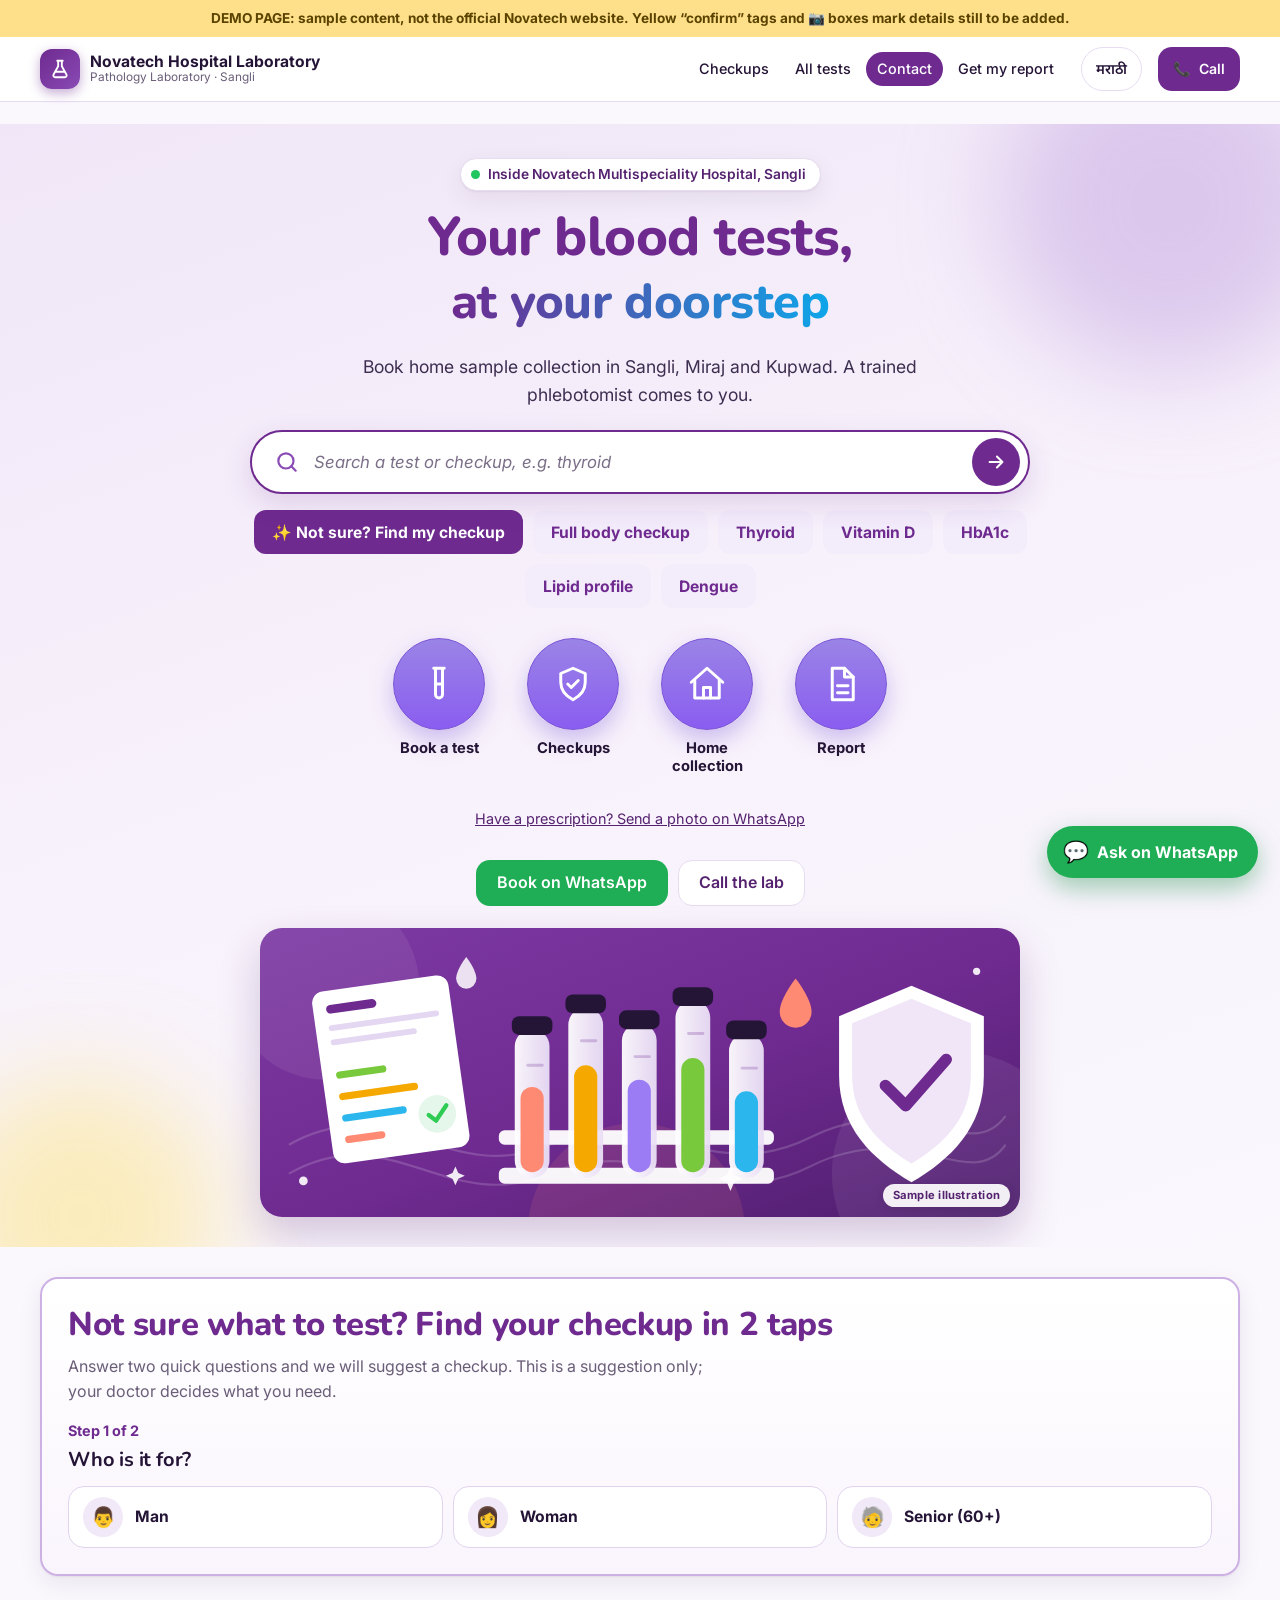
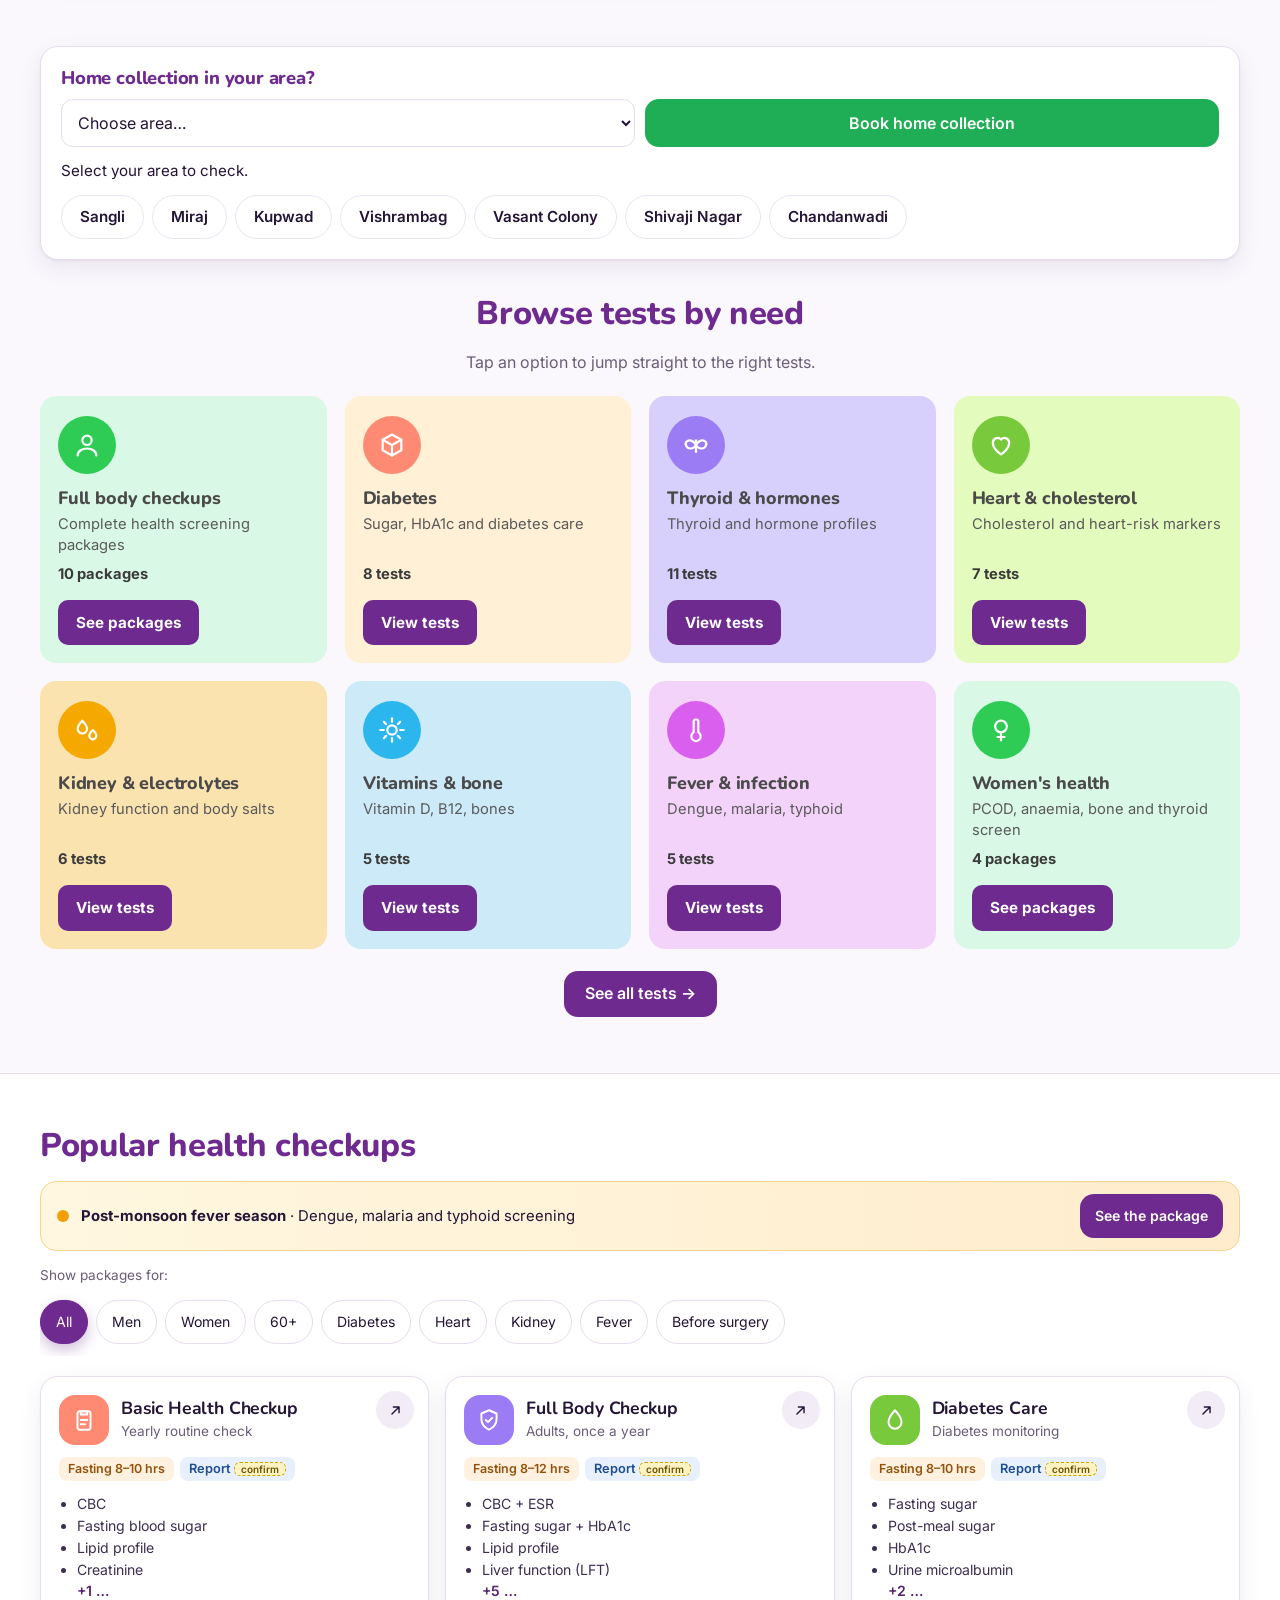
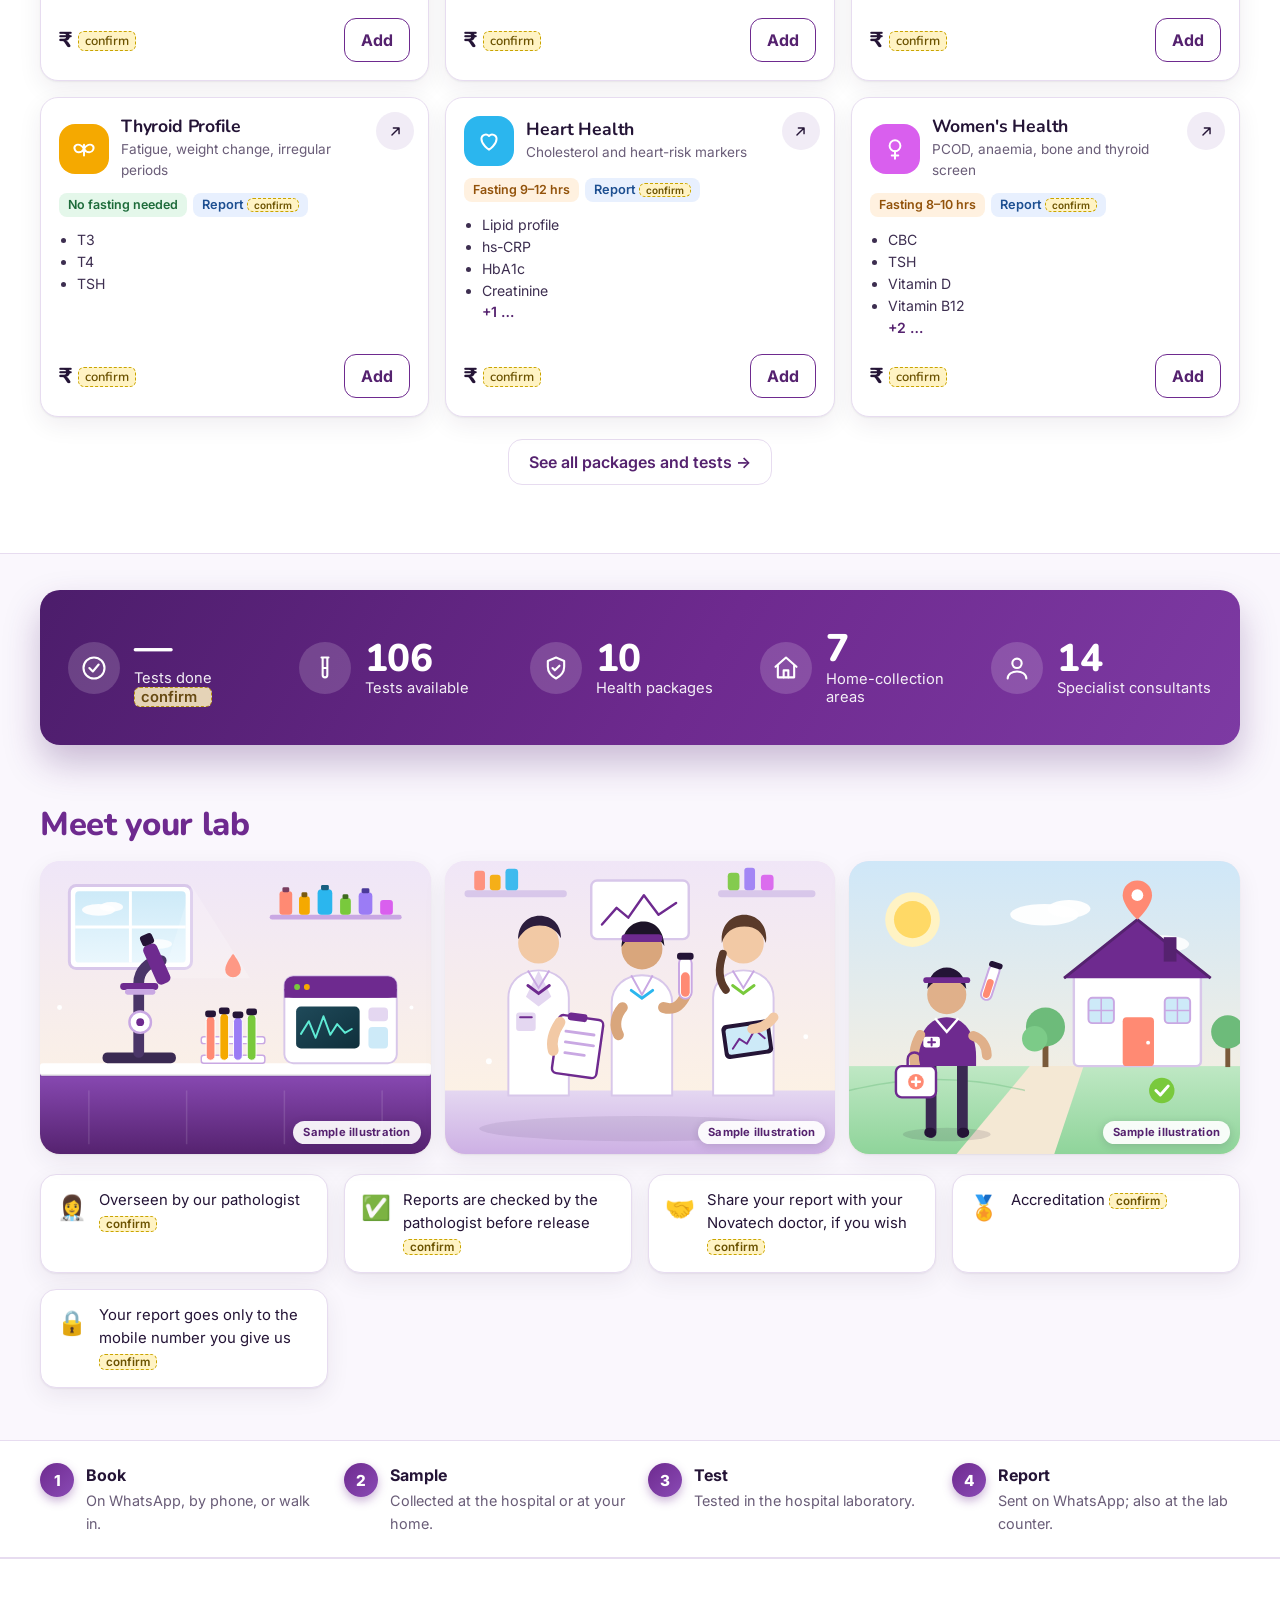
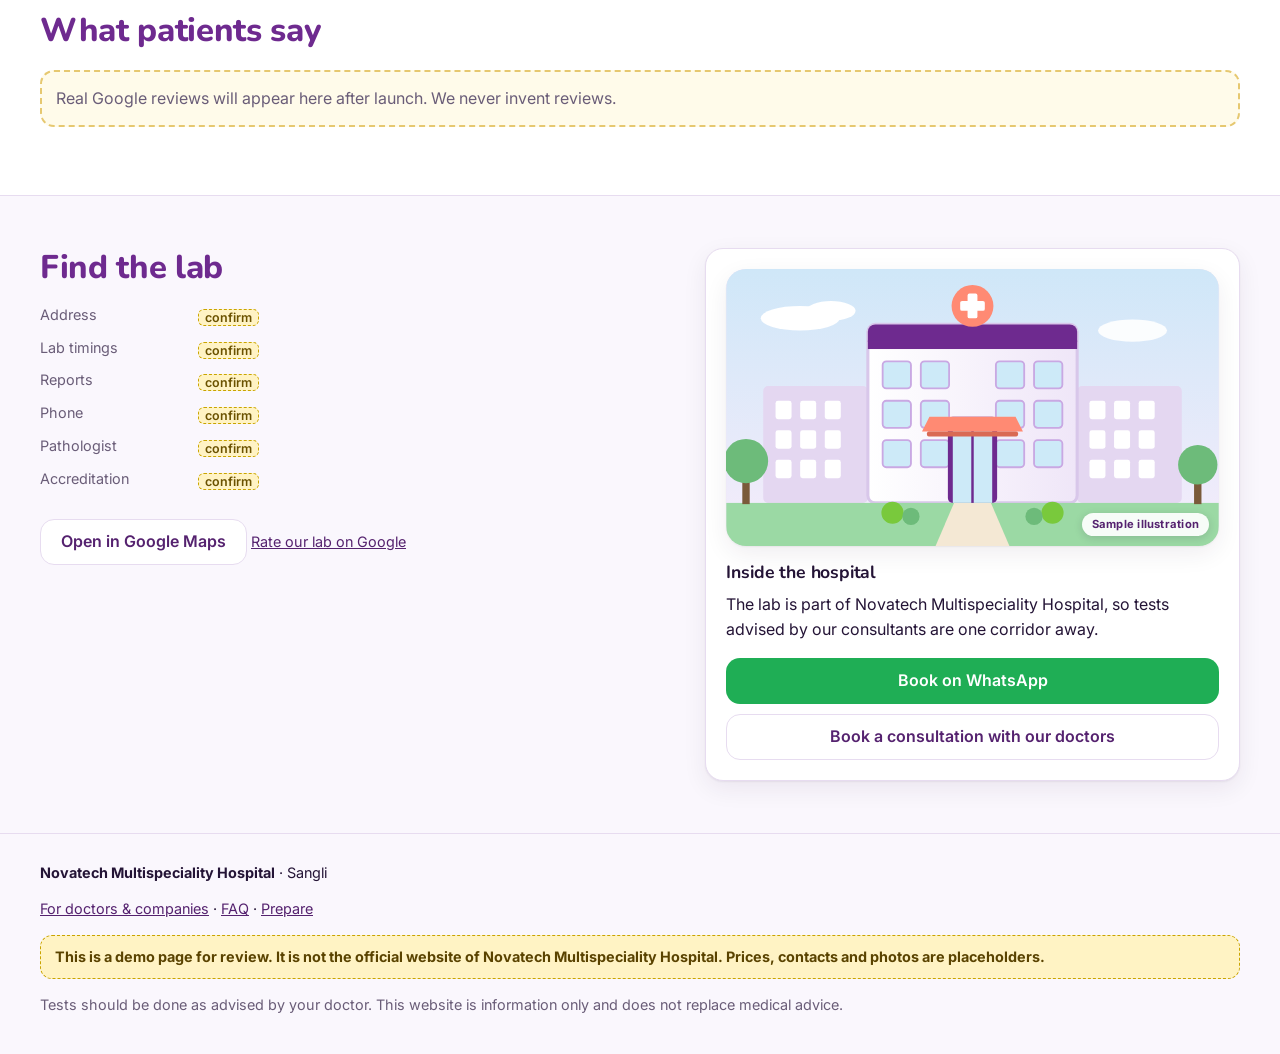
==== index.html @ 22c9292b "Sample illustrations in all five photo spots (v20261026231912) Original SVG illustrations (hero, lab" ====
<!doctype html>
<html lang="en">
<head>
<meta charset="utf-8">
<meta name="viewport" content="width=device-width, initial-scale=1">
<title>DEMO · Pathology Lab in Sangli | Novatech Multispeciality Hospital</title>
<meta name="description" content="DEMO page, not the official site. Blood tests, health checkup packages and home sample collection in Sangli, Miraj and Kupwad. Pathology laboratory inside Novatech Multispeciality Hospital. Reports on WhatsApp.">
<meta name="robots" content="noindex, nofollow"><!-- DEMO: replace with index, follow when the real site goes live -->
<meta name="theme-color" content="#6e2a8f">
<link rel="preconnect" href="https://fonts.googleapis.com">
<link rel="preconnect" href="https://fonts.gstatic.com" crossorigin>
<link href="https://fonts.googleapis.com/css2?family=Inter:wght@400;500;600;700&family=Nunito:wght@700;800;900&family=Noto+Sans+Devanagari:wght@400;500;600;700&display=swap" rel="stylesheet">
<link rel="stylesheet" href="styles.css?v=20261026231912">
<script>document.documentElement.classList.add("js");</script>

<!-- Local-business data for Google. DISABLED in the demo: at launch fill the [confirm] values and change type="application/json" back to type="application/ld+json". -->
<script type="application/json" id="ld-json-disabled">
{
  "@context": "https://schema.org",
  "@type": "MedicalBusiness",
  "name": "Novatech Hospital Laboratory",
  "description": "Pathology laboratory inside Novatech Multispeciality Hospital, Sangli.",
  "areaServed": ["Sangli", "Miraj", "Kupwad"],
  "address": { "@type": "PostalAddress", "streetAddress": "[confirm]", "addressLocality": "Sangli", "addressRegion": "Maharashtra", "addressCountry": "IN" },
  "telephone": "[confirm]",
  "parentOrganization": { "@type": "Hospital", "name": "Novatech Multispeciality Hospital" }
}
</script>
</head>
<body data-page="home">
<div class="progress" id="progress" aria-hidden="true"></div>
<div class="draft-banner" id="draftBanner" hidden><span data-i18n="demoBanner"></span></div>

<header class="topbar">
  <div class="wrap topbar-in">
    <a class="brand" href="index.html" aria-label="Novatech Hospital Laboratory">
      <span class="brand-mark" aria-hidden="true">
        <svg viewBox="0 0 24 24" width="22" height="22" fill="none" stroke="currentColor" stroke-width="2" stroke-linecap="round" stroke-linejoin="round"><path d="M9 3h6M10 3v6l-5 9a2 2 0 0 0 1.8 3h10.4A2 2 0 0 0 19 18l-5-9V3"/><path d="M7.5 15h9"/></svg>
      </span>
      <span class="brand-text"><strong data-lab="labName"></strong><small data-i18n="brandSub"></small></span>
    </a>
    <nav class="nav" aria-label="Main" id="nav">
      <a href="#featured" data-i18n="navCheckups"></a>
      <a href="tests.html#tests" data-i18n="navAllTests"></a>
      <a href="#contact" data-i18n="navContact"></a>
      <a href="#" data-wa="report" data-i18n="getReport"></a>
    </nav>
    <button class="lang" id="langBtn" type="button" aria-label="Switch language">मराठी</button>
    <a class="btn btn-primary sm hcall" data-call href="#">📞 <span data-i18n="callShort"></span></a>
  </div>
</header>

<main id="top">

  <!-- HERO: headline, pill search with live suggestions, quick-pick chips, four round buttons -->
  <section class="hero lean center">
    <span class="blob b1" aria-hidden="true"></span><span class="blob b2" aria-hidden="true"></span>
    <div class="floaters" aria-hidden="true">
      <span style="--x:6%;--d:0s;--s:1.6rem">🩸</span><span style="--x:22%;--d:2.2s;--s:1.3rem">🧪</span><span style="--x:41%;--d:4.4s;--s:1.7rem">🔬</span>
      <span style="--x:63%;--d:1.1s;--s:1.4rem">💉</span><span style="--x:82%;--d:3.3s;--s:1.6rem">🧬</span><span style="--x:93%;--d:5.5s;--s:1.2rem">🩺</span>
    </div>
    <div class="wrap hero-c">
      <p class="eyebrow"><span class="live"></span><span data-i18n="eyebrow"></span></p>
      <h1><span data-i18n="heroPre"></span> <span class="rot" id="rot"></span></h1>
      <p class="lead" id="lead"></p>

      <form class="pillsearch" id="homeSearchForm" role="search" autocomplete="off">
        <svg class="ps-ico" viewBox="0 0 24 24" aria-hidden="true"><circle cx="11" cy="11" r="7"/><path d="M20 20l-4-4"/></svg>
        <input id="homeSearch" type="search" role="combobox" aria-expanded="false" aria-controls="suggest" aria-autocomplete="list" autocomplete="off" data-i18n-ph="searchHome" aria-label="Search tests and checkups">
        <button type="submit" class="ps-go" aria-label="Search"><svg viewBox="0 0 24 24" aria-hidden="true"><path d="M5 12h14M13 6l6 6-6 6"/></svg></button>
        <ul class="suggest" id="suggest" role="listbox" hidden></ul>
      </form>
      <div class="chipbar" id="chipbar"></div>

      <div class="rbtns">
        <a class="rbtn" href="tests.html#tests"><span class="rb-c"><svg viewBox="0 0 24 24" aria-hidden="true"><path d="M9 3h6M10 3v15a2 2 0 0 0 4 0V3M10 12h4"/></svg></span><b data-i18n="bookTest"></b></a>
        <a class="rbtn" href="#featured"><span class="rb-c"><svg viewBox="0 0 24 24" aria-hidden="true"><path d="M12 3l7 3v5c0 5-3.2 8-7 10-3.8-2-7-5-7-10V6z"/><path d="M9 12l2 2 4-4"/></svg></span><b data-i18n="navCheckups"></b></a>
        <a class="rbtn" href="#options"><span class="rb-c"><svg viewBox="0 0 24 24" aria-hidden="true"><path d="M3 11l9-8 9 8"/><path d="M5 10v10h14V10"/><path d="M10 20v-6h4v6"/></svg></span><b data-i18n="navHome"></b></a>
        <a class="rbtn" data-wa="report" href="#"><span class="rb-c"><svg viewBox="0 0 24 24" aria-hidden="true"><path d="M7 3h7l5 5v13H7z"/><path d="M14 3v5h5M10 13h6M10 17h6"/></svg></span><b data-i18n="qReport"></b></a>
      </div>

      <p class="rx-link"><a class="link-sm" data-wa="rx" href="#" data-i18n="uploadRx"></a></p>
      <div class="cta-row ctr-row">
        <a class="btn btn-wa" data-wa="hello" href="#"><span data-i18n="ctaWhatsapp"></span></a>
        <a class="btn btn-ghost" data-call href="#"><span data-i18n="ctaCall"></span></a>
      </div>
      <div class="photo banner" data-photo="hero"></div>
    </div>
  </section>

  <!-- GUIDED FINDER: two taps to a suggested checkup -->
  <section class="sec tight" id="finder">
    <div class="wrap">
      <div class="finder card">
        <h2 data-i18n="finderTitle"></h2>
        <p class="sub" data-i18n="finderSub"></p>
        <div id="finderBody" aria-live="polite"></div>
      </div>
    </div>
  </section>

  <!-- AREA CHECK + BROWSE BY NEED -->
  <section class="sec tight" id="options">
    <div class="wrap">
      <div class="areastrip card">
        <h2 data-i18n="areaShort"></h2>
        <div class="area-row">
          <label class="sr-only" for="areaSel" data-i18n="areaPick"></label>
          <select id="areaSel"></select>
          <a class="btn btn-wa" data-wa="area" href="#"><span data-i18n="areaBook"></span></a>
        </div>
        <p class="area-result" id="areaResult" aria-live="polite"></p>
        <ul class="chips" id="areaChips"></ul>
      </div>

      <h2 class="mt ctr" data-i18n="browseTitle"></h2>
      <p class="sub ctr" data-i18n="tilesSub"></p>
      <div class="rgrid" id="tiles"></div>
      <p class="center"><a class="btn btn-primary" href="tests.html#tests" data-i18n="allTestsBtn"></a></p>
    </div>
  </section>

  <!-- FEATURED CHECKUPS -->
  <section id="featured" class="sec alt">
    <div class="wrap">
      <h2 data-i18n="featTitle"></h2>
      <div id="season"></div>
      <p class="filter-label" data-i18n="whoFor"></p>
      <div class="tabs" id="pkgFilter" role="tablist"></div>
      <div class="grid pkgs" id="pkgGrid"></div>
      <p class="center"><a class="btn btn-ghost" href="tests.html#packages" data-i18n="seeAllPkgs"></a></p>
    </div>
  </section>

  <!-- NUMBERS BANNER (all values come from the site's own data) -->
  <section class="statsec" id="numbers" aria-label="Lab in numbers">
    <div class="wrap"><div class="statband" id="statBand"></div></div>
  </section>

  <!-- MEET YOUR LAB: real photos + proof -->
  <section class="sec" id="why">
    <div class="wrap">
      <h2 data-i18n="meetTitle"></h2>
      <div class="meet">
        <div class="photo" data-photo="lab"></div>
        <div class="photo" data-photo="team"></div>
        <div class="photo" data-photo="collection"></div>
      </div>
      <div class="grid trustgrid" id="trustGrid"></div>
    </div>
  </section>

  <!-- HOW IT WORKS (one compact row) -->
  <section class="band">
    <div class="wrap">
      <ol class="steps compact">
        <li><span class="n">1</span><div><strong data-i18n="s1t"></strong><p data-i18n="s1d"></p></div></li>
        <li><span class="n">2</span><div><strong data-i18n="s2t"></strong><p data-i18n="s2d"></p></div></li>
        <li><span class="n">3</span><div><strong data-i18n="s3t"></strong><p data-i18n="s3d"></p></div></li>
        <li><span class="n">4</span><div><strong data-i18n="s4t"></strong><p data-i18n="s4d"></p></div></li>
      </ol>
    </div>
  </section>

  <!-- REVIEWS (hidden until real Google reviews are added) -->
  <section class="sec alt" id="reviews" hidden>
    <div class="wrap">
      <h2 data-i18n="reviewsTitle"></h2>
      <div class="grid reviews" id="reviewGrid"></div>
    </div>
  </section>

  <!-- CONTACT -->
  <section id="contact" class="sec">
    <div class="wrap two">
      <div>
        <h2 data-i18n="contactTitle"></h2>
        <dl class="facts">
          <dt data-i18n="cAddr"></dt><dd data-lab="address"></dd>
          <dt data-i18n="cLab"></dt><dd data-lab="hoursLab"></dd>
          <dt data-i18n="cReport"></dt><dd data-lab="hoursReport"></dd>
          <dt data-i18n="cPhone"></dt><dd data-lab="phone"></dd>
          <dt data-i18n="cPath"></dt><dd data-lab="pathologist"></dd>
          <dt data-i18n="cAccr"></dt><dd data-lab="accreditation"></dd>
        </dl>
        <a class="btn btn-ghost" id="mapBtn" href="#" target="_blank" rel="noopener"><span data-i18n="cMap"></span></a>
        <a class="link-sm" id="reviewLink" href="#" target="_blank" rel="noopener" hidden data-i18n="reviewLink"></a>
      </div>
      <div class="card">
        <div class="photo wide" data-photo="building"></div>
        <h3 class="mt-s" data-i18n="inHospital"></h3>
        <p data-i18n="inHospitalD"></p>
        <a class="btn btn-wa btn-block" data-wa="hello" href="#"><span data-i18n="ctaWhatsapp"></span></a>
        <a class="btn btn-ghost btn-block" data-wa="opd" href="#"><span data-i18n="bookOpd"></span></a>
      </div>
    </div>
  </section>
</main>

<footer class="foot">
  <div class="wrap">
    <p><strong data-lab="hospital"></strong> · <span data-lab="city"></span></p>
    <p><a href="tests.html#doctors" data-i18n="snDoctors"></a> · <a href="tests.html#faq" data-i18n="snFaq"></a> · <a href="tests.html#prepare" data-i18n="snPrepare"></a></p>
    <p class="demo-note" data-i18n="demoNote"></p>
    <p class="muted" data-i18n="disclaimer"></p>
  </div>
</footer>

<dialog id="detail" aria-labelledby="dlgTitle">
  <div class="dlg-card"><button type="button" class="dlg-x" id="dlgClose" aria-label="Close">×</button><div id="dlgBody"></div></div>
</dialog>
<a class="fab" data-wa="hello" href="#"><span aria-hidden="true">💬</span><b data-i18n="fabChat"></b></a>
<div class="toast" id="toast" role="status" aria-live="polite"></div>

<div class="bar" id="bar">
  <p class="fast-hint" id="fastHint" hidden></p>
  <div class="bar-sel" id="barSel" hidden>
    <button type="button" class="viewlist" data-open="list"><b id="selCount">0</b> <span data-i18n="selected"></span> · <u data-i18n="viewList"></u></button>
    <button type="button" id="selClear" class="link-sm" data-i18n="clear"></button>
    <a class="btn btn-wa" data-wa="cart" href="#"><span data-i18n="sendWa"></span></a>
  </div>
  <div class="bar-quick" id="barQuick">
    <a class="btn btn-wa" data-wa="hello" href="#"><span data-i18n="ctaWhatsapp"></span></a>
    <a class="btn btn-primary" data-call href="#"><span data-i18n="ctaCall"></span></a>
  </div>
</div>

<script src="data.js?v=20261026231912"></script>
<script src="i18n-extra.js?v=20261026231912"></script>
<script src="i18n-lean.js?v=20261026231912"></script>
<script src="app.js?v=20261026231912"></script>
</body>
</html>
---- styles.css ----
:root {
  --bg: #faf7fd;
  --surface: #ffffff;
  --ink: #241436;
  --muted: #6a5d78;
  --line: #e7dcf0;
  --brand: #6e2a8f;
  --brand-dark: #55226f;
  --brand-tint: #f0e6f7;
  --accent: #f59e0b;
  --wa: #1fae55;
  --wa-dark: #178c44;
  --warn-bg: #fff3c4;
  --warn-ink: #6b5200;
  --radius: 18px;
  --shadow: 0 1px 2px rgba(36, 20, 54, .06), 0 8px 24px rgba(36, 20, 54, .07);
  --shadow-up: 0 2px 4px rgba(36, 20, 54, .08), 0 18px 36px rgba(13, 148, 136, .18);
}
* { box-sizing: border-box; }
html { scroll-behavior: smooth; scroll-padding-top: 76px; }
html.lock { overflow: hidden; }
body {
  margin: 0; background: var(--bg); color: var(--ink);
  font: 16px/1.55 Inter, "Noto Sans Devanagari", system-ui, sans-serif;
  padding-bottom: 76px;
}
h1, h2, h3 { font-family: Nunito, Inter, "Noto Sans Devanagari", system-ui, sans-serif; line-height: 1.2; margin: 0 0 .5em; letter-spacing: -.01em; }
h1 { font-size: clamp(2rem, 5.4vw, 3.3rem); font-weight: 800; }
h2 { font-size: clamp(1.45rem, 3.4vw, 2.05rem); font-weight: 800; }
h3 { font-size: 1.1rem; font-weight: 700; }
h4 { margin: 18px 0 6px; font-size: .95rem; }
p { margin: 0 0 1em; }
a { color: var(--brand-dark); }
.wrap { width: min(1120px, 100% - 32px); margin-inline: auto; }
.narrow { width: min(760px, 100% - 32px); }
.sr-only { position: absolute; width: 1px; height: 1px; overflow: hidden; clip: rect(0 0 0 0); white-space: nowrap; }
.muted { color: var(--muted); }
.sm { font-size: .85rem; }
code { background: rgba(0,0,0,.07); padding: 1px 5px; border-radius: 4px; }

/* scroll progress */
.progress { position: fixed; inset: 0 0 auto 0; height: 3px; z-index: 60; background: linear-gradient(90deg, var(--brand), var(--accent)); transform: scaleX(0); transform-origin: left; }

/* draft markers */
.draft-banner { background: var(--warn-bg); color: var(--warn-ink); text-align: center; font-size: .85rem; padding: 6px 12px; }
.tbd { background: var(--warn-bg); color: var(--warn-ink); border: 1px dashed #c9a400; border-radius: 6px; padding: 0 6px; font-size: .78em; font-weight: 600; white-space: nowrap; }

/* header */
.topbar { position: sticky; top: 0; z-index: 20; background: rgba(255,255,255,.92); backdrop-filter: blur(10px); border-bottom: 1px solid var(--line); }
.topbar-in { display: flex; align-items: center; gap: 16px; min-height: 64px; }
.brand { display: flex; align-items: center; gap: 10px; text-decoration: none; color: var(--ink); min-width: 0; }
.brand-mark { display: grid; place-items: center; width: 40px; height: 40px; border-radius: 12px; background: linear-gradient(135deg, var(--brand), #8a4bb5); color: #fff; flex: none; box-shadow: 0 4px 12px rgba(110,42,143,.4); }
.brand-text { display: flex; flex-direction: column; line-height: 1.15; min-width: 0; }
.brand-text strong { font-size: .98rem; white-space: nowrap; overflow: hidden; text-overflow: ellipsis; }
.brand-text small { color: var(--muted); font-size: .74rem; }
.nav { display: none; margin-left: auto; gap: 4px; }
.nav a { text-decoration: none; color: var(--ink); font-size: .9rem; font-weight: 500; padding: 6px 11px; border-radius: 999px; transition: background .2s, color .2s; }
.nav a:hover { background: var(--brand-tint); }
.nav a[aria-current] { background: var(--brand); color: #fff; }
.lang { margin-left: auto; border: 1px solid var(--line); background: var(--surface); color: var(--ink); border-radius: 999px; padding: 6px 14px; font: inherit; font-size: .88rem; font-weight: 600; cursor: pointer; transition: transform .15s; }
.lang:hover { transform: scale(1.05); }
@media (min-width: 960px) { .nav { display: flex; } .lang { margin-left: 0; } }

/* buttons */
.btn { display: inline-flex; align-items: center; justify-content: center; gap: 8px; min-height: 46px; padding: 0 20px; border-radius: 14px; border: 1px solid transparent; font: inherit; font-weight: 600; text-decoration: none; cursor: pointer; transition: transform .15s, box-shadow .2s, background .2s; }
.btn:hover { transform: translateY(-2px); box-shadow: 0 8px 18px rgba(36,20,54,.15); }
.btn:active { transform: translateY(0) scale(.98); }
.btn.sm { min-height: 36px; padding: 0 14px; font-size: .88rem; }
.btn-wa { background: var(--wa); color: #fff; }
.btn-wa:hover { background: var(--wa-dark); }
.btn-primary { background: var(--brand); color: #fff; }
.btn-primary:hover { background: var(--brand-dark); }
.btn-ghost { background: var(--surface); color: var(--brand-dark); border-color: var(--line); }
.btn-ghost:hover { border-color: var(--brand); }
.btn-block { display: flex; width: 100%; margin-top: 10px; }
.btn:focus-visible, .lang:focus-visible, select:focus-visible, input:focus-visible, .tile:focus-visible, .tab:focus-visible, .chip:focus-visible, .nm:focus-visible, .pkg:focus-visible, .add:focus-visible { outline: 3px solid #c7a9e2; outline-offset: 2px; }
.link-sm { display: inline-block; margin-top: 12px; font-size: .9rem; background: none; border: 0; padding: 0; cursor: pointer; text-decoration: underline; color: var(--brand-dark); font-family: inherit; }

/* hero */
.hero { position: relative; overflow: hidden; background: linear-gradient(160deg, #f0e6f7 0%, #f7f1fb 45%, var(--bg) 100%); padding: 38px 0 34px; }
.blob { position: absolute; border-radius: 50%; filter: blur(50px); opacity: .55; pointer-events: none; }
.blob.b1 { width: 340px; height: 340px; background: #c7a9e2; top: -90px; right: -60px; animation: drift 14s ease-in-out infinite alternate; }
.blob.b2 { width: 280px; height: 280px; background: #fde68a; bottom: -110px; left: -60px; animation: drift 17s ease-in-out infinite alternate-reverse; }
@keyframes drift { to { transform: translate(40px, 30px) scale(1.15); } }
.floaters span { position: absolute; bottom: -40px; left: var(--x); font-size: var(--s); opacity: 0; animation: floatUp 11s linear infinite; animation-delay: var(--d); pointer-events: none; }
@keyframes floatUp { 0% { transform: translateY(0) rotate(0); opacity: 0; } 12% { opacity: .55; } 80% { opacity: .4; } 100% { transform: translateY(-460px) rotate(25deg); opacity: 0; } }
.hero-in { position: relative; display: grid; gap: 28px; }
@media (min-width: 900px) { .hero-in { grid-template-columns: 1.25fr 1fr; align-items: center; } .hero { padding: 66px 0 54px; } }
.eyebrow { display: inline-flex; align-items: center; gap: 8px; background: #fff; border: 1px solid var(--line); border-radius: 999px; padding: 5px 14px 5px 10px; color: var(--brand-dark); font-weight: 600; font-size: .86rem; margin-bottom: 14px; box-shadow: var(--shadow); }
.live { width: 9px; height: 9px; border-radius: 50%; background: #22c55e; box-shadow: 0 0 0 0 rgba(34,197,94,.6); animation: ping 1.8s infinite; }
@keyframes ping { 70% { box-shadow: 0 0 0 9px rgba(34,197,94,0); } 100% { box-shadow: 0 0 0 0 rgba(34,197,94,0); } }
.rot { display: inline-block; color: var(--brand); background: linear-gradient(90deg, var(--brand), #0ea5e9); -webkit-background-clip: text; background-clip: text; -webkit-text-fill-color: transparent; transition: opacity .28s, transform .28s; }
.rot.out { opacity: 0; transform: translateY(10px); }
.lead { font-size: 1.1rem; color: #3d2e50; max-width: 52ch; }
.cta-row { display: flex; flex-wrap: wrap; gap: 10px; margin: 18px 0; }
.trust { list-style: none; padding: 0; margin: 14px 0 0; display: flex; flex-wrap: wrap; gap: 8px 18px; font-size: .9rem; color: var(--muted); }
.trust li::before { content: "✓ "; color: var(--brand); font-weight: 700; }
.stats { display: flex; flex-wrap: wrap; gap: 12px; margin-top: 22px; }
.stat { background: #fff; border: 1px solid var(--line); border-radius: 16px; padding: 10px 16px; min-width: 120px; box-shadow: var(--shadow); }
.stat b { display: block; font: 800 1.7rem/1.1 Nunito, Inter, sans-serif; color: var(--brand-dark); }
.stat span { font-size: .8rem; color: var(--muted); }

.card { background: var(--surface); border: 1px solid var(--line); border-radius: var(--radius); padding: 20px; box-shadow: var(--shadow); }
.areacheck { border: 2px solid #cdb0e4; }
.areacheck h2 { font-size: 1.2rem; }
select, .search, input[type=number] { width: 100%; min-height: 46px; padding: 0 12px; border-radius: 12px; border: 1px solid var(--line); background: #fff; font: inherit; color: var(--ink); }
.area-result { margin: 12px 0 4px; font-size: .95rem; min-height: 1.5em; }
.area-result.ok { color: var(--brand-dark); font-weight: 600; }

/* clickable option tiles */
.tilesec { padding-top: 34px; }
.tiles { display: grid; gap: 12px; grid-template-columns: repeat(2, 1fr); margin-top: 18px; }
@media (min-width: 560px) { .tiles { grid-template-columns: repeat(3, 1fr); } }
@media (min-width: 900px) { .tiles { grid-template-columns: repeat(4, 1fr); gap: 16px; } }
.tile { --h: calc(var(--i) * 23); display: flex; align-items: center; gap: 12px; text-align: left; text-decoration: none; color: var(--ink); background: #fff; border: 1px solid var(--line); border-radius: 18px; padding: 14px; font: inherit; font-weight: 600; cursor: pointer; box-shadow: var(--shadow); transition: transform .2s, box-shadow .2s, border-color .2s; animation: rise .5s both; animation-delay: calc(var(--i) * 35ms); }
.tile:hover { transform: translateY(-5px); box-shadow: var(--shadow-up); border-color: var(--brand); }
.tile:active { transform: scale(.97); }
.tile-ico { flex: none; display: grid; place-items: center; width: 48px; height: 48px; border-radius: 15px; font-size: 1.55rem; background: hsl(var(--h) 80% 92%); transition: transform .3s; }
.tile:hover .tile-ico { transform: rotate(-8deg) scale(1.15); }
.tile-lb { font-size: .95rem; line-height: 1.25; }
@keyframes rise { from { opacity: 0; transform: translateY(14px); } to { opacity: 1; transform: none; } }

/* steps */
.band { background: var(--surface); border-block: 1px solid var(--line); }
.steps { list-style: none; margin: 0; padding: 26px 0 8px; display: grid; gap: 16px; grid-template-columns: repeat(auto-fit, minmax(210px, 1fr)); counter-reset: s; }
.steps li { display: flex; gap: 12px; align-items: flex-start; }
.steps .n { flex: none; display: grid; place-items: center; width: 34px; height: 34px; border-radius: 50%; background: linear-gradient(135deg, var(--brand), #8a4bb5); color: #fff; font-weight: 800; font-size: .95rem; box-shadow: 0 4px 10px rgba(110,42,143,.35); }
.steps p { margin: 2px 0 0; font-size: .9rem; color: var(--muted); }
.after { display: flex; flex-wrap: wrap; gap: 10px; padding: 8px 0 24px; }

/* sections */
.sec { padding: 52px 0; }
.sec.alt { background: var(--surface); border-block: 1px solid var(--line); }
.sub { color: var(--muted); max-width: 64ch; }
.grid { display: grid; gap: 16px; margin-top: 20px; }
.trustgrid { grid-template-columns: repeat(auto-fit, minmax(240px, 1fr)); }
.tcard { display: flex; gap: 12px; align-items: flex-start; background: #fff; border: 1px solid var(--line); border-radius: 16px; padding: 14px 16px; box-shadow: var(--shadow); }
.tcard p { margin: 0; font-size: .93rem; }
.tc-ico { font-size: 1.5rem; flex: none; }

/* reveal on scroll */
.js .rv { opacity: 0; transform: translateY(18px); transition: opacity .6s ease, transform .6s ease; transition-delay: calc(var(--i, 0) * 70ms); }
.js .rv.in { opacity: 1; transform: none; }

/* season ribbon */
.season { display: flex; align-items: center; gap: 12px; flex-wrap: wrap; background: linear-gradient(90deg, #fff7e0, #ffeccc); border: 1px solid #f6d58a; border-radius: 16px; padding: 12px 16px; margin: 14px 0 6px; }
.season > div { flex: 1; min-width: 200px; font-size: .93rem; }
.pulse { width: 12px; height: 12px; border-radius: 50%; background: var(--accent); animation: ping2 1.6s infinite; }
@keyframes ping2 { 0% { box-shadow: 0 0 0 0 rgba(245,158,11,.6); } 70%, 100% { box-shadow: 0 0 0 12px rgba(245,158,11,0); } }

/* tabs / filter chips */
.filter-label { margin: 14px 0 0; font-size: .85rem; color: var(--muted); }
.tabs { display: flex; gap: 8px; overflow-x: auto; padding: 6px 0 12px; margin: 8px 0 4px; scrollbar-width: thin; }
.tab { flex: none; border: 1px solid var(--line); background: #fff; color: var(--ink); border-radius: 999px; padding: 8px 15px; font: inherit; font-size: .88rem; cursor: pointer; transition: transform .15s, background .2s, border-color .2s; }
.tab:hover { border-color: var(--brand); transform: translateY(-1px); }
.tab[aria-selected="true"] { background: var(--brand); border-color: var(--brand); color: #fff; box-shadow: 0 6px 14px rgba(110,42,143,.3); }
.t-ico { margin-right: 2px; }
.cnt { opacity: .7; font-size: .78em; }

/* package cards */
.pkgs { grid-template-columns: repeat(auto-fill, minmax(270px, 1fr)); }
.pkg { position: relative; display: flex; flex-direction: column; gap: 10px; cursor: pointer; transition: transform .22s, box-shadow .22s, border-color .22s; animation: rise .5s both; animation-delay: calc(var(--i) * 45ms); }
.pkg:hover { transform: translateY(-6px); box-shadow: var(--shadow-up); border-color: var(--brand); }
.pkg-head { display: flex; gap: 12px; align-items: center; }
.pkg-head h3 { margin: 0; }
.pkg .for { color: var(--muted); font-size: .85rem; margin: 2px 0 0; }
.pkg-ico { flex: none; display: grid; place-items: center; width: 50px; height: 50px; border-radius: 16px; font-size: 1.6rem; background: linear-gradient(135deg, #f0e6f7, #fdf3d3); }
.pkg-ico.big { width: 58px; height: 58px; font-size: 1.9rem; }
.chips-row { display: flex; flex-wrap: wrap; gap: 6px; }
.fast { display: inline-block; background: #fff1e0; color: #92520a; border-radius: 8px; padding: 2px 9px; font-size: .78rem; font-weight: 600; }
.fast.no { background: #e4f7ea; color: #1d6b3a; }
.fast.tat { background: #e8f0fe; color: #1d4f91; }
.fast.sm { font-size: .68rem; padding: 0 6px; margin-left: 4px; }
.inc { margin: 0; padding-left: 18px; font-size: .88rem; color: #3d2e50; }
.inc .more { list-style: none; margin-left: -18px; color: var(--brand-dark); font-weight: 600; }
.pkg .foot-row { margin-top: auto; display: flex; align-items: center; justify-content: space-between; gap: 10px; }
.pkg .view { font-size: .82rem; font-weight: 600; color: var(--brand-dark); opacity: 0; transform: translateX(-6px); transition: .2s; }
.pkg:hover .view, .pkg:focus-visible .view { opacity: 1; transform: none; }
.price { font-size: 1.35rem; font-weight: 800; font-family: Nunito, Inter, sans-serif; }
.tat { font-size: .8rem; color: var(--muted); }
.add { min-height: 40px; padding: 0 16px; border-radius: 12px; border: 1.5px solid var(--brand); background: #fff; color: var(--brand-dark); font: inherit; font-weight: 700; cursor: pointer; transition: transform .15s, background .2s, color .2s; }
.add:hover { background: var(--brand-tint); }
.add:active { transform: scale(.94); }
.add[aria-pressed="true"] { background: var(--brand); color: #fff; animation: bump .35s; }
@keyframes bump { 40% { transform: scale(1.18); } }

/* tests list */
.tests { list-style: none; margin: 14px 0 0; padding: 0; display: grid; gap: 8px; grid-template-columns: repeat(auto-fill, minmax(290px, 1fr)); }
.tests li { display: flex; align-items: center; gap: 10px; background: #fff; border: 1px solid var(--line); border-radius: 14px; padding: 8px 10px 8px 14px; animation: rise .4s both; animation-delay: calc(var(--i) * 25ms); transition: border-color .2s, box-shadow .2s; }
.tests li:hover { border-color: var(--brand); box-shadow: var(--shadow); }
.nm { flex: 1; min-width: 0; text-align: left; background: none; border: 0; padding: 4px 0; font: inherit; font-size: .93rem; font-weight: 500; color: var(--ink); cursor: pointer; }
.nm:hover { color: var(--brand-dark); text-decoration: underline; }
.tests .pr { font-weight: 700; font-size: .85rem; color: var(--muted); white-space: nowrap; }
.note { margin-top: 18px; font-size: .88rem; }

/* prepare cards */
.prep { grid-template-columns: repeat(auto-fill, minmax(260px, 1fr)); }
.prep .card { transition: transform .2s, box-shadow .2s; }
.prep .card:hover { transform: translateY(-4px); box-shadow: var(--shadow-up); }
.prep .ico { display: grid; place-items: center; width: 46px; height: 46px; border-radius: 14px; font-size: 1.5rem; background: var(--brand-tint); margin-bottom: 10px; }
.prep p { margin: 0; font-size: .92rem; color: #3d2e50; }

/* health checks */
.risk { grid-template-columns: repeat(auto-fit, minmax(300px, 1fr)); align-items: start; }
.risk h3 { display: flex; align-items: center; gap: 8px; }
.ico-sm { font-size: 1.3rem; }
.two-f { display: grid; gap: 10px; grid-template-columns: 1fr 1fr; margin-bottom: 12px; }
label { display: block; font-size: .85rem; font-weight: 600; color: var(--muted); }
label input, label select { margin-top: 4px; font-weight: 400; }
label.full { margin-bottom: 12px; }
.result { margin-top: 14px; }
.big-num { font: 800 2.6rem/1 Nunito, Inter, sans-serif; margin-bottom: 4px; }
.big-num small { font-size: 1rem; color: var(--muted); font-weight: 600; }
.big-num.green { color: #15803d; } .big-num.amber { color: #b45309; } .big-num.red { color: #b91c1c; } .big-num.blue { color: #1d4ed8; }
.gauge { position: relative; height: 12px; border-radius: 999px; margin: 12px 0 14px; }
.gauge i { position: absolute; top: -5px; width: 4px; height: 22px; background: var(--ink); border-radius: 3px; transform: translateX(-50%); animation: slide .8s cubic-bezier(.2,.9,.3,1.2) both; }
@keyframes slide { from { left: 2%; } }
.warn { color: #b45309; font-weight: 600; }

.two { display: grid; gap: 24px; }
@media (min-width: 860px) { .two { grid-template-columns: 1.2fr 1fr; align-items: start; } }
.chips { list-style: none; padding: 0; margin: 14px 0; display: flex; flex-wrap: wrap; gap: 8px; }
.chips li { border: 1px solid var(--line); background: var(--bg); border-radius: 999px; padding: 5px 14px; font-size: .9rem; }
.ticks { list-style: none; padding: 0; margin: 10px 0 14px; }
.ticks li { padding-left: 26px; position: relative; margin-bottom: 8px; }
.ticks li::before { content: "✓"; position: absolute; left: 0; top: 1px; width: 18px; height: 18px; border-radius: 50%; background: var(--brand-tint); color: var(--brand-dark); font-size: .75rem; font-weight: 800; display: grid; place-items: center; }

details { border-bottom: 1px solid var(--line); padding: 14px 0; }
summary { cursor: pointer; font-weight: 600; }
details[open] summary { color: var(--brand-dark); }
details p { margin: 10px 0 0; color: #3d2e50; }

.facts { display: grid; grid-template-columns: 9rem 1fr; gap: 8px 14px; margin: 0 0 16px; }
.facts dt { color: var(--muted); font-size: .9rem; }
.facts dd { margin: 0; }
.foot { padding: 28px 0 24px; border-top: 1px solid var(--line); font-size: .9rem; }

/* detail dialog */
dialog { border: 0; padding: 0; background: transparent; width: min(560px, calc(100% - 24px)); max-height: calc(100% - 24px); margin: auto; color: var(--ink); }
dialog::backdrop { background: rgba(36, 20, 54, .55); backdrop-filter: blur(3px); }
dialog[open] { animation: pop .28s cubic-bezier(.2,.9,.3,1.2); }
@keyframes pop { from { opacity: 0; transform: translateY(24px) scale(.96); } to { opacity: 1; transform: none; } }
.dlg-card { position: relative; background: #fff; border-radius: 22px; padding: 22px; max-height: calc(100vh - 40px); overflow: auto; box-shadow: 0 30px 70px rgba(0,0,0,.35); }
.dlg-x { position: absolute; top: 12px; right: 12px; width: 36px; height: 36px; border-radius: 50%; border: 1px solid var(--line); background: #fff; font-size: 1.4rem; line-height: 1; cursor: pointer; }
.dlg-x:hover { background: var(--brand-tint); }
.d-head { display: flex; gap: 14px; align-items: center; margin-bottom: 12px; padding-right: 36px; }
.d-head h3 { margin: 0; font-size: 1.25rem; }
.d-head .for { margin: 2px 0 0; color: var(--muted); font-size: .9rem; }
.d-list { margin: 0; padding-left: 20px; columns: 2; column-gap: 24px; font-size: .92rem; }
.d-list li { margin-bottom: 4px; break-inside: avoid; }
.d-foot { display: flex; flex-wrap: wrap; align-items: center; gap: 10px; margin-top: 18px; padding-top: 16px; border-top: 1px solid var(--line); }
.d-foot .price { margin-right: auto; }
.pills { display: flex; flex-wrap: wrap; gap: 6px; }
.chip { border: 1px solid #dac4ec; background: var(--brand-tint); color: var(--brand-dark); border-radius: 999px; padding: 5px 12px; font: inherit; font-size: .82rem; cursor: pointer; transition: transform .15s; }
.chip:hover { transform: translateY(-2px); border-color: var(--brand); }

/* toast */
.toast { position: fixed; left: 50%; bottom: 96px; transform: translate(-50%, 20px); background: var(--ink); color: #fff; padding: 9px 18px; border-radius: 999px; font-size: .9rem; opacity: 0; pointer-events: none; transition: .25s; z-index: 50; max-width: calc(100% - 32px); text-align: center; }
.toast.show { opacity: 1; transform: translate(-50%, 0); }

/* sticky bar */
.bar { position: fixed; inset: auto 0 0 0; z-index: 30; background: rgba(255,255,255,.97); border-top: 1px solid var(--line); padding: 10px 16px calc(10px + env(safe-area-inset-bottom)); box-shadow: 0 -4px 18px rgba(36,20,54,.1); }
.bar.pop { animation: barpop .4s; }
@keyframes barpop { 40% { transform: translateY(-6px); } }
.bar-sel, .bar-quick { display: flex; gap: 10px; align-items: center; justify-content: center; width: min(1120px, 100%); margin-inline: auto; }
.bar-sel { justify-content: space-between; }
.bar-sel[hidden], .fast-hint[hidden] { display: none; }
.fast-hint { margin: 0 auto 6px; width: min(1120px, 100%); font-size: .82rem; color: #92520a; font-weight: 600; }
.bar-quick { align-items: stretch; }
.bar-quick .btn { flex: 1; max-width: 260px; padding: 0 10px; font-size: .95rem; text-align: center; line-height: 1.2; }
.bar.has-sel .bar-quick { display: none; }
@media (min-width: 900px) { .bar-quick { display: none; } .bar:not(.has-sel) { display: none; } body { padding-bottom: 0; } body:has(.bar.has-sel) { padding-bottom: 84px; } }

@media (max-width: 520px) { .d-list { columns: 1; } .two-f { grid-template-columns: 1fr; } }
@media (prefers-reduced-motion: reduce) {
  html { scroll-behavior: auto; }
  *, *::before, *::after { animation: none !important; transition: none !important; }
  .js .rv { opacity: 1; transform: none; }
}


/* ======================= LEAN HOME + TESTS PAGE ======================= */
.hcall { margin-left: 0; white-space: nowrap; }
.sec.tight { padding: 30px 0 40px; }
.mt { margin-top: 34px; }
.mt-s { margin-top: 16px; }
.center { text-align: center; margin-top: 22px; }

/* hero (lean) */
.hero.lean { padding: 30px 0 34px; }
.hero.lean h1 { margin-bottom: .35em; }
@media (min-width: 900px) { .hero.lean { padding: 56px 0 56px; } .hero.lean .hero-in { grid-template-columns: 1.1fr .9fr; } }
.searchbar { display: flex; gap: 8px; margin: 18px 0 14px; max-width: 520px; }
.searchbar input { flex: 1; min-width: 0; min-height: 50px; padding: 0 16px; border-radius: 14px; border: 1.5px solid #cdb0e4; background: #fff; font: inherit; box-shadow: var(--shadow); }
.searchbar .btn { min-height: 50px; }
.bigbtns { display: grid; grid-template-columns: 1fr 1fr; gap: 10px; max-width: 520px; }
.bigbtn { display: flex; align-items: center; gap: 10px; padding: 14px 16px; border-radius: 16px; background: var(--brand); color: #fff; text-decoration: none; box-shadow: 0 8px 20px rgba(110,42,143,.35); transition: transform .18s, box-shadow .2s; }
.bigbtn:nth-child(2) { background: #4c1d6b; }
.bigbtn:hover { transform: translateY(-3px); box-shadow: 0 12px 26px rgba(110,42,143,.45); }
.bigbtn span { font-size: 1.6rem; }
.bigbtn b { font-size: .98rem; line-height: 1.2; }
.quick { display: flex; justify-content: space-between; gap: 6px; max-width: 520px; margin-top: 14px; }
.quick a { flex: 1; display: flex; flex-direction: column; align-items: center; gap: 4px; padding: 10px 4px; border-radius: 14px; text-decoration: none; color: var(--ink); background: rgba(255,255,255,.75); border: 1px solid var(--line); transition: transform .18s, background .2s; }
.quick a:hover { transform: translateY(-3px); background: #fff; }
.quick span { font-size: 1.35rem; }
.quick small { font-size: .78rem; font-weight: 600; }

/* photos and placeholders */
.photo { position: relative; border-radius: 20px; overflow: hidden; background: linear-gradient(135deg, #f0e6f7, #fdf3d3); aspect-ratio: 4 / 3; box-shadow: var(--shadow); }
.photo.tall { aspect-ratio: 4 / 4.2; }
.photo.wide { aspect-ratio: 16 / 9; margin-bottom: 4px; }
.photo img { width: 100%; height: 100%; object-fit: cover; display: block; transition: transform .6s; }
.photo:hover img { transform: scale(1.04); }
.photo.nophoto { display: none; }
.ph { position: absolute; inset: 10px; display: flex; flex-direction: column; align-items: center; justify-content: center; gap: 4px; text-align: center; border: 2px dashed #c8a7de; border-radius: 14px; color: var(--brand-dark); padding: 10px; }
.ph span { font-size: 2rem; }
.ph small { color: var(--muted); font-size: .8rem; }
.hero-photo { position: relative; display: none; }
@media (min-width: 900px) { .hero-photo { display: block; } }
.photo-chip { position: absolute; left: 14px; bottom: 14px; display: inline-flex; align-items: center; gap: 8px; background: rgba(255,255,255,.95); border-radius: 999px; padding: 7px 14px; font-weight: 600; font-size: .85rem; box-shadow: var(--shadow); }
.meet { display: grid; gap: 14px; grid-template-columns: repeat(auto-fit, minmax(220px, 1fr)); margin-top: 16px; }
.meet .photo.nophoto { display: none; }

/* area strip */
.areastrip h2 { font-size: 1.15rem; margin-bottom: 10px; }
.area-row { display: flex; gap: 10px; flex-wrap: wrap; }
.area-row select { flex: 1; min-width: 200px; }
.areastrip .chips { margin: 12px 0 0; }

/* compact steps */
.steps.compact { padding: 22px 0; grid-template-columns: repeat(auto-fit, minmax(180px, 1fr)); }

/* reviews */
.reviews { grid-template-columns: repeat(auto-fit, minmax(260px, 1fr)); }
.review { margin: 0; }
.review blockquote { margin: 6px 0 10px; }
.review figcaption { font-weight: 600; color: var(--muted); font-size: .9rem; }
.stars { color: #f59e0b; letter-spacing: 2px; }
.ph-note { border: 2px dashed #e6c870; background: #fffbea; border-radius: 14px; padding: 14px; }

/* tests page */
.pagehead { background: linear-gradient(160deg, #f0e6f7, #f7f1fb 60%, var(--bg)); padding: 26px 0 8px; }
.pagehead h1 { font-size: clamp(1.7rem, 4vw, 2.5rem); }
.back { margin: 0 0 8px; }
.subnav { margin-top: 4px; }
.subnav .tab { text-decoration: none; display: inline-block; }
.two-cards { grid-template-columns: repeat(auto-fit, minmax(300px, 1fr)); }
@media (max-width: 520px) { .bigbtns { grid-template-columns: 1fr 1fr; } .hcall { display: none; } }


/* ================== DEVICE SUPPORT + CARD POLISH ================== */
:root { color-scheme: light; }
body { padding-bottom: var(--bar-h, 76px); -webkit-text-size-adjust: 100%; text-size-adjust: 100%; }
img, svg { max-width: 100%; }

/* longhand fallbacks for older browsers (no `inset` shorthand) */
.progress { top: 0; left: 0; right: 0; }
.bar { left: 0; right: 0; bottom: 0; }
.ph { top: 10px; right: 10px; bottom: 10px; left: 10px; }

/* package cards: tighter, aligned, no dead space */
.pkg { padding: 18px; gap: 12px; }
.pkg::after { content: "›"; position: absolute; top: 12px; right: 16px; font-size: 1.6rem; line-height: 1; color: var(--brand); opacity: .55; transition: transform .2s, opacity .2s; }
.pkg-head { padding-right: 18px; }
.pkg .view { display: none; }
.pkg .foot-row { padding-top: 4px; }
.pkg-ico svg { width: 26px; height: 26px; fill: none; stroke: var(--brand-dark); stroke-width: 1.8; stroke-linecap: round; stroke-linejoin: round; }
.pkg-ico.big svg { width: 30px; height: 30px; }
.pkg .price .tbd { font-size: .6em; vertical-align: middle; }
.inc .more { margin-left: 0; list-style: none; }
.inc .more::before { content: none; }
.inc li.more { color: var(--brand-dark); font-weight: 600; }

/* tablets: two-column hero with photo from 760px */
@media (min-width: 760px) {
  .hero.lean .hero-in { grid-template-columns: 1.1fr .9fr; align-items: center; }
  .hero-photo { display: block; }
  .photo.tall { aspect-ratio: 4 / 3.4; }
  .hero.lean { padding: 44px 0 44px; }
}
@media (min-width: 1280px) { .wrap { width: min(1200px, 100% - 64px); } }

/* touch-friendly sizes (>= 44px) */
.tab, .add, .nm, .chip, .lang, .btn.sm, .link-sm { min-height: 44px; }
.chip { display: inline-flex; align-items: center; }
.tab { display: inline-flex; align-items: center; }
.link-sm { display: inline-flex; align-items: center; }
.quick a { min-height: 66px; justify-content: center; }
.tile { min-height: 68px; }
select, input[type=number], input[type=search], .search { min-height: 48px; font-size: 16px; }   /* 16px stops iOS zooming into fields */
.dlg-x { width: 44px; height: 44px; }
summary { padding: 4px 0; min-height: 44px; display: flex; align-items: center; }

/* no "sticky hover" on touch screens */
@media (hover: none) {
  .btn:hover, .tile:hover, .pkg:hover, .tab:hover, .chip:hover, .bigbtn:hover, .quick a:hover, .lang:hover, .prep .card:hover { transform: none; box-shadow: var(--shadow); }
  .btn:hover { box-shadow: none; }
  .tile:hover .tile-ico, .photo:hover img { transform: none; }
}

/* short / landscape phones and dialogs */
.dlg-card { max-height: calc(100vh - 32px); max-height: calc(100dvh - 32px); }
@media (max-height: 520px) { .hero.lean { padding: 20px 0; } .toast { bottom: 70px; } }
@media (max-width: 380px) {
  .wrap { width: calc(100% - 24px); }
  .tiles { gap: 8px; }
  .tile { padding: 10px; gap: 8px; }
  .tile-ico { width: 40px; height: 40px; font-size: 1.3rem; }
  .tile-lb { font-size: .86rem; }
  .bigbtn { padding: 12px; } .bigbtn b { font-size: .9rem; }
  .brand-text strong { font-size: .88rem; }
  .eyebrow { font-size: .8rem; }
}
@media (min-width: 900px) { body { padding-bottom: 0; } body.has-sel { padding-bottom: var(--bar-h, 84px); } }
@media print { .bar, .topbar, .progress, .toast, .draft-banner { display: none !important; } body { padding: 0; } }

/* ---- fix: grid children must be allowed to shrink (clipped content at 320px) ---- */
.hero-in { grid-template-columns: minmax(0, 1fr); }
.hero-in > *, .two > *, .grid > *, .tiles > *, .meet > * { min-width: 0; }
@media (min-width: 760px) { .hero.lean .hero-in { grid-template-columns: minmax(0, 1.1fr) minmax(0, .9fr); } }
@media (min-width: 900px) { .two { grid-template-columns: minmax(0, 1.2fr) minmax(0, 1fr); } }
.tiles { grid-template-columns: repeat(2, minmax(0, 1fr)); }
@media (min-width: 560px) { .tiles { grid-template-columns: repeat(3, minmax(0, 1fr)); } }
@media (min-width: 900px) { .tiles { grid-template-columns: repeat(4, minmax(0, 1fr)); } }
.searchbar input, .area-row select { min-width: 0; }
.eyebrow { max-width: 100%; }
.quick a { min-width: 0; }
.quick small { font-size: .74rem; text-align: center; }
.brand { min-height: 44px; }
.link-sm { min-width: 44px; justify-content: center; }
.bar-sel { gap: 8px; flex-wrap: nowrap; }
.bar-sel > span { white-space: nowrap; }
.bar-sel .btn { padding: 0 14px; font-size: .92rem; white-space: nowrap; }
@media (max-width: 360px) { .searchbar .btn { padding: 0 14px; } .bigbtn b { font-size: .86rem; } }
.area-row select { flex: 1 1 160px; min-width: 150px; }
.area-row .btn { flex: 1 1 160px; }
.pkgs { grid-template-columns: repeat(auto-fill, minmax(290px, 1fr)); }


/* ============ MarketSmith-style pastel cards + purple scheme ============ */
h2 { color: var(--brand); }
.pagehead h1, .hero h1 { color: var(--ink); }
.ctr { text-align: center; margin-inline: auto; }
.btn-primary, .bigbtn { background: var(--brand); }
.bigbtn:nth-child(2) { background: var(--brand-dark); }

.rgrid { display: grid; gap: 14px; margin-top: 22px; grid-template-columns: repeat(2, minmax(0, 1fr)); }
@media (min-width: 640px) { .rgrid { grid-template-columns: repeat(3, minmax(0, 1fr)); } }
@media (min-width: 960px) { .rgrid { grid-template-columns: repeat(4, minmax(0, 1fr)); gap: 18px; } }
.rcard { display: flex; flex-direction: column; text-decoration: none; color: #3b3b3b; background: var(--bg); border-radius: 16px; padding: 20px 18px 18px; min-height: 100%; transition: transform .2s, box-shadow .2s; }
.rcard h3 { margin: 14px 0 4px; font-size: 1.12rem; font-weight: 800; color: #4a4a4a; line-height: 1.2; }
.rcard p { margin: 0 0 8px; font-size: .92rem; color: #5a5a5a; line-height: 1.4; }
.rc-meta { margin-top: auto; padding-bottom: 14px; font-size: .92rem; color: #3b3b3b; }
.rc-btn { align-self: flex-start; background: var(--brand); color: #fff; border-radius: 10px; padding: 11px 18px; font-weight: 700; font-size: .95rem; min-height: 44px; display: inline-flex; align-items: center; transition: background .2s, transform .15s; }
.rcard:hover { transform: translateY(-5px); box-shadow: 0 14px 28px rgba(36,20,54,.14); }
.rcard:hover .rc-btn { background: var(--brand-dark); }
.rcard:active { transform: scale(.98); }
.rc-ico { flex: none; display: grid; place-items: center; width: 58px; height: 58px; border-radius: 50%; background: var(--ic); }
.rc-ico svg { width: 28px; height: 28px; fill: none; stroke: #fff; stroke-width: 1.9; stroke-linecap: round; stroke-linejoin: round; }
.rc-ico.sm { width: 42px; height: 42px; }
.rc-ico.sm svg { width: 22px; height: 22px; }
.rcard:focus-visible, .ctab:focus-visible { outline: 3px solid var(--brand); outline-offset: 3px; }

/* test-group tabs as colour cards */
.ctabs { display: grid; gap: 10px; margin: 18px 0 14px; grid-template-columns: repeat(2, minmax(0, 1fr)); }
@media (min-width: 640px) { .ctabs { grid-template-columns: repeat(3, minmax(0, 1fr)); } }
@media (min-width: 960px) { .ctabs { grid-template-columns: repeat(4, minmax(0, 1fr)); } }
.ctab { display: flex; align-items: center; gap: 12px; text-align: left; background: var(--bg); border: 2px solid transparent; border-radius: 16px; padding: 12px 14px; font: inherit; color: #3b3b3b; cursor: pointer; min-height: 68px; transition: transform .18s, box-shadow .2s, border-color .2s; }
.ctab b { display: block; font-size: .93rem; line-height: 1.2; color: #3f3f3f; }
.ctab small { color: #5a5a5a; font-size: .8rem; }
.ctab:hover { transform: translateY(-3px); box-shadow: 0 10px 20px rgba(36,20,54,.12); }
.ctab[aria-selected="true"] { border-color: var(--brand); box-shadow: 0 0 0 3px rgba(110,42,143,.18), 0 10px 20px rgba(36,20,54,.12); }
.ctab[aria-selected="true"] b { color: var(--brand-dark); }
@media (max-width: 639px) {
  /* phones: one swipeable row of cards so the list stays close */
  .ctabs { display: flex; overflow-x: auto; scroll-snap-type: x proximity; gap: 10px; padding: 4px 2px 12px; margin-inline: -16px; padding-inline: 16px; scrollbar-width: none; }
  .ctabs::-webkit-scrollbar { display: none; }
  .ctab { flex: 0 0 168px; scroll-snap-align: start; }
}
@media (hover: none) { .rcard:hover, .ctab:hover { transform: none; box-shadow: none; } .rcard:hover .rc-btn { background: var(--brand); } }

/* package icon circles use the same solid colours */
.pkg-ico { background: var(--ic, var(--brand)); }
.pkg-ico svg { stroke: #fff; }
.tests { margin-top: 20px; }

/* fix: swipe strip must bleed exactly to the page gutter (was 4px too wide at 320px) */
:root { --gut: 16px; }
@media (max-width: 380px) { :root { --gut: 12px; } }
@media (max-width: 639px) { .ctabs { margin-inline: calc(var(--gut) * -1); padding-inline: var(--gut); } }


/* ============ HERO: pill search + chips + round buttons ============ */
.hero.lean.center { padding: 34px 0 30px; }
.hero-c { position: relative; max-width: 880px; text-align: center; }
.hero.lean.center h1 { color: var(--brand); font-size: clamp(2rem, 6vw, 3.4rem); }
.hero-c .lead { margin-inline: auto; }
.hero-c .eyebrow { margin-inline: auto; }

.pillsearch { position: relative; display: flex; align-items: center; gap: 10px; margin: 22px auto 0; max-width: 780px; height: 64px; padding: 0 8px 0 22px; background: #fff; border: 2.5px solid var(--brand); border-radius: 999px; box-shadow: 0 10px 28px rgba(110, 42, 143, .16); transition: box-shadow .2s; }
.pillsearch:focus-within { box-shadow: 0 0 0 4px rgba(110, 42, 143, .2), 0 10px 28px rgba(110, 42, 143, .2); }
.ps-ico { flex: none; width: 26px; height: 26px; fill: none; stroke: #8a4bb5; stroke-width: 2; stroke-linecap: round; }
.pillsearch input { flex: 1; min-width: 0; height: 100%; border: 0; outline: 0; background: transparent; font: italic 400 1.05rem Inter, "Noto Sans Devanagari", sans-serif; color: var(--ink); padding: 0 4px; }
.pillsearch input:not(:placeholder-shown) { font-style: normal; }
.pillsearch input::placeholder { color: #7b6f88; }
.pillsearch input::-webkit-search-cancel-button { display: none; }
.ps-go { flex: none; width: 48px; height: 48px; border-radius: 50%; border: 0; cursor: pointer; background: var(--brand); display: grid; place-items: center; transition: transform .15s, background .2s; }
.ps-go:hover { background: var(--brand-dark); transform: scale(1.06); }
.ps-go svg { width: 22px; height: 22px; fill: none; stroke: #fff; stroke-width: 2.2; stroke-linecap: round; stroke-linejoin: round; }

.suggest { position: absolute; z-index: 40; top: calc(100% + 10px); left: 0; right: 0; margin: 0; padding: 6px; list-style: none; text-align: left; background: #fff; border: 1px solid var(--line); border-radius: 20px; box-shadow: 0 18px 40px rgba(36, 20, 54, .22); max-height: 340px; overflow: auto; }
.suggest[hidden] { display: none; }
.suggest li { display: flex; align-items: center; gap: 12px; padding: 10px 12px; border-radius: 14px; cursor: pointer; min-height: 48px; }
.suggest li[aria-selected="true"], .suggest li:hover { background: #f3ecfb; }
.suggest .sg-none { cursor: default; color: var(--muted); font-size: .92rem; }
.suggest .sg-none:hover { background: none; }
.sg-ic { flex: none; display: grid; place-items: center; width: 34px; height: 34px; border-radius: 50%; background: var(--brand); }
.sg-ic svg { width: 18px; height: 18px; fill: none; stroke: #fff; stroke-width: 2; stroke-linecap: round; stroke-linejoin: round; }
.sg-tx { flex: 1; min-width: 0; font-weight: 600; }
.suggest small { color: var(--brand-dark); background: #f3ecfb; border-radius: 8px; padding: 2px 8px; font-weight: 600; font-size: .72rem; }

.chipbar { display: flex; flex-wrap: wrap; justify-content: center; gap: 10px; margin: 16px auto 0; max-width: 860px; }
.schip { display: inline-flex; align-items: center; min-height: 44px; padding: 0 18px; border: 0; border-radius: 12px; background: #f3ecfb; color: var(--brand); font: 700 .98rem Inter, "Noto Sans Devanagari", sans-serif; text-decoration: none; cursor: pointer; transition: transform .15s, background .2s; }
.schip:hover { background: #e8dbf6; transform: translateY(-2px); }

.rbtns { display: flex; justify-content: center; flex-wrap: wrap; gap: 22px; margin: 30px auto 6px; }
.rbtn { display: flex; flex-direction: column; align-items: center; gap: 10px; width: 112px; text-decoration: none; color: var(--ink); font-size: .92rem; text-align: center; line-height: 1.2; }
.rb-c { display: grid; place-items: center; width: 92px; height: 92px; border-radius: 50%; background: linear-gradient(180deg, #9a84e6 0%, #8a5df0 100%); border: 1.5px solid #7c55d6; box-shadow: 0 10px 22px rgba(124, 85, 214, .35); transition: transform .2s, box-shadow .2s; }
.rb-c svg { width: 42px; height: 42px; fill: none; stroke: #fff; stroke-width: 1.7; stroke-linecap: round; stroke-linejoin: round; }
.rbtn:hover .rb-c { transform: translateY(-5px) scale(1.04); box-shadow: 0 16px 28px rgba(124, 85, 214, .45); }
.rbtn:active .rb-c { transform: scale(.96); }
.rbtn b { font-weight: 700; }
.rx-link { margin: 10px 0 0; }
.ctr-row { justify-content: center; margin-bottom: 6px; }
.photo.banner { max-width: 760px; margin: 22px auto 0; aspect-ratio: 21 / 8; }
@media (max-width: 560px) {
  .pillsearch { height: 56px; padding-left: 16px; }
  .ps-go { width: 42px; height: 42px; }
  .pillsearch input { font-size: 1rem; }
  .rbtns { gap: 10px; }
  .rbtn { width: 74px; font-size: .78rem; gap: 8px; }
  .rb-c { width: 64px; height: 64px; }
  .rb-c svg { width: 30px; height: 30px; }
  .schip { padding: 0 14px; font-size: .9rem; min-height: 44px; }
  .photo.banner { aspect-ratio: 16 / 9; }
}
@media (hover: none) { .schip:hover, .rbtn:hover .rb-c, .ps-go:hover { transform: none; } }
@media (max-width: 560px) { .ps-go { width: 44px; height: 44px; } }
@media (max-width: 360px) { .rbtns { gap: 6px; } .rbtn { width: 68px; font-size: .74rem; } .rb-c { width: 60px; height: 60px; } .pillsearch { padding-left: 12px; gap: 6px; } }

/* headline: always two stable lines, so rotating the phrase never changes the layout height */
.hero.lean.center h1 > span:first-child { display: block; }
.hero.lean.center h1 .rot { display: table; margin: .05em auto 0; white-space: nowrap; font-size: .9em; min-height: 1.25em; }
@media (max-width: 380px) { .hero.lean.center h1 .rot { font-size: .84em; } }

.lead { transition: opacity .28s; }
.lead.out { opacity: 0; }

.draft-banner { font-weight: 700; background: #ffe08a; color: #5a4300; padding: 8px 14px; }
.demo-note { font-weight: 700; color: #5a4300; background: #fff3c4; border: 1px dashed #c9a400; border-radius: 12px; padding: 10px 14px; }


/* ============ ROW LIST + NUMBERS BANNER (reference style) ============ */
.tests { display: flex; flex-direction: column; gap: 12px; margin-top: 20px; }
.tests .trow { display: grid; grid-template-columns: auto minmax(0, 1fr) auto auto auto; align-items: center; gap: 14px; padding: 14px 16px 14px 18px; background: #fff; border: 1.5px solid #ebe4f2; border-radius: 14px; cursor: pointer; box-shadow: none; transition: background .22s, border-color .22s, box-shadow .22s; }
.tr-main { text-align: left; background: none; border: 0; padding: 0; font: inherit; color: var(--ink); cursor: pointer; min-width: 0; min-height: 44px; }
.tr-name { display: block; font-size: 1.08rem; font-weight: 800; font-family: Nunito, Inter, sans-serif; line-height: 1.25; }
.tr-desc { display: block; margin-top: 2px; font-size: .88rem; color: var(--muted); line-height: 1.35; }
.tests .pr { font-weight: 800; font-size: .95rem; color: var(--ink); white-space: nowrap; }
.arrow { flex: none; display: grid; place-items: center; width: 48px; height: 48px; border-radius: 50%; background: #f1ecf6; transition: background .22s, box-shadow .22s, transform .22s; }
.arrow svg { width: 20px; height: 20px; fill: none; stroke: var(--ink); stroke-width: 2; stroke-linecap: round; stroke-linejoin: round; }
.tests .trow:focus-within { border-color: var(--brand); }
.tests .trow.is-sel, .pkg.sel { background: #e4d7f1; border-color: #cdb3e4; }
.tests .trow.is-sel .arrow, .pkg.sel::after { background: #fff; }
.tests .trow.is-sel .arrow { box-shadow: 0 4px 12px rgba(36, 20, 54, .12); }
.pkg.sel { box-shadow: 0 10px 24px rgba(110, 42, 143, .16); }
.pkg.sel::after { content: "✓"; font-size: 1rem; font-weight: 800; color: var(--brand); opacity: 1; display: grid; place-items: center; width: 30px; height: 30px; border-radius: 50%; top: 10px; right: 12px; box-shadow: 0 3px 8px rgba(36, 20, 54, .15); }
@media (hover: hover) {
  .tests .trow:hover { background: #e4d7f1; border-color: #cdb3e4; }
  .tests .trow:hover .arrow { background: #fff; box-shadow: 0 4px 12px rgba(36, 20, 54, .12); transform: translate(2px, -2px); }
}
@media (max-width: 639px) {
  .tests .trow { grid-template-columns: auto minmax(0, 1fr) auto; gap: 8px 12px; padding: 14px; }
  .tests .trow .rc-ico { grid-row: 1; }
  .tests .trow .tr-main { grid-column: 2; grid-row: 1; }
  .tests .trow .arrow { grid-column: 3; grid-row: 1; width: 42px; height: 42px; }
  .tests .trow .pr { grid-column: 2; grid-row: 2; }
  .tests .trow .add { grid-column: 3; grid-row: 2; }
}

.statsec { padding: 36px 0 8px; }
.statband { display: grid; grid-template-columns: repeat(2, minmax(0, 1fr)); gap: 22px 12px; padding: 28px 22px; border-radius: 20px; color: #fff; background: linear-gradient(120deg, #4c1d6b 0%, #6e2a8f 55%, #7d3aa3 100%); box-shadow: 0 18px 36px rgba(76, 29, 107, .28); }
@media (min-width: 760px) { .statband { grid-template-columns: repeat(4, minmax(0, 1fr)); padding: 38px 36px; gap: 16px; } }
.sb-item { display: flex; align-items: center; gap: 14px; min-width: 0; }
.sb-ico { flex: none; display: grid; place-items: center; width: 62px; height: 62px; border-radius: 50%; background: rgba(255, 255, 255, .16); }
.sb-ico svg { width: 28px; height: 28px; fill: none; stroke: #fff; stroke-width: 1.8; stroke-linecap: round; stroke-linejoin: round; }
.sb-item b { display: block; font: 800 clamp(1.9rem, 5vw, 3.1rem)/1.05 Nunito, Inter, sans-serif; letter-spacing: -.01em; }
.sb-item span:not(.sb-ico) { display: block; font-size: .92rem; opacity: .92; line-height: 1.25; }
@media (max-width: 420px) { .sb-ico { width: 48px; height: 48px; } .sb-ico svg { width: 22px; height: 22px; } .sb-item { gap: 10px; } }


/* area chips are real selections: tinted like the reference rows when chosen */
.areastrip .chips li { border: 0; background: none; padding: 0; }
.achip { min-height: 44px; padding: 0 18px; border-radius: 999px; border: 1.5px solid #ebe4f2; background: #fff; color: var(--ink); font: 600 .95rem Inter, "Noto Sans Devanagari", sans-serif; cursor: pointer; transition: background .2s, border-color .2s, color .2s; }
.achip[aria-pressed="true"] { background: #e4d7f1; border-color: #cdb3e4; color: var(--brand-dark); font-weight: 800; }
.achip[aria-pressed="true"]::before { content: "✓ "; }
@media (hover: hover) { .achip:hover { background: #efe7f7; border-color: #cdb3e4; } }
.achip:focus-visible { outline: 3px solid var(--brand); outline-offset: 2px; }


/* numbers banner: 4 or 5 tiles */
.statband[data-n="5"] { grid-template-columns: repeat(2, minmax(0, 1fr)); }
.statband[data-n="5"] .sb-item:first-child { grid-column: 1 / -1; }
@media (min-width: 640px) { .statband[data-n="5"] { grid-template-columns: repeat(3, minmax(0, 1fr)); } .statband[data-n="5"] .sb-item:first-child { grid-column: auto; } }
@media (min-width: 1100px) { .statband[data-n="5"] { grid-template-columns: repeat(5, minmax(0, 1fr)); padding-inline: 28px; gap: 10px; } }
@media (min-width: 1100px) { .statband[data-n="5"] .sb-item b { font-size: clamp(1.9rem, 3vw, 2.6rem); } .statband[data-n="5"] .sb-ico { width: 52px; height: 52px; } }
.sb-item .tbd { font-size: .7em; vertical-align: middle; }
.sb-item span:not(.sb-ico) { overflow-wrap: anywhere; }
@media (max-width: 360px) {
  .sb-item { flex-direction: column; align-items: flex-start; gap: 8px; }
  .statband { padding: 22px 16px; gap: 20px 10px; }
}


/* ============ SMART SELECTION TINT (soft, in each item's own colour) ============ */
.pkg, .tests .trow { --tint: #efe6f7; --tint-b: #d6c1ea; --tint-h: #f6f0fa; }
@supports (background: color-mix(in srgb, red 10%, white)) {
  .pkg, .tests .trow { --tint: color-mix(in srgb, var(--ic) 15%, #fff); --tint-b: color-mix(in srgb, var(--ic) 40%, #fff); --tint-h: color-mix(in srgb, var(--ic) 8%, #fff); }
}
.pkg.sel, .tests .trow.is-sel { background: var(--tint); border-color: var(--tint-b); box-shadow: none; }
.pkg::after, .pkg.sel::after { content: none; display: none; }
.pkg .arrow.sm { position: absolute; top: 14px; right: 14px; }
.arrow.sm { width: 38px; height: 38px; }
.arrow.sm svg { width: 17px; height: 17px; }
.pkg.sel .arrow, .tests .trow.is-sel .arrow { background: #fff; box-shadow: 0 3px 10px rgba(36, 20, 54, .12); }
@media (hover: hover) {
  .pkg:hover { background: var(--tint-h); border-color: var(--tint-b); transform: translateY(-3px); }
  .pkg:hover .arrow { background: #fff; box-shadow: 0 3px 10px rgba(36, 20, 54, .12); transform: translate(2px, -2px); }
  .pkg.sel:hover { background: var(--tint); }
  .tests .trow:hover { background: var(--tint-h); border-color: var(--tint-b); }
  .tests .trow.is-sel:hover { background: var(--tint); }
}

/* group tabs: selected = a deeper shade of its own colour + white arrow badge (no heavy ring) */
.ctab { gap: 12px; }
.ctab .ct-tx { flex: 1; min-width: 0; }
.ctab .arrow { display: none; margin-left: auto; background: #fff; box-shadow: 0 3px 10px rgba(36, 20, 54, .12); }
.ctab[aria-selected="true"] { box-shadow: none; border-color: transparent; }
.ctab[aria-selected="true"] .arrow { display: grid; }
@supports (background: color-mix(in srgb, red 10%, white)) {
  .ctab[aria-selected="true"] { background: color-mix(in srgb, var(--ic) 28%, #fff); }
}
@supports not (background: color-mix(in srgb, red 10%, white)) {
  .ctab[aria-selected="true"] { border-color: var(--brand); }
}
@media (max-width: 639px) { .ctab { flex-basis: 196px; } }
.pkg-head { padding-right: 46px; }


/* ============ GUIDED FINDER, LIST DRAWER, CHAT BUTTON ============ */
.finder { padding: 26px; border: 2px solid #cdb0e4; background: linear-gradient(180deg, #fff, #faf5fd); }
.finder h2 { margin-bottom: .3em; }
.fstep { margin: 14px 0 6px; font-weight: 700; color: var(--brand); font-size: .9rem; }
.finder h3 { font-size: 1.25rem; margin: 0 0 14px; }
.link-sm.inl { margin: 0; min-height: 32px; }
.fopts { display: grid; gap: 10px; grid-template-columns: repeat(2, minmax(0, 1fr)); }
@media (min-width: 640px) { .fopts { grid-template-columns: repeat(auto-fit, minmax(170px, 1fr)); } }
.fopt { display: flex; align-items: center; gap: 12px; min-height: 60px; padding: 10px 14px; border: 1.5px solid #e1d3ee; border-radius: 16px; background: #fff; font: inherit; color: var(--ink); text-align: left; cursor: pointer; transition: background .2s, border-color .2s, transform .15s; animation: rise .35s both; }
.fopt b { font-size: .98rem; }
.fo-ico { display: grid; place-items: center; flex: none; width: 40px; height: 40px; border-radius: 50%; background: #f1e8f8; font-size: 1.25rem; }
.fopt:active { transform: scale(.97); }
@media (hover: hover) { .fopt:hover { background: #efe5f7; border-color: #cdb0e4; transform: translateY(-2px); } }
.fopt:focus-visible { outline: 3px solid var(--brand); outline-offset: 2px; }
.fgrid { display: grid; gap: 14px; grid-template-columns: repeat(auto-fit, minmax(280px, 1fr)); }
.fres { display: grid; grid-template-columns: auto minmax(0, 1fr); gap: 4px 14px; align-items: start; cursor: pointer; animation: rise .4s both; transition: background .2s, border-color .2s; }
.fres .fres-tx h3 { margin: 0; font-size: 1.08rem; }
.fres .for { margin: 2px 0 8px; color: var(--muted); font-size: .88rem; }
.fres-foot { grid-column: 1 / -1; display: flex; align-items: center; justify-content: space-between; gap: 10px; margin-top: 6px; }
@media (hover: hover) { .fres:hover { background: color-mix(in srgb, var(--ic) 8%, #fff); border-color: color-mix(in srgb, var(--ic) 40%, #fff); } }
.fmore { margin: 18px 0 0; }

.schip.accent { background: var(--brand); color: #fff; }
.schip.accent:hover { background: var(--brand-dark); }

.viewlist { background: none; border: 0; font: inherit; color: var(--ink); cursor: pointer; min-height: 44px; padding: 0 4px; text-align: left; }
.viewlist u { color: var(--brand-dark); font-weight: 700; }
.mylist { list-style: none; margin: 12px 0; padding: 0; display: grid; gap: 8px; }
.mylist li { display: flex; align-items: center; justify-content: space-between; gap: 10px; padding: 8px 8px 8px 14px; border: 1px solid var(--line); border-radius: 12px; background: #faf7fd; font-weight: 600; }
.rm { flex: none; width: 44px; height: 44px; border-radius: 50%; border: 0; background: #fff; font-size: 1.4rem; line-height: 1; cursor: pointer; color: #9b2c2c; box-shadow: 0 2px 6px rgba(36, 20, 54, .1); }
.rm:hover { background: #fdeaea; }
.fast-hint2 { margin: 4px 0 0; color: #92520a; font-weight: 600; font-size: .9rem; }

.fab { display: none; }
@media (min-width: 900px) {
  .fab { display: inline-flex; align-items: center; gap: 8px; position: fixed; right: 22px; bottom: 22px; z-index: 35; min-height: 52px; padding: 0 20px 0 16px; border-radius: 999px; background: var(--wa); color: #fff; text-decoration: none; font-weight: 700; box-shadow: 0 10px 26px rgba(23, 140, 68, .4); transition: transform .18s, box-shadow .2s, bottom .2s; }
  .fab:hover { transform: translateY(-3px); box-shadow: 0 14px 30px rgba(23, 140, 68, .5); }
  .fab span { font-size: 1.3rem; }
  body.has-sel .fab { bottom: calc(var(--bar-h, 84px) + 16px); }
}
@media print { .fab { display: none !important; } }


/* sample illustrations in the photo spots */
.photo { position: relative; }
.photo img { background: #f0e6f7; }
.sample-badge { position: absolute; right: 10px; bottom: 10px; padding: 3px 10px; border-radius: 999px; background: rgba(255, 255, 255, .92); color: var(--brand-dark); font-size: .7rem; font-weight: 700; letter-spacing: .02em; box-shadow: 0 2px 8px rgba(36, 20, 54, .15); pointer-events: none; }
.photo.banner { box-shadow: 0 18px 40px rgba(76, 29, 107, .22); border-radius: 22px; }
.meet .photo { border-radius: 20px; }
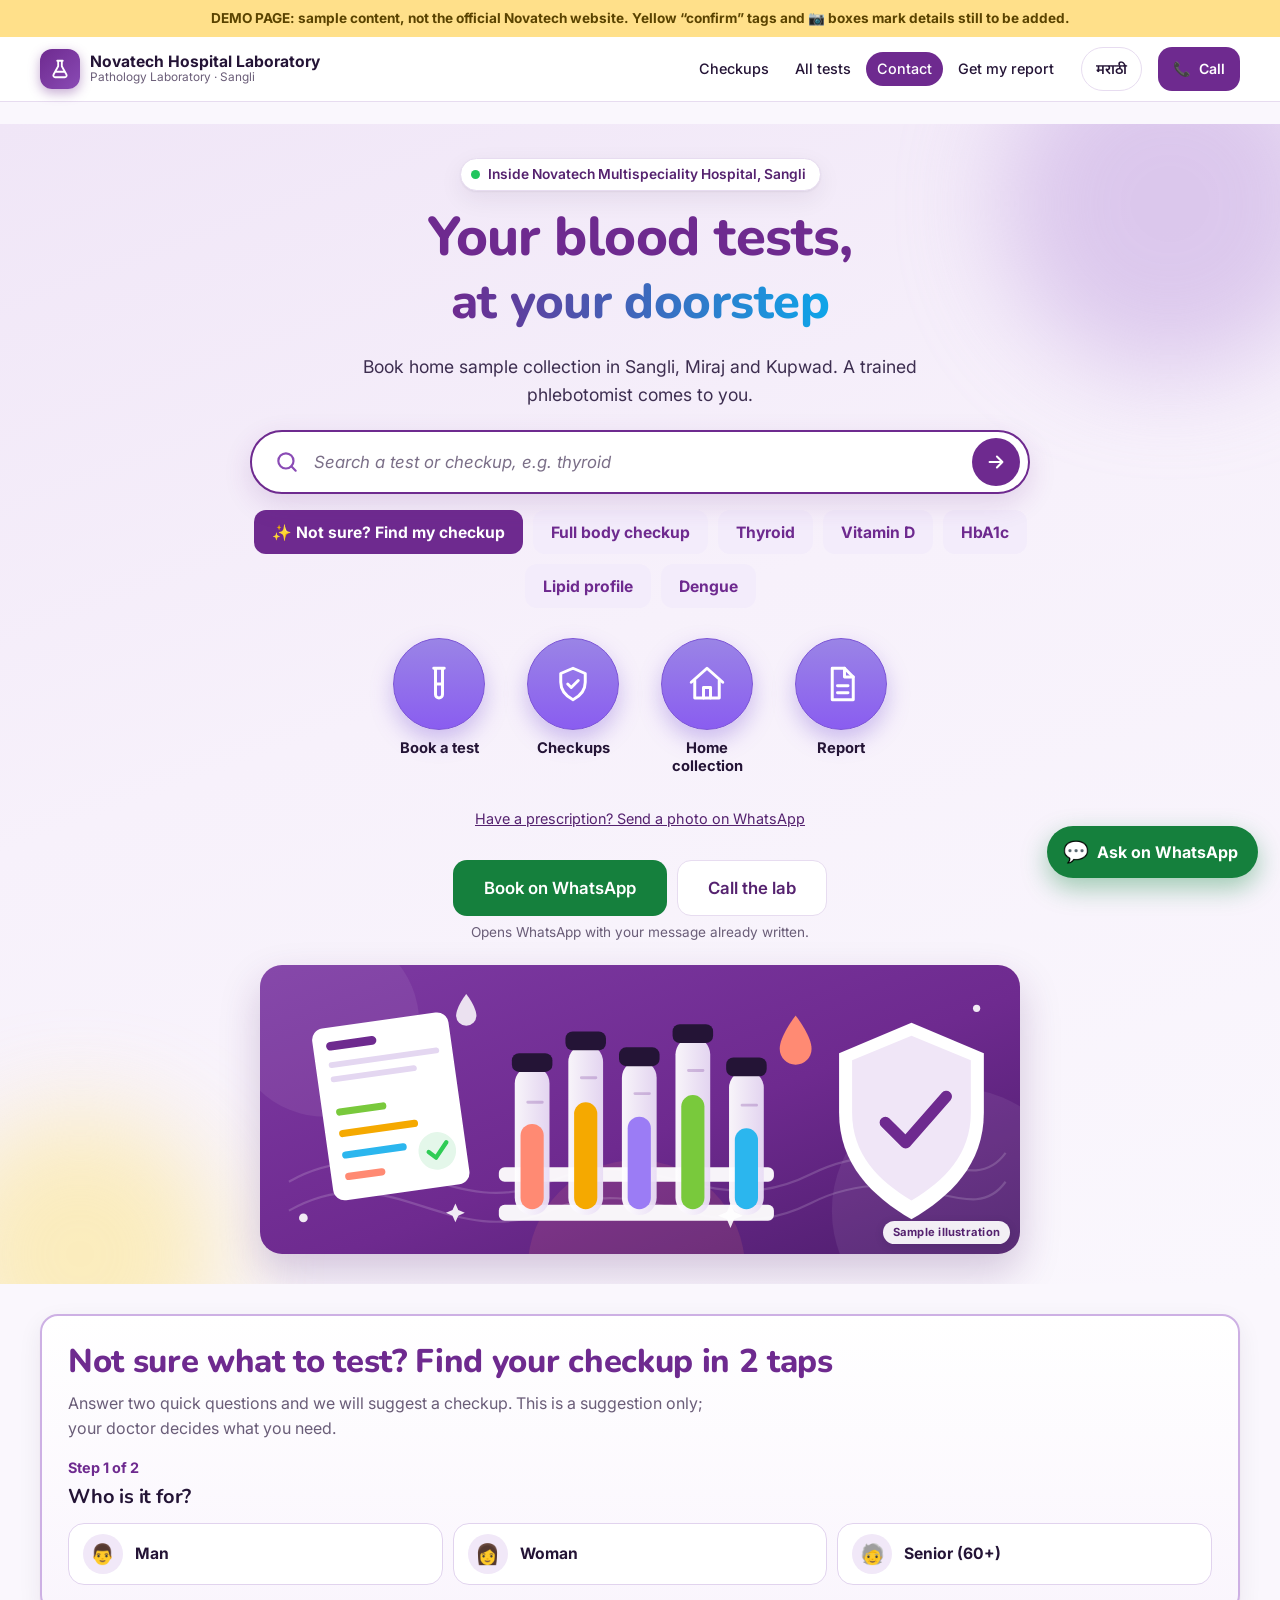
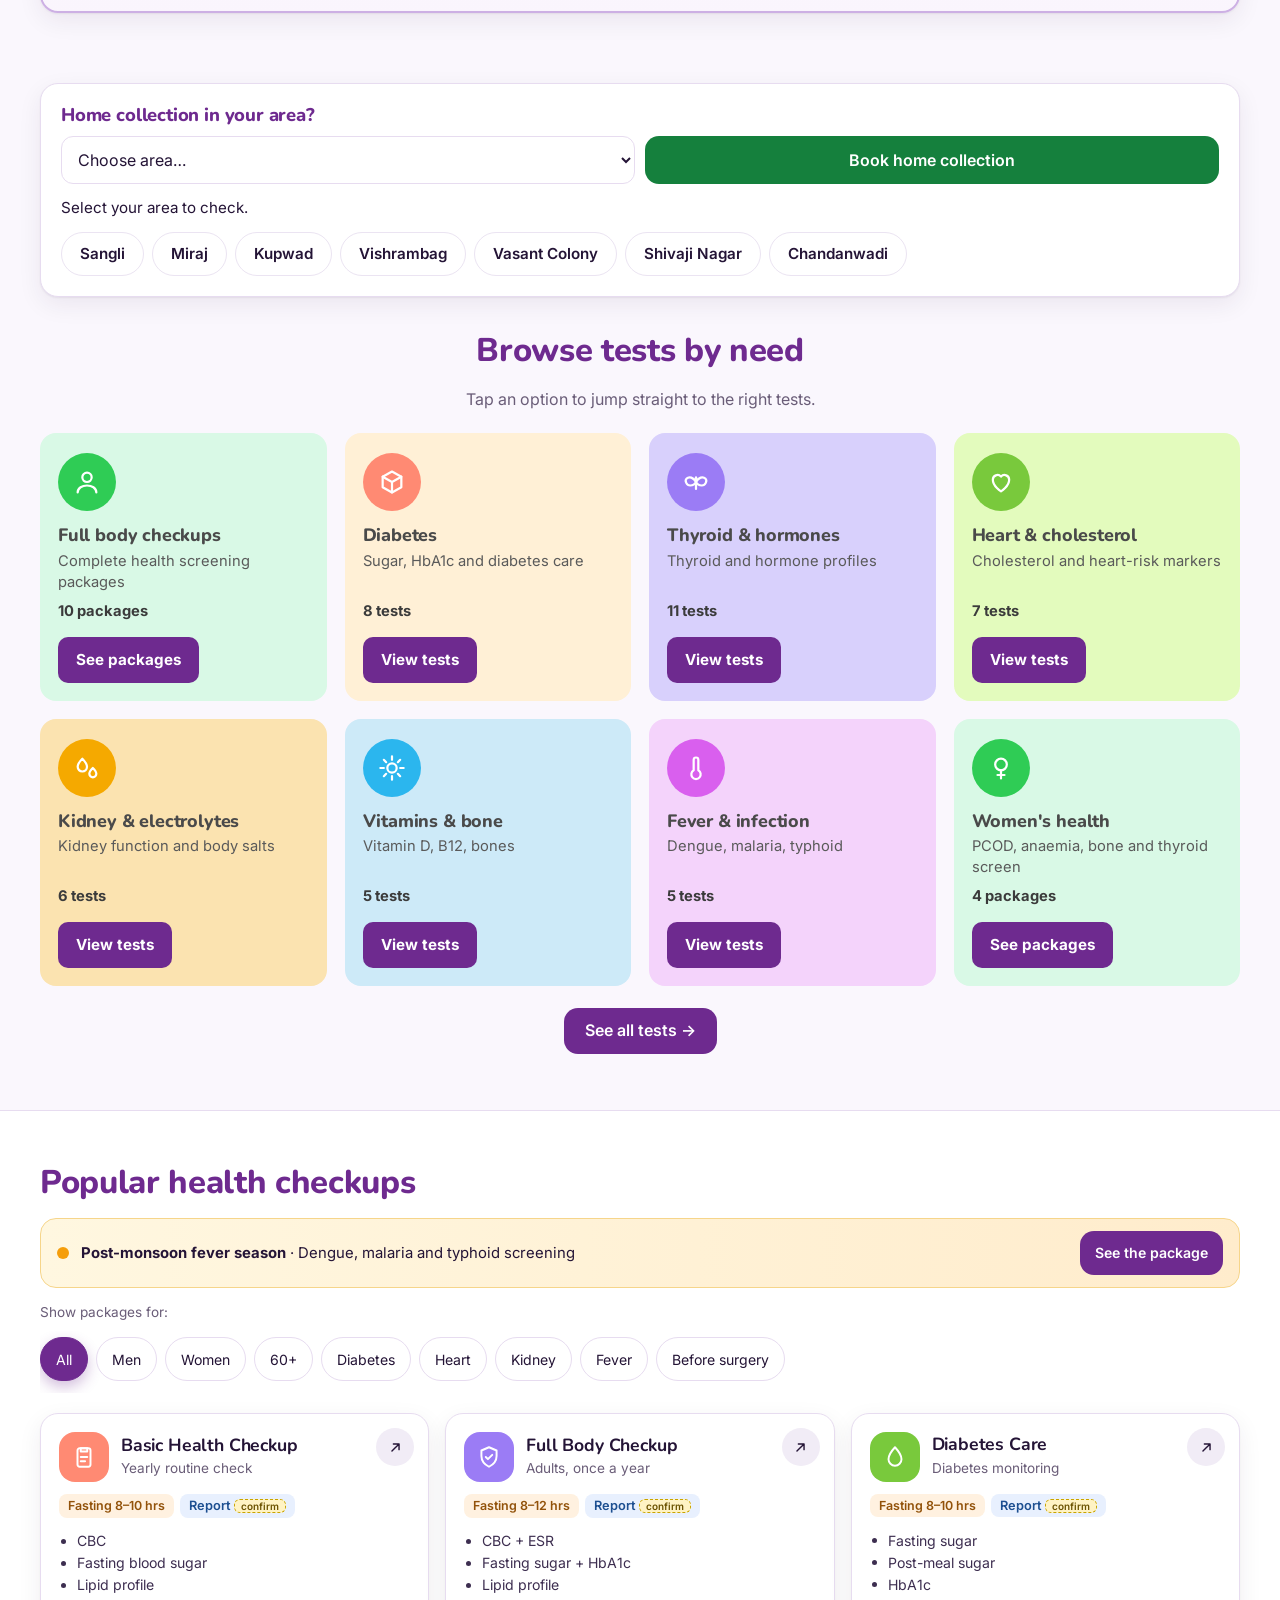
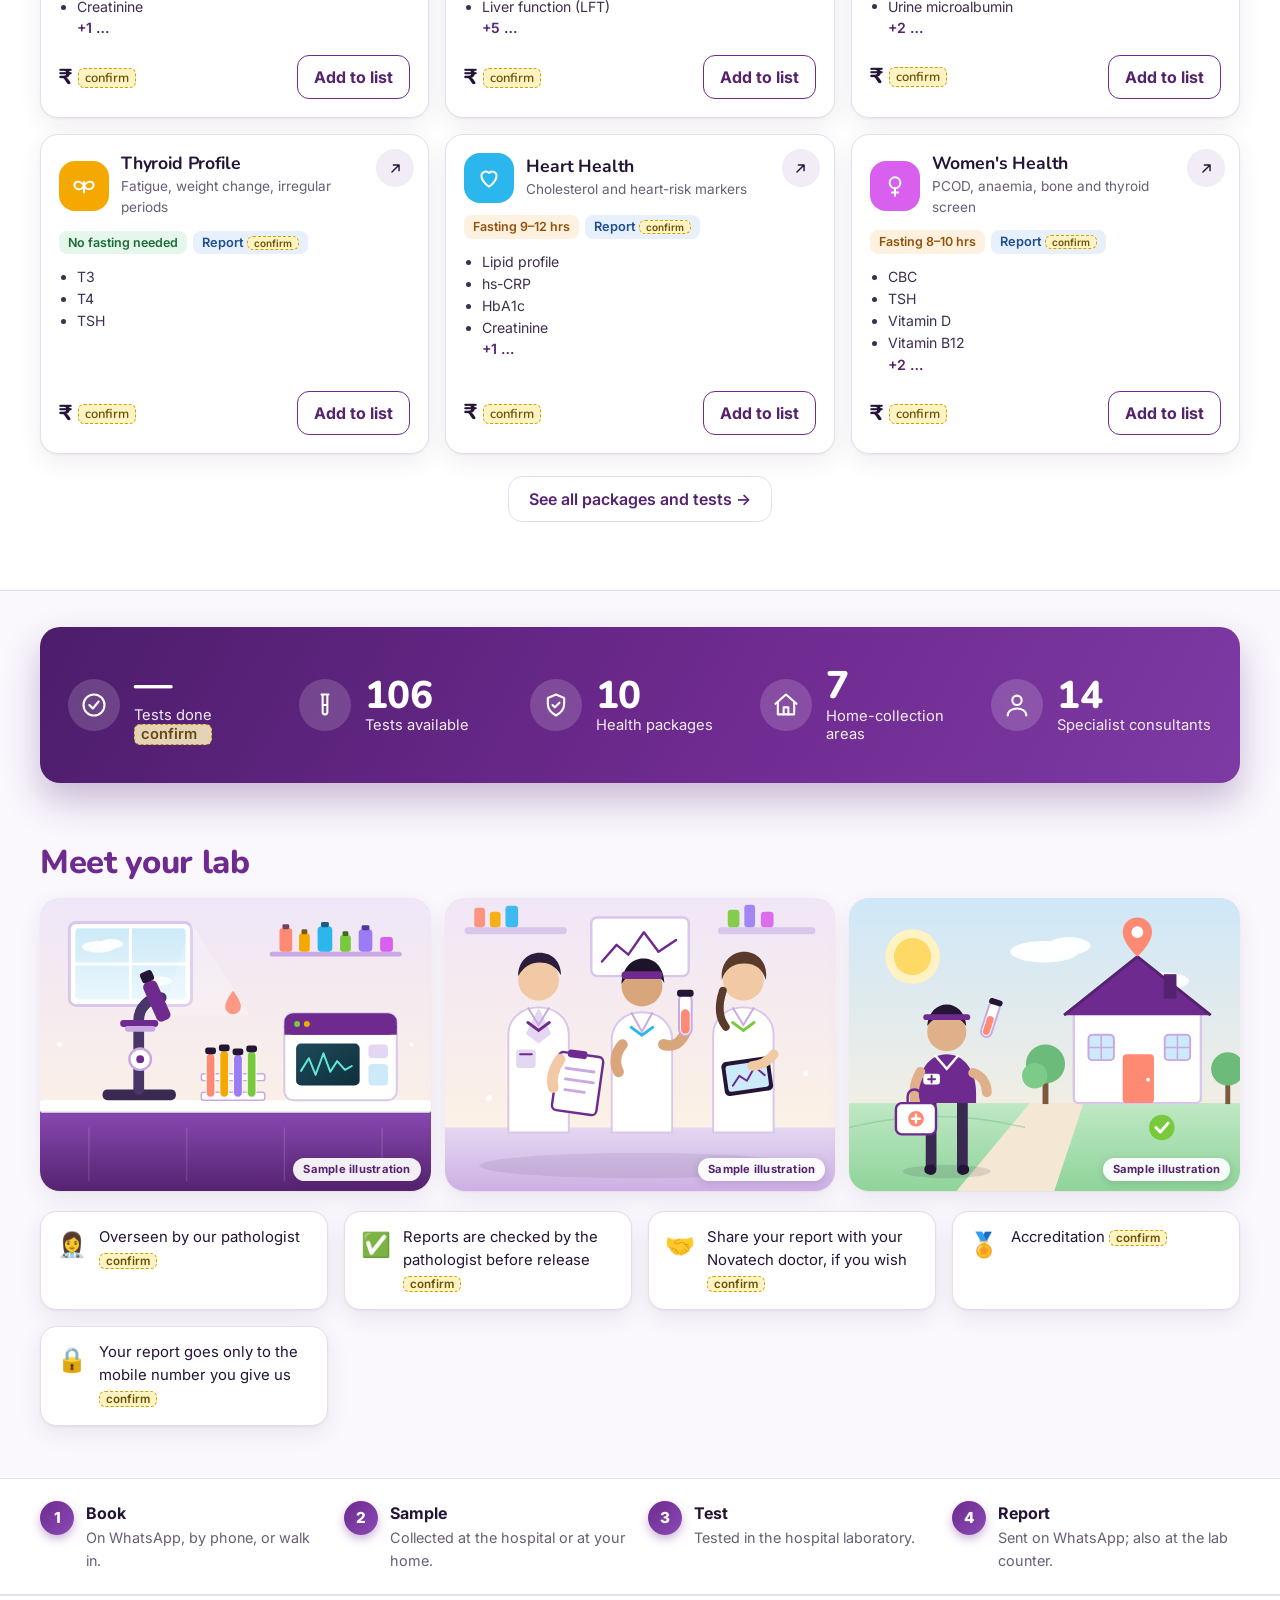
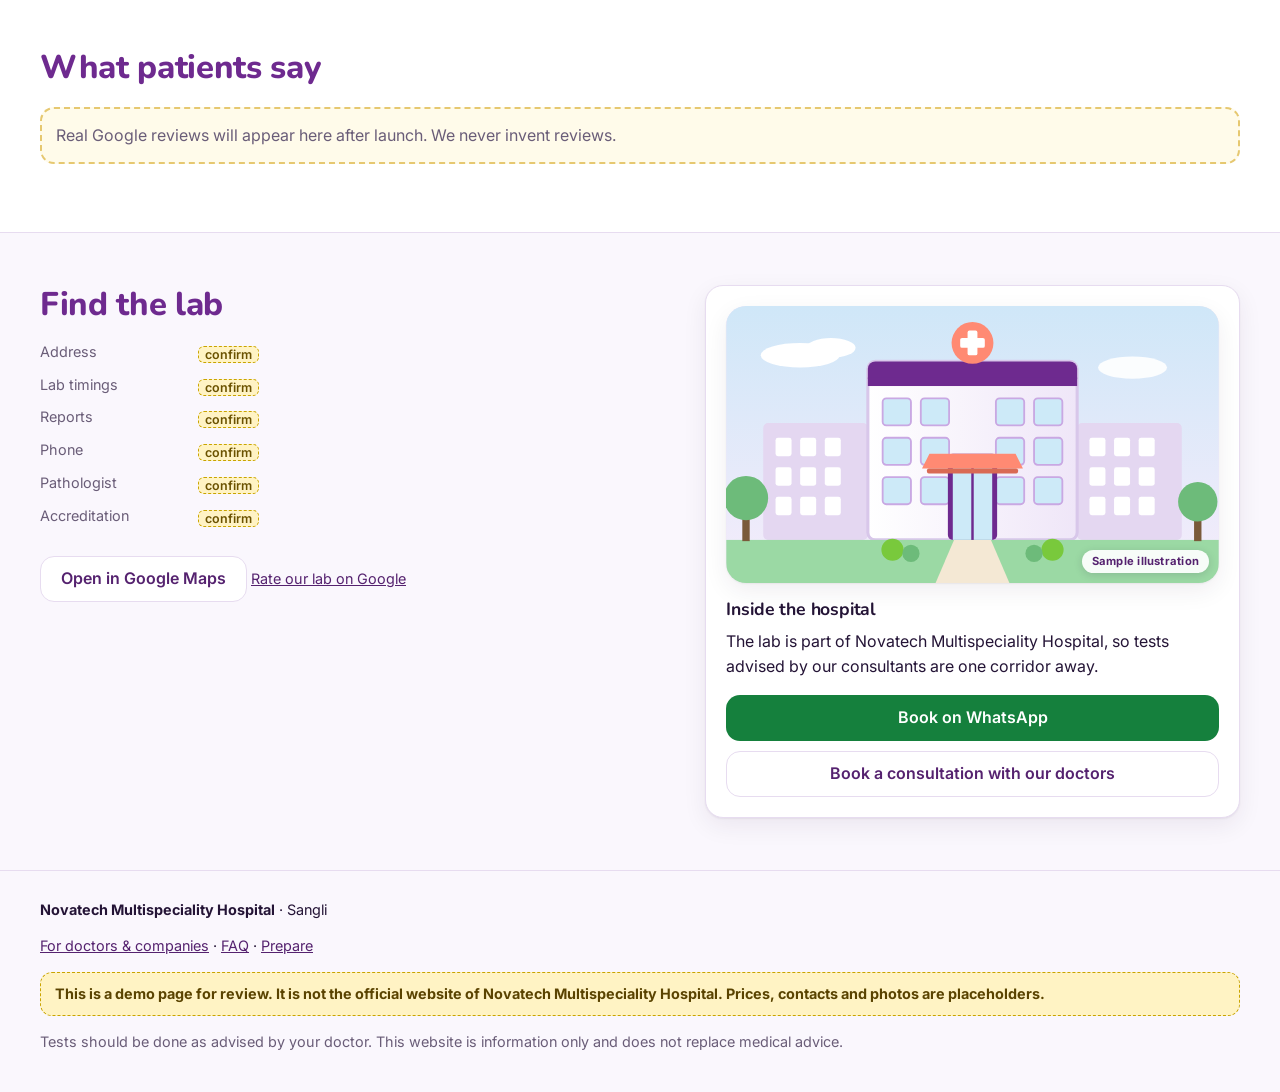
==== commit e2f27212: "CTA audit fixes: WhatsApp contrast 2.9->5.0, larger primary button + tap hint, outcome labels (v2026" ====
--- a/index.html
+++ b/index.html
@@ -10,7 +10,7 @@
 <link rel="preconnect" href="https://fonts.googleapis.com">
 <link rel="preconnect" href="https://fonts.gstatic.com" crossorigin>
 <link href="https://fonts.googleapis.com/css2?family=Inter:wght@400;500;600;700&family=Nunito:wght@700;800;900&family=Noto+Sans+Devanagari:wght@400;500;600;700&display=swap" rel="stylesheet">
-<link rel="stylesheet" href="styles.css?v=20261026231912">
+<link rel="stylesheet" href="styles.css?v=20261026232341">
 <script>document.documentElement.classList.add("js");</script>
 
 <!-- Local-business data for Google. DISABLED in the demo: at launch fill the [confirm] values and change type="application/json" back to type="application/ld+json". -->
@@ -81,9 +81,10 @@
 
       <p class="rx-link"><a class="link-sm" data-wa="rx" href="#" data-i18n="uploadRx"></a></p>
       <div class="cta-row ctr-row">
-        <a class="btn btn-wa" data-wa="hello" href="#"><span data-i18n="ctaWhatsapp"></span></a>
-        <a class="btn btn-ghost" data-call href="#"><span data-i18n="ctaCall"></span></a>
-      </div>
+        <a class="btn btn-wa btn-lg" data-wa="hello" href="#"><span data-i18n="ctaWhatsapp"></span></a>
+        <a class="btn btn-ghost btn-lg" data-call href="#"><span data-i18n="ctaCall"></span></a>
+      </div>
+      <p class="cta-hint" data-i18n="waHint"></p>
       <div class="photo banner" data-photo="hero"></div>
     </div>
   </section>
@@ -225,9 +226,9 @@
   </div>
 </div>
 
-<script src="data.js?v=20261026231912"></script>
-<script src="i18n-extra.js?v=20261026231912"></script>
-<script src="i18n-lean.js?v=20261026231912"></script>
-<script src="app.js?v=20261026231912"></script>
+<script src="data.js?v=20261026232341"></script>
+<script src="i18n-extra.js?v=20261026232341"></script>
+<script src="i18n-lean.js?v=20261026232341"></script>
+<script src="app.js?v=20261026232341"></script>
 </body>
 </html>
--- a/styles.css
+++ b/styles.css
@@ -8,8 +8,8 @@
   --brand-dark: #55226f;
   --brand-tint: #f0e6f7;
   --accent: #f59e0b;
-  --wa: #1fae55;
-  --wa-dark: #178c44;
+  --wa: #15803d;
+  --wa-dark: #0f6b31;
   --warn-bg: #fff3c4;
   --warn-ink: #6b5200;
   --radius: 18px;
@@ -706,3 +706,8 @@
 .sample-badge { position: absolute; right: 10px; bottom: 10px; padding: 3px 10px; border-radius: 999px; background: rgba(255, 255, 255, .92); color: var(--brand-dark); font-size: .7rem; font-weight: 700; letter-spacing: .02em; box-shadow: 0 2px 8px rgba(36, 20, 54, .15); pointer-events: none; }
 .photo.banner { box-shadow: 0 18px 40px rgba(76, 29, 107, .22); border-radius: 22px; }
 .meet .photo { border-radius: 20px; }
+
+
+/* primary call to action: bigger, with a short note on what happens when it is tapped */
+.btn-lg { min-height: 56px; padding: 0 30px; font-size: 1.05rem; }
+.cta-hint { margin: 2px 0 0; font-size: .85rem; color: var(--muted); }
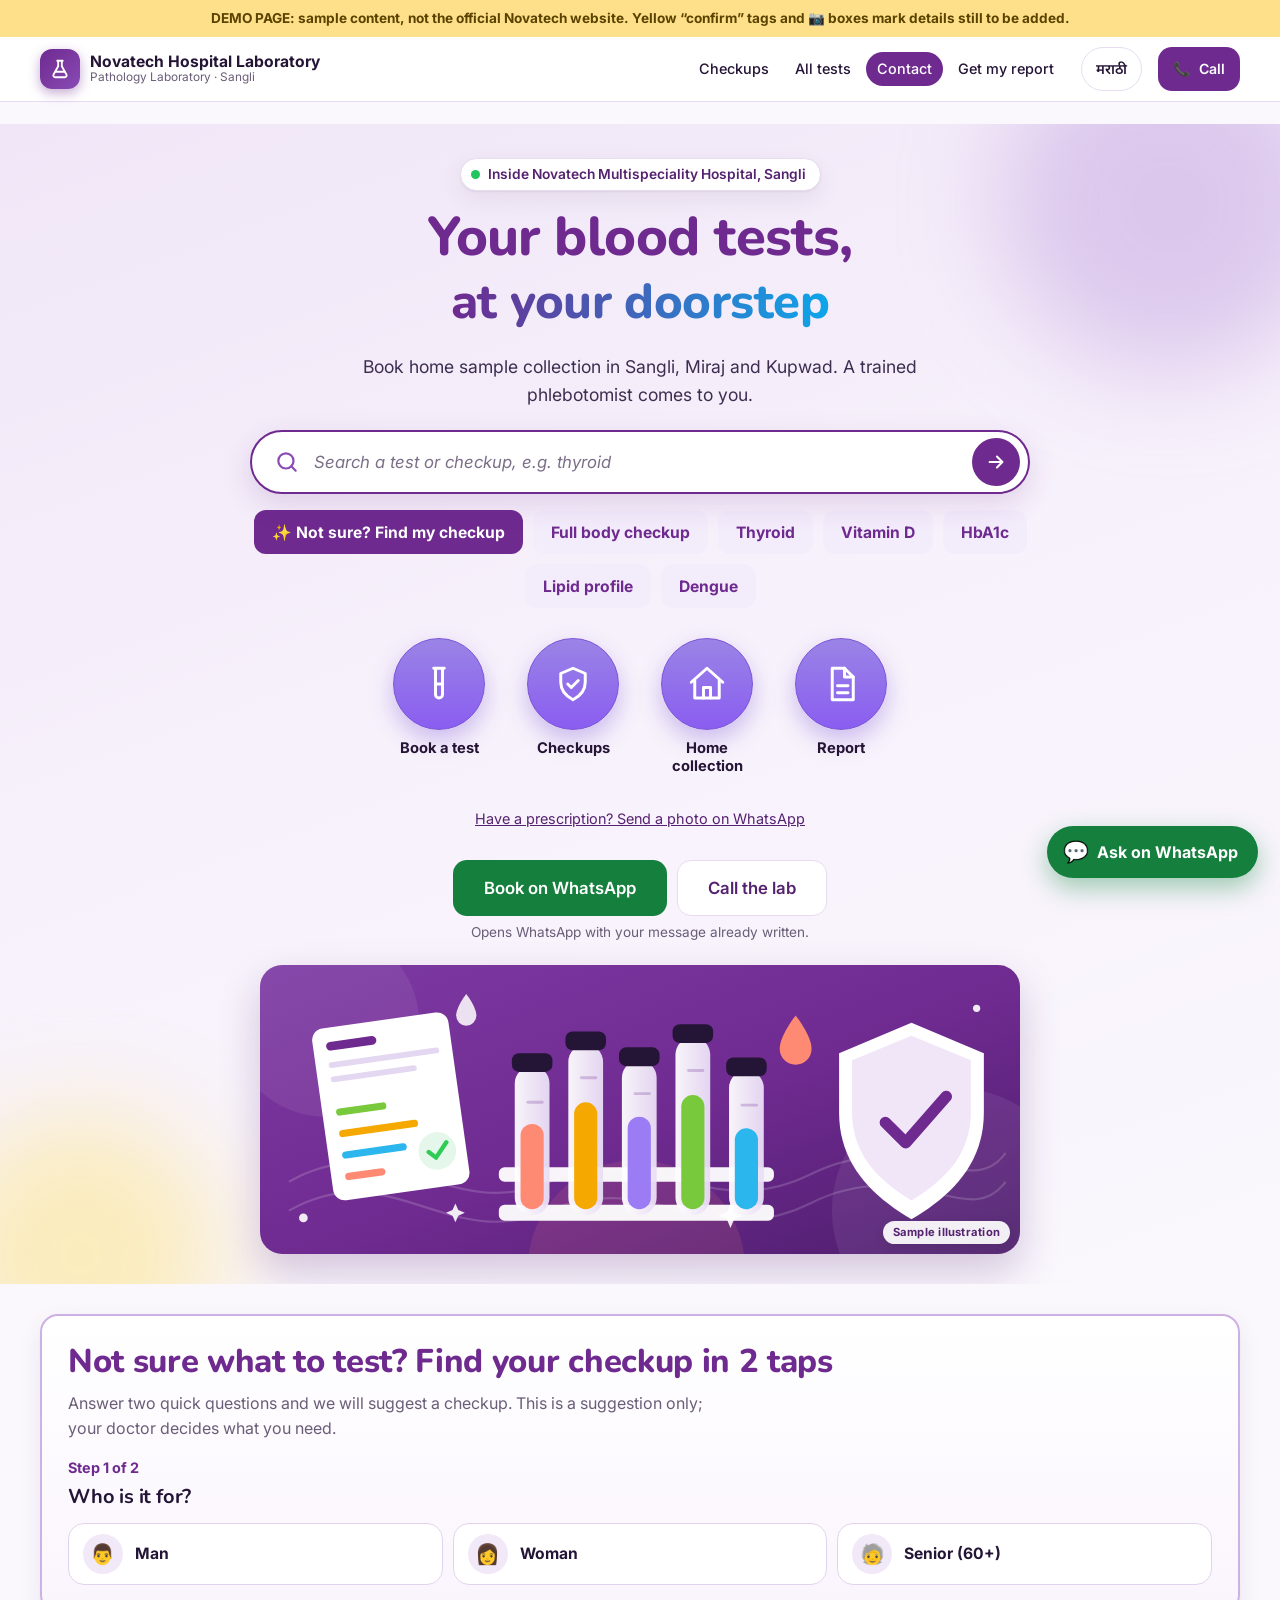
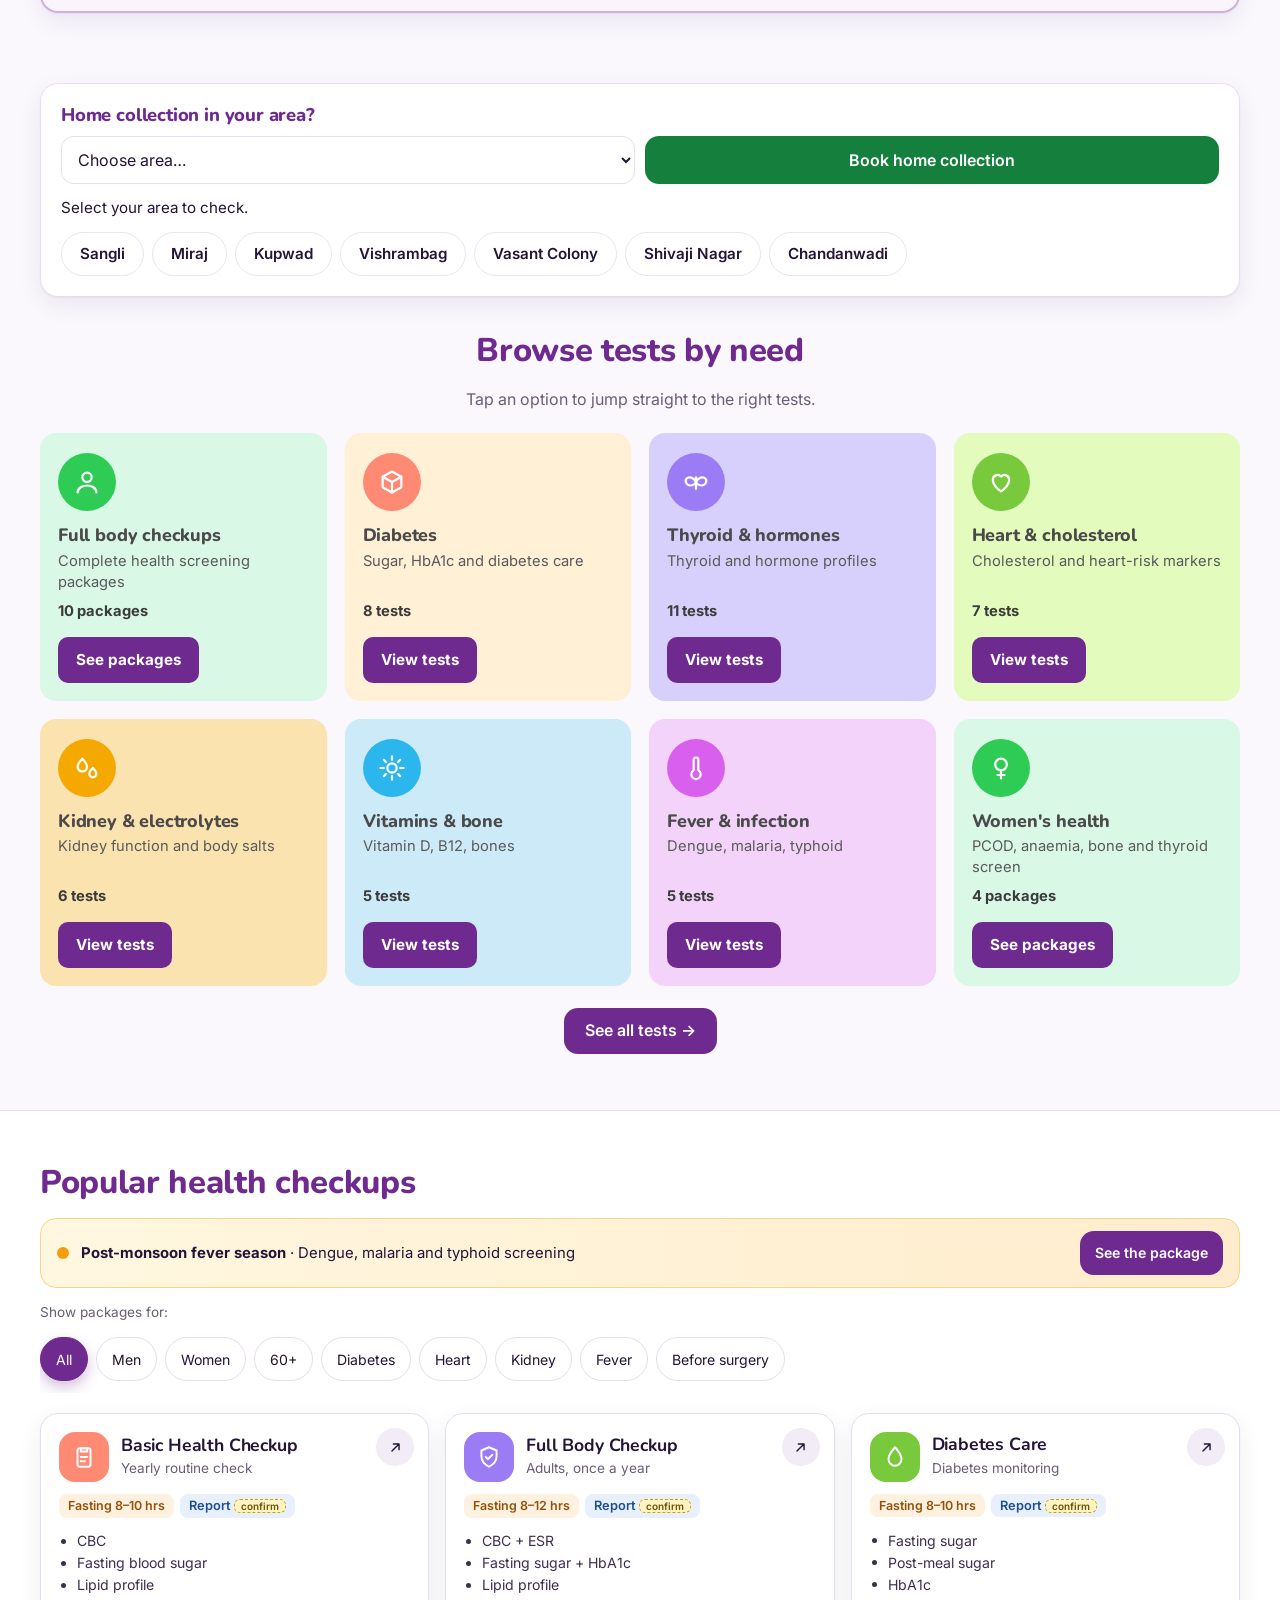
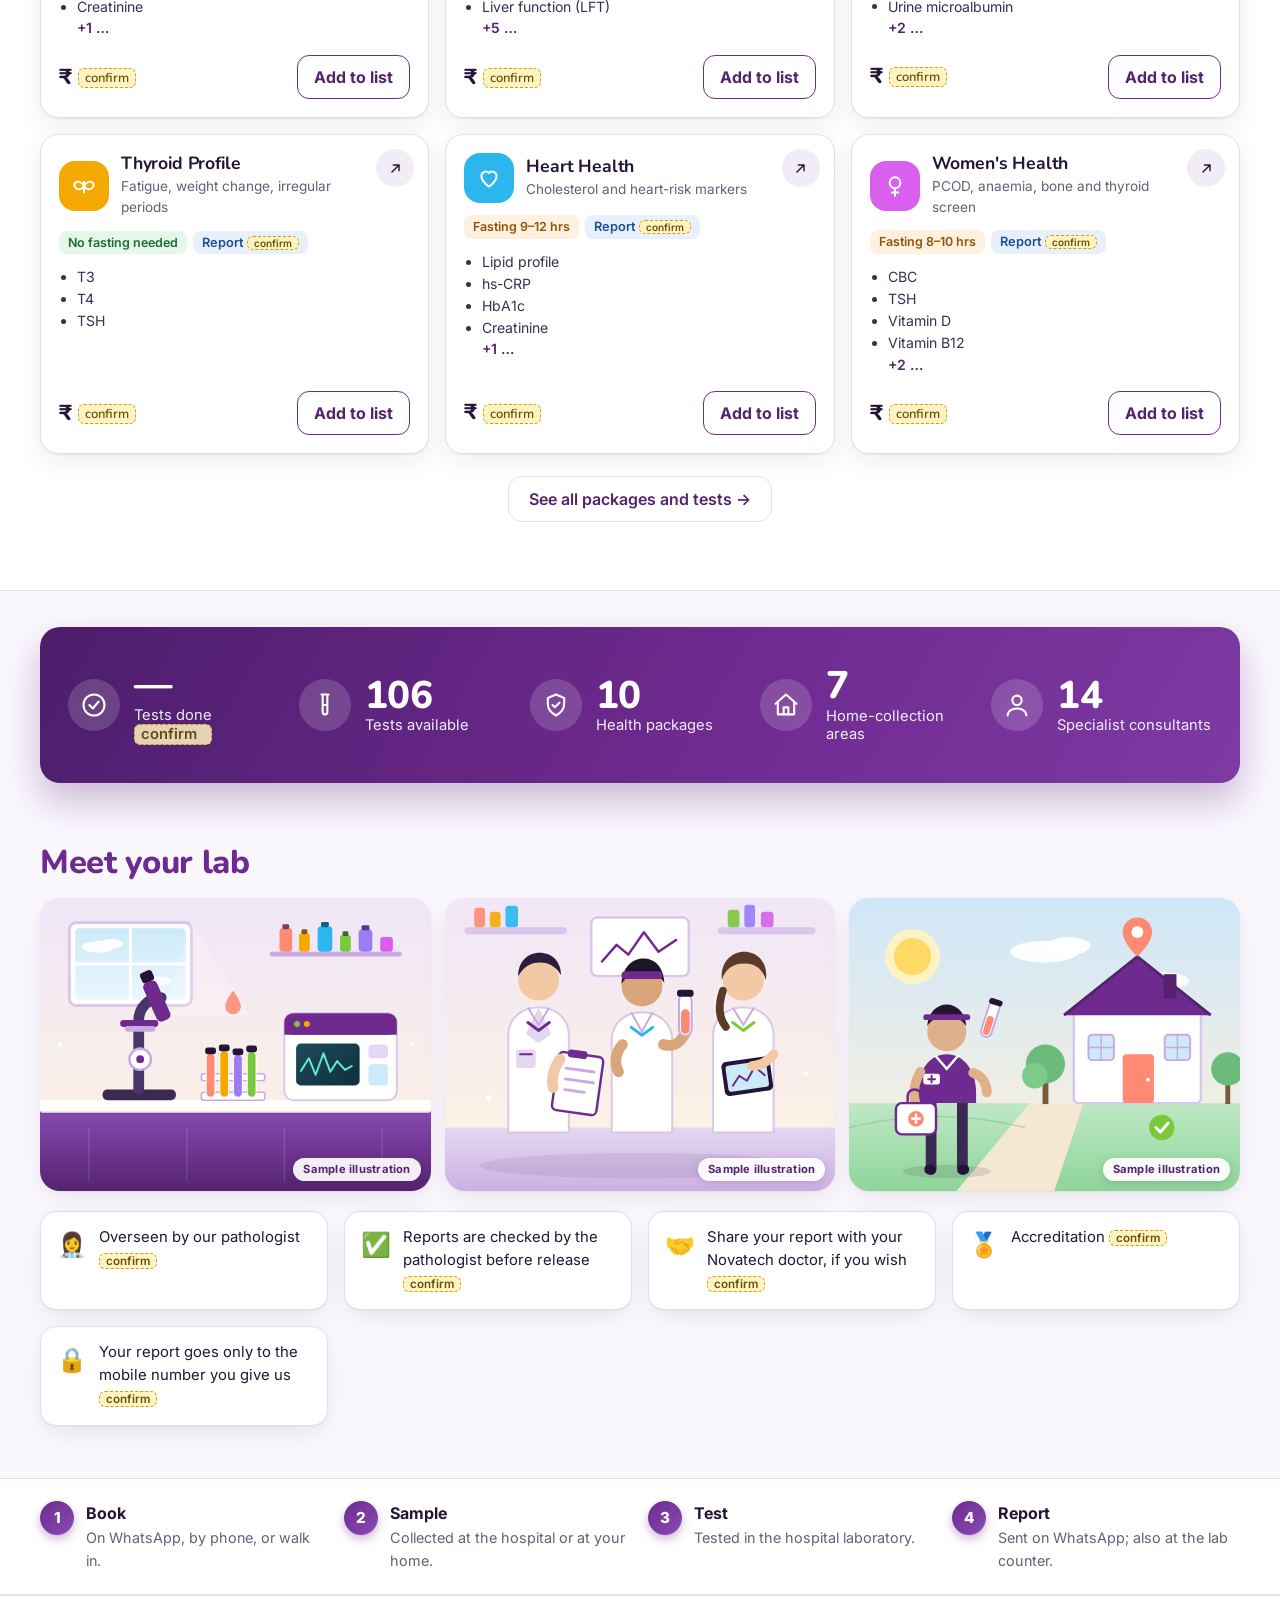
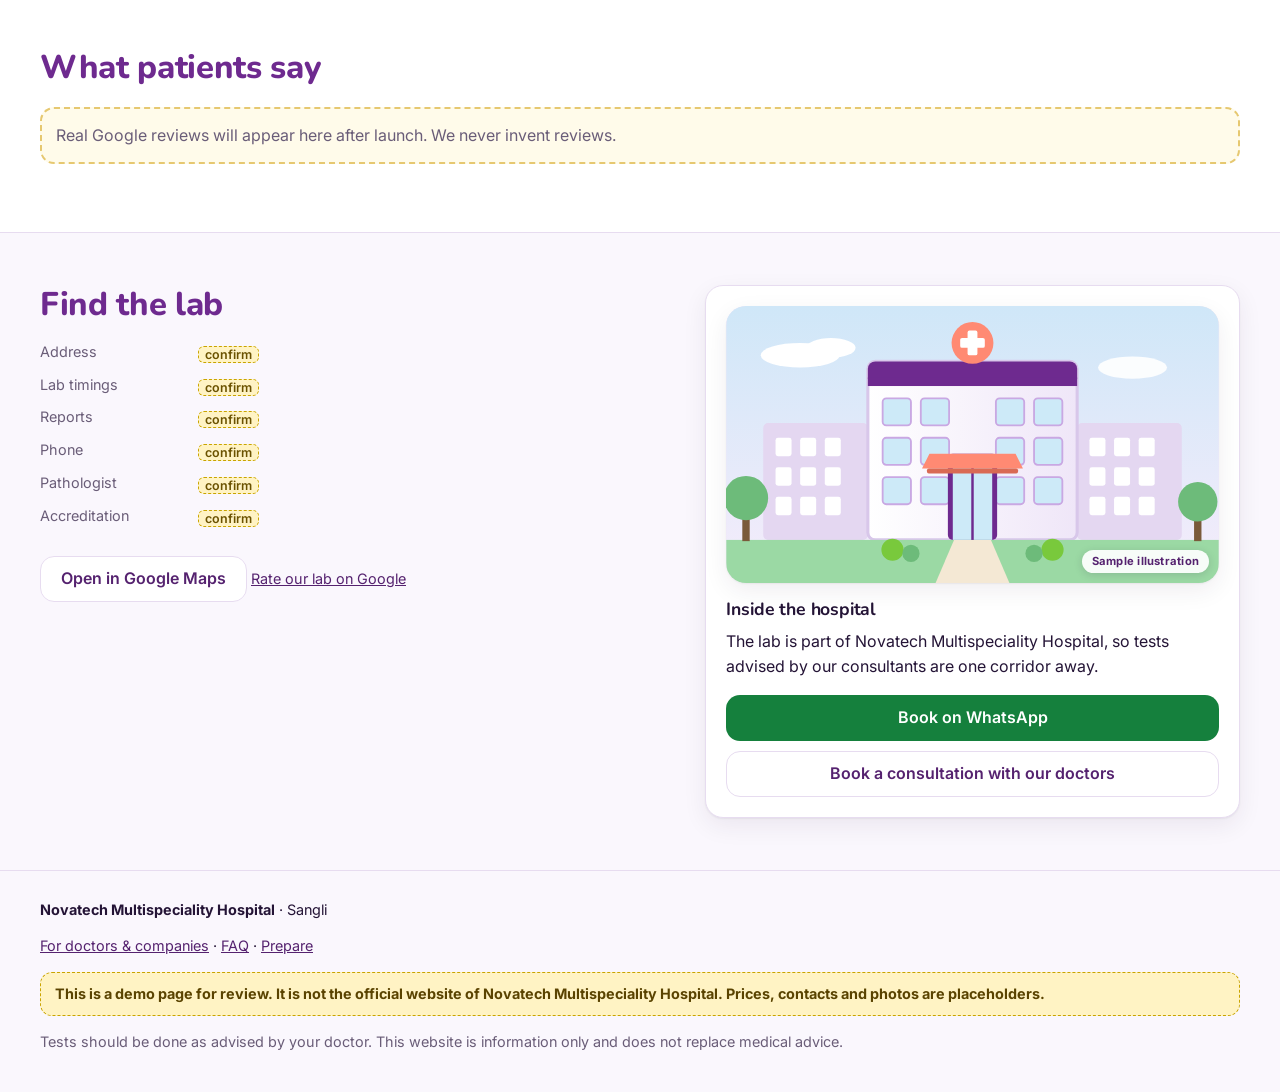
==== commit ba81434f: "Performance: static banner/headline, deferred scripts, lighter fonts, no visible layout shift (v2026" ====
--- a/index.html
+++ b/index.html
@@ -9,9 +9,9 @@
 <meta name="theme-color" content="#6e2a8f">
 <link rel="preconnect" href="https://fonts.googleapis.com">
 <link rel="preconnect" href="https://fonts.gstatic.com" crossorigin>
-<link href="https://fonts.googleapis.com/css2?family=Inter:wght@400;500;600;700&family=Nunito:wght@700;800;900&family=Noto+Sans+Devanagari:wght@400;500;600;700&display=swap" rel="stylesheet">
-<link rel="stylesheet" href="styles.css?v=20261026232341">
-<script>document.documentElement.classList.add("js");</script>
+<link href="https://fonts.googleapis.com/css2?family=Inter:wght@400;600;700&family=Nunito:wght@800&family=Noto+Sans+Devanagari:wght@400;700&display=swap" rel="stylesheet">
+<link rel="stylesheet" href="styles.css?v=20261026233927">
+<script>document.documentElement.classList.add("js");setTimeout(function(){document.documentElement.classList.add("ready")},3500);</script>
 
 <!-- Local-business data for Google. DISABLED in the demo: at launch fill the [confirm] values and change type="application/json" back to type="application/ld+json". -->
 <script type="application/json" id="ld-json-disabled">
@@ -29,7 +29,7 @@
 </head>
 <body data-page="home">
 <div class="progress" id="progress" aria-hidden="true"></div>
-<div class="draft-banner" id="draftBanner" hidden><span data-i18n="demoBanner"></span></div>
+<div class="draft-banner" id="draftBanner"><span data-i18n="demoBanner">DEMO PAGE: sample content, not the official Novatech website. Yellow “confirm” tags and 📷 boxes mark details still to be added.</span></div>
 
 <header class="topbar">
   <div class="wrap topbar-in">
@@ -60,9 +60,9 @@
       <span style="--x:63%;--d:1.1s;--s:1.4rem">💉</span><span style="--x:82%;--d:3.3s;--s:1.6rem">🧬</span><span style="--x:93%;--d:5.5s;--s:1.2rem">🩺</span>
     </div>
     <div class="wrap hero-c">
-      <p class="eyebrow"><span class="live"></span><span data-i18n="eyebrow"></span></p>
-      <h1><span data-i18n="heroPre"></span> <span class="rot" id="rot"></span></h1>
-      <p class="lead" id="lead"></p>
+      <p class="eyebrow"><span class="live"></span><span data-i18n="eyebrow">Inside Novatech Multispeciality Hospital, Sangli</span></p>
+      <h1><span data-i18n="heroPre">Your blood tests,</span> <span class="rot" id="rot">under one roof</span></h1>
+      <p class="lead" id="lead">Walk in at the hospital and get tested right next to your doctor. Everything under one roof.</p>
 
       <form class="pillsearch" id="homeSearchForm" role="search" autocomplete="off">
         <svg class="ps-ico" viewBox="0 0 24 24" aria-hidden="true"><circle cx="11" cy="11" r="7"/><path d="M20 20l-4-4"/></svg>
@@ -226,9 +226,9 @@
   </div>
 </div>
 
-<script src="data.js?v=20261026232341"></script>
-<script src="i18n-extra.js?v=20261026232341"></script>
-<script src="i18n-lean.js?v=20261026232341"></script>
-<script src="app.js?v=20261026232341"></script>
+<script defer src="data.js?v=20261026233927"></script>
+<script defer src="i18n-extra.js?v=20261026233927"></script>
+<script defer src="i18n-lean.js?v=20261026233927"></script>
+<script defer src="app.js?v=20261026233927"></script>
 </body>
 </html>
--- a/styles.css
+++ b/styles.css
@@ -711,3 +711,10 @@
 /* primary call to action: bigger, with a short note on what happens when it is tapped */
 .btn-lg { min-height: 56px; padding: 0 30px; font-size: 1.05rem; }
 .cta-hint { margin: 2px 0 0; font-size: .85rem; color: var(--muted); }
+
+
+/* No layout shifts: page content stays invisible (but laid out) until the script has rendered it. Invisible things cannot visibly jump. */
+.js:not(.ready) main, .js:not(.ready) footer { visibility: hidden; }
+.ready main, .ready footer { visibility: visible; animation: fadein .25s both; }
+@keyframes fadein { from { opacity: 0; } to { opacity: 1; } }
+@media (prefers-reduced-motion: reduce) { .ready main, .ready footer { animation: none; } }
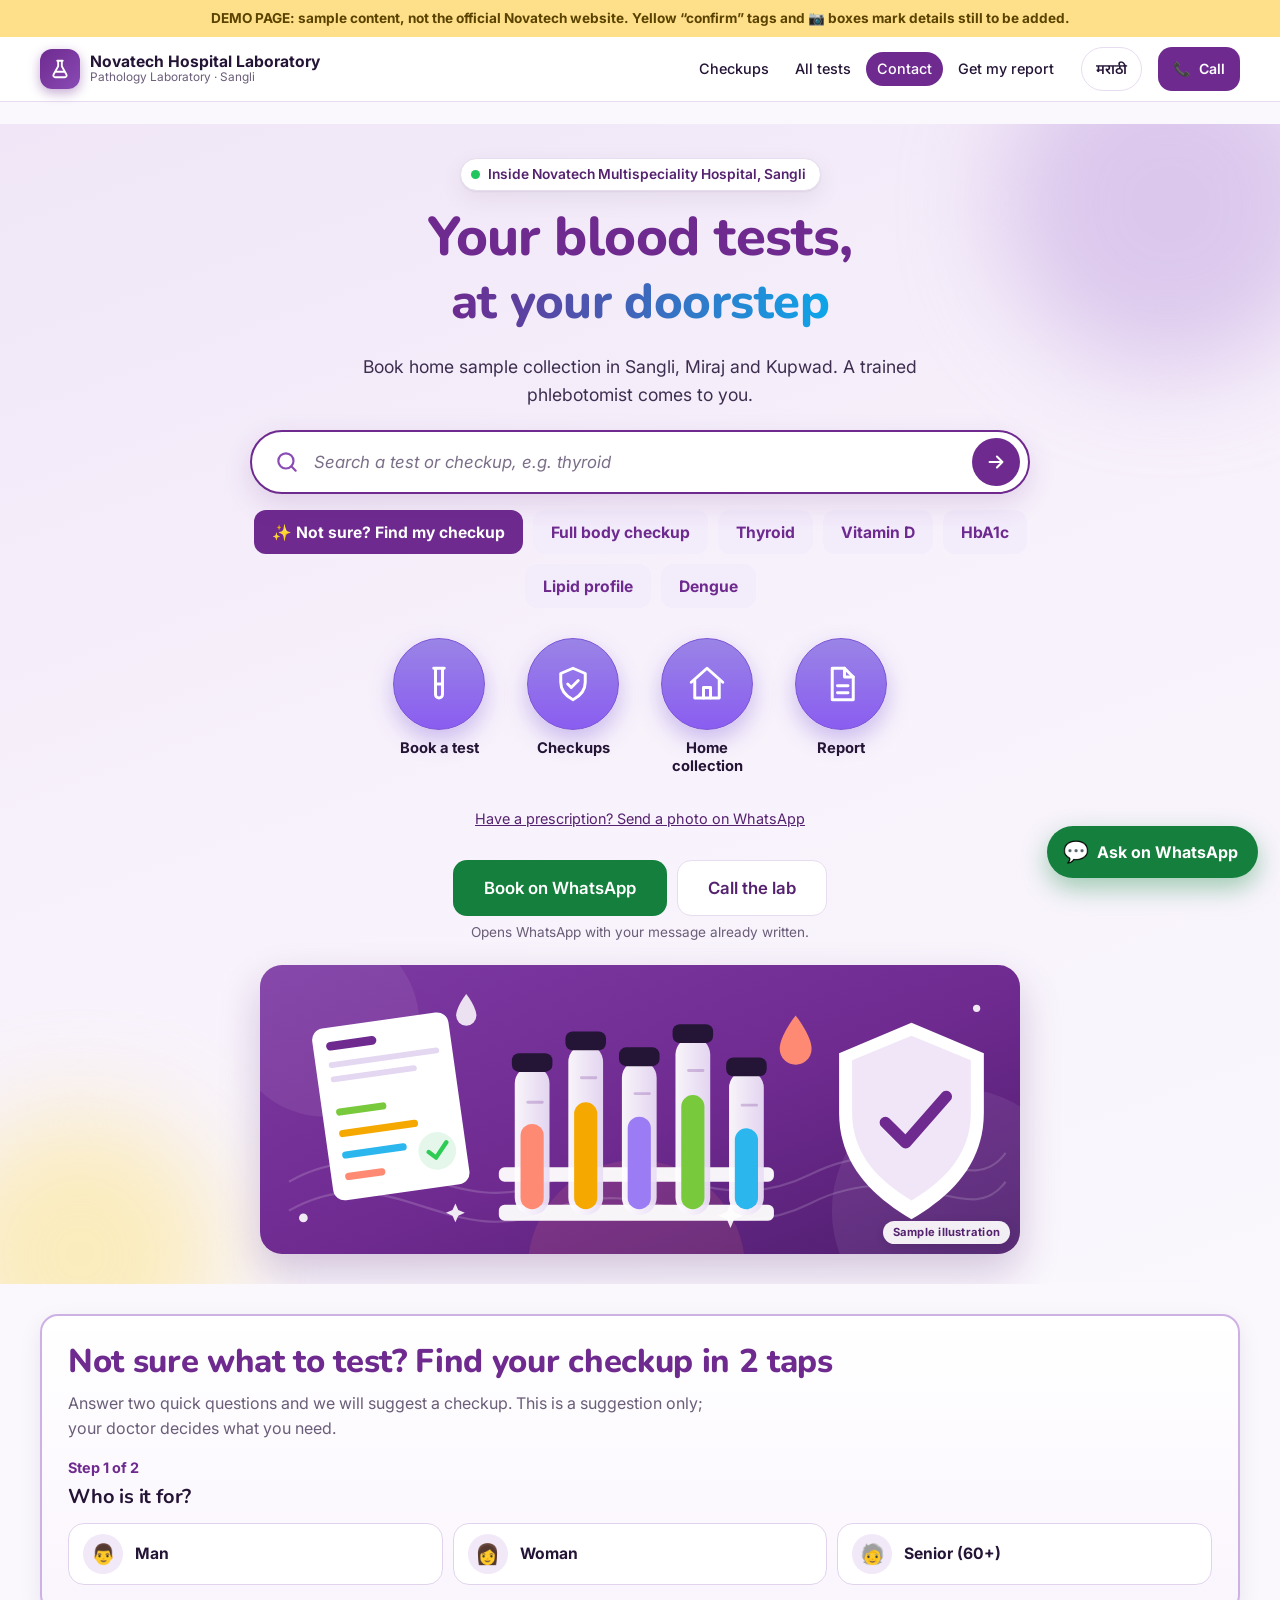
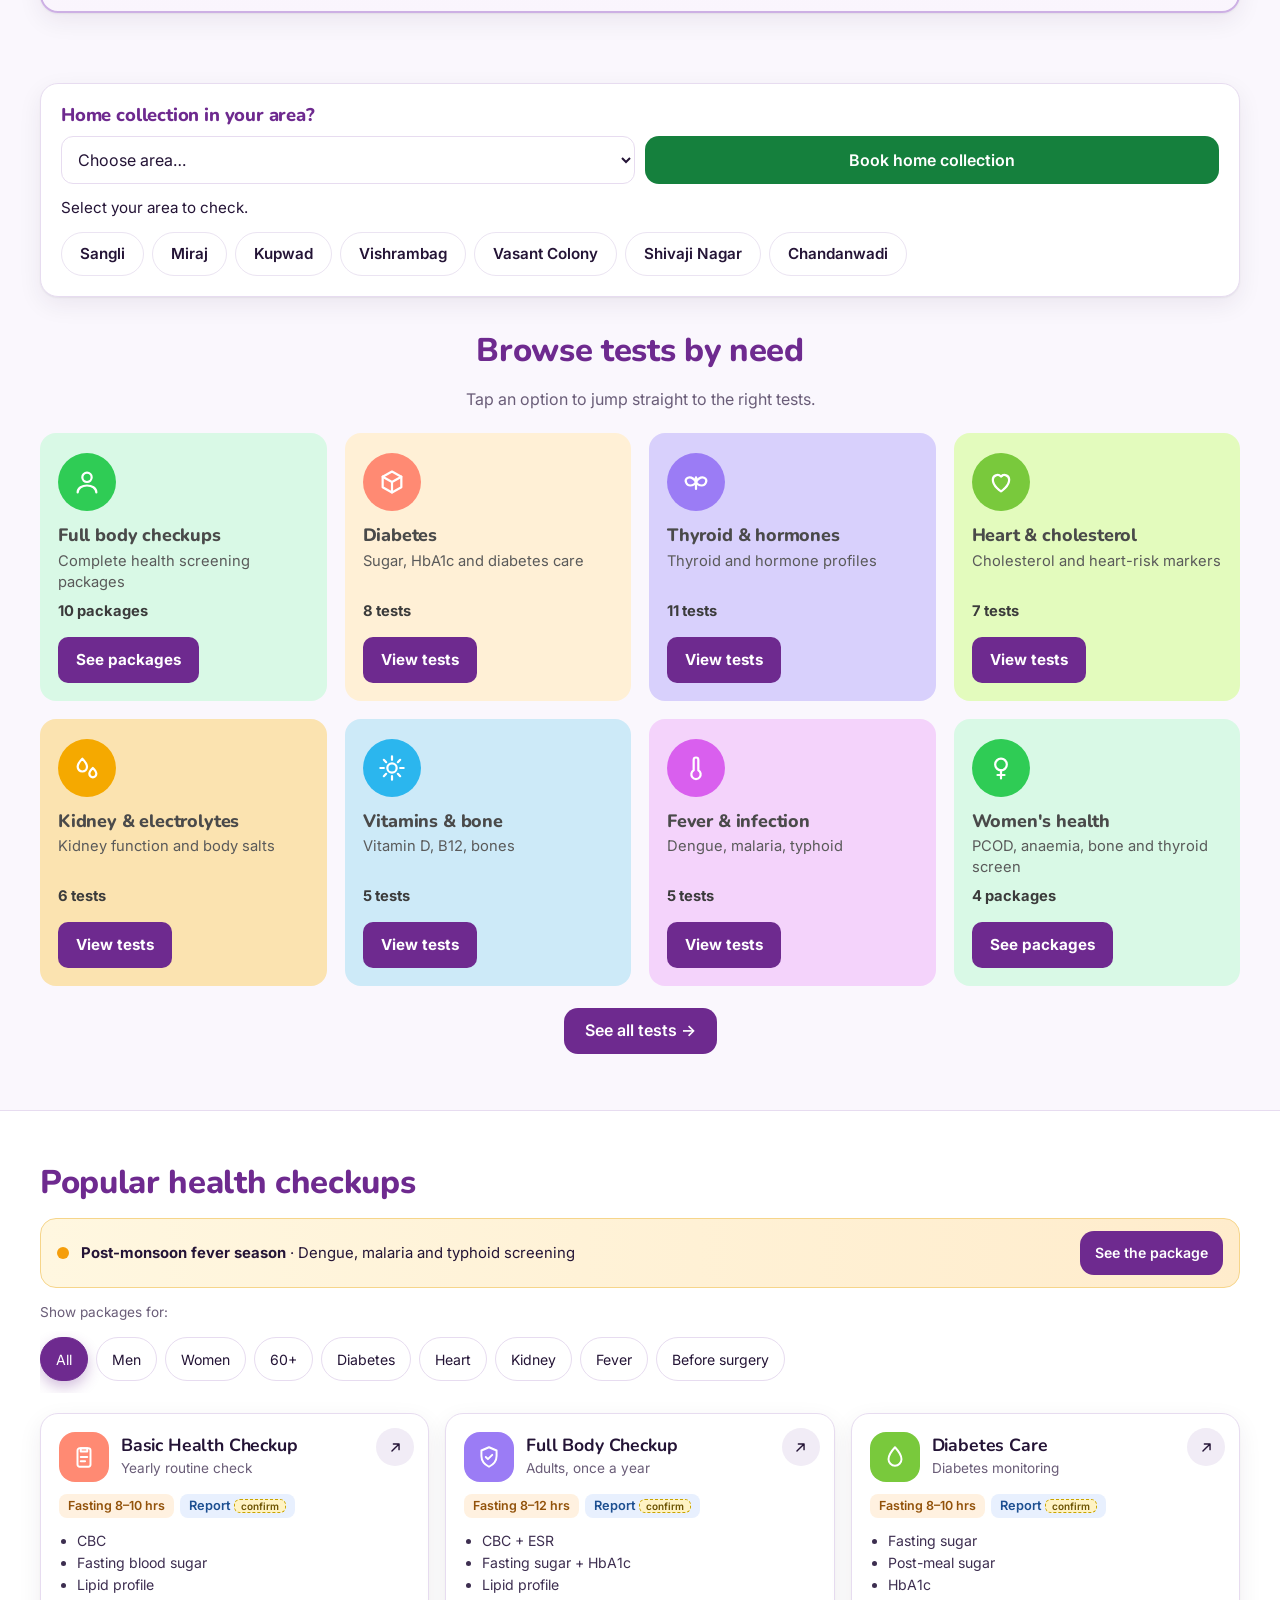
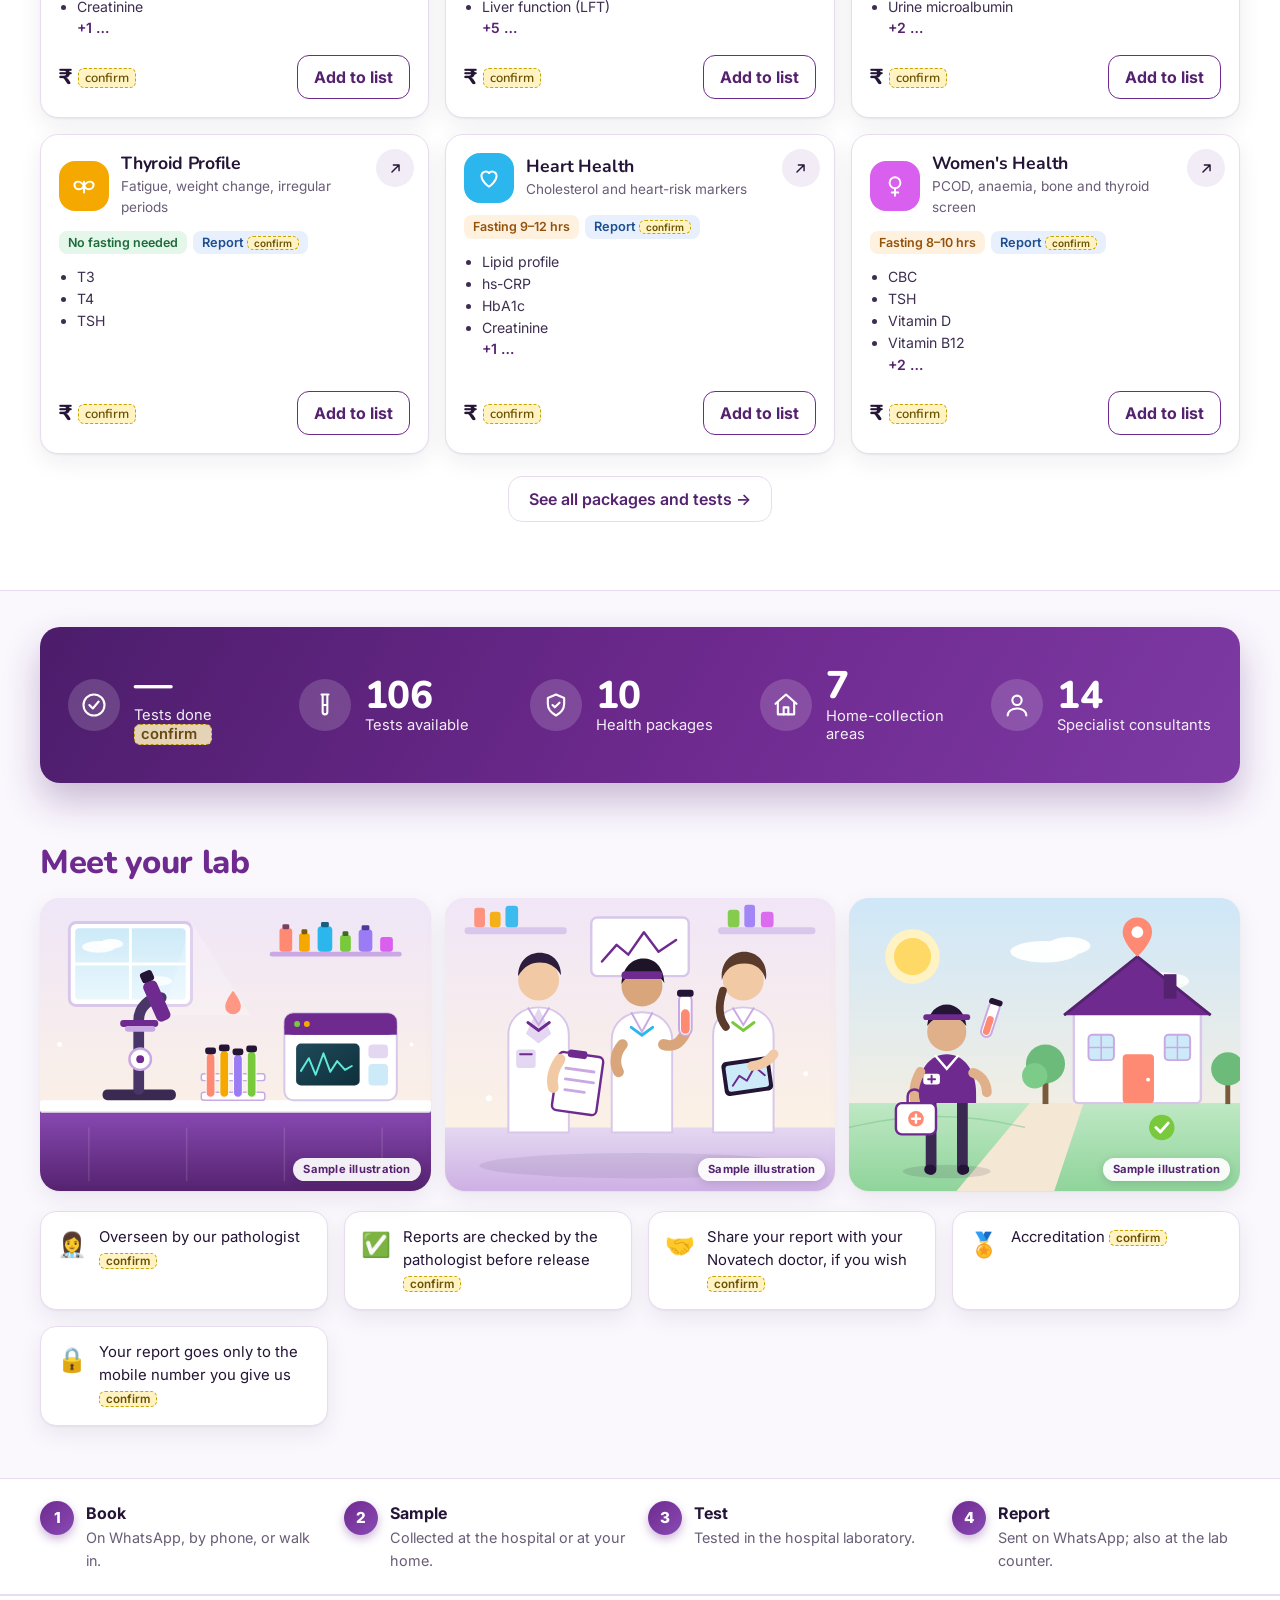
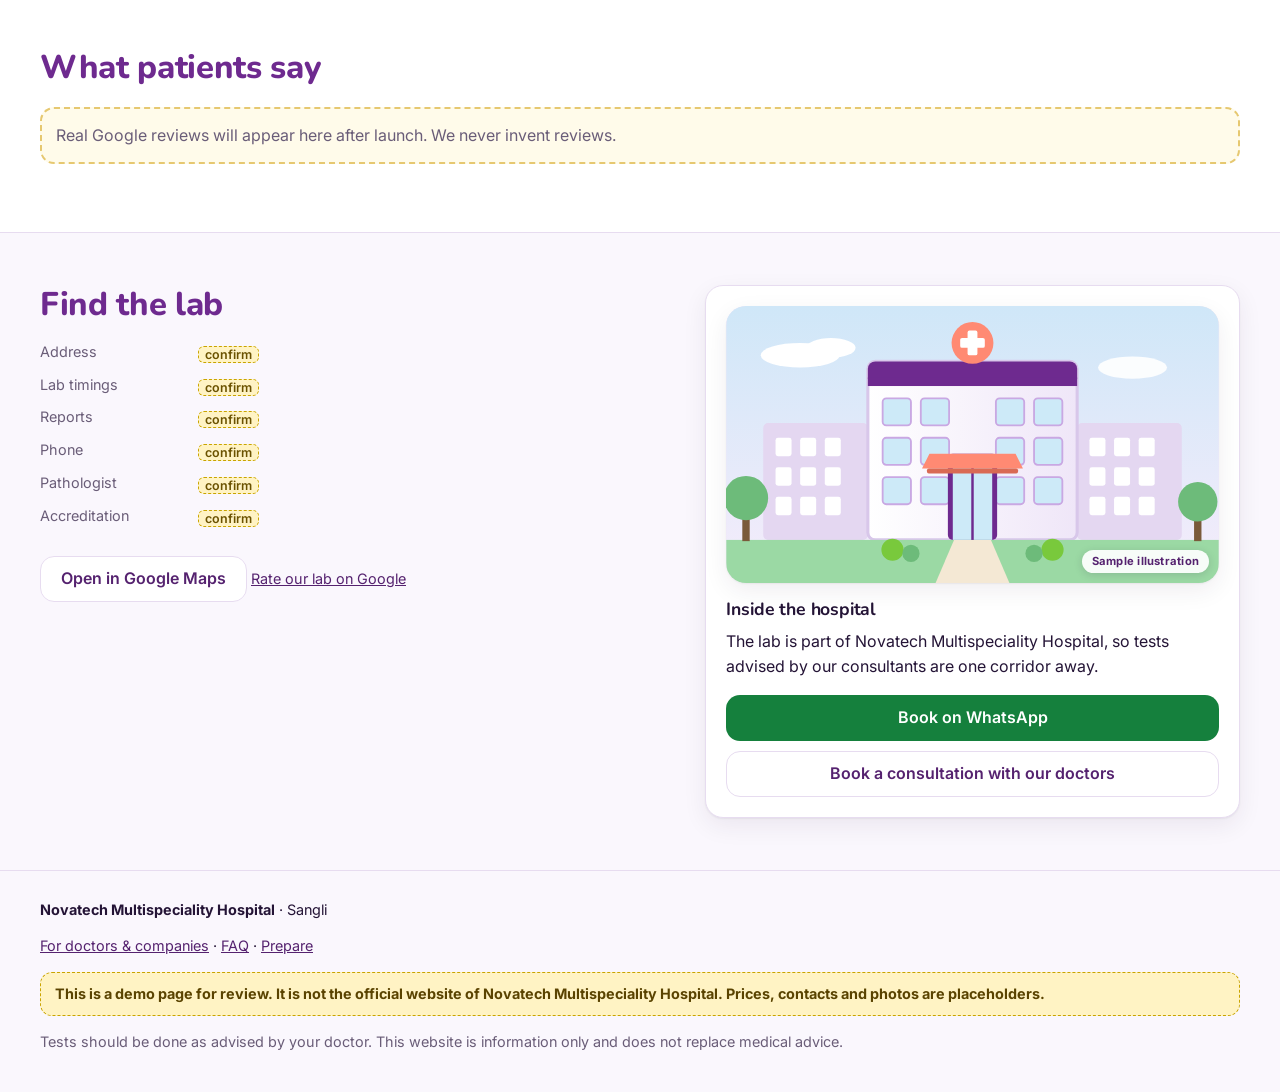
==== commit 20e49be9: "Load web fonts without blocking first paint (v20261026234045) Co-Authored-By: Claude Sonnet 5.5 <nor" ====
--- a/index.html
+++ b/index.html
@@ -9,8 +9,9 @@
 <meta name="theme-color" content="#6e2a8f">
 <link rel="preconnect" href="https://fonts.googleapis.com">
 <link rel="preconnect" href="https://fonts.gstatic.com" crossorigin>
-<link href="https://fonts.googleapis.com/css2?family=Inter:wght@400;600;700&family=Nunito:wght@800&family=Noto+Sans+Devanagari:wght@400;700&display=swap" rel="stylesheet">
-<link rel="stylesheet" href="styles.css?v=20261026233927">
+<link rel="preload" as="style" href="https://fonts.googleapis.com/css2?family=Inter:wght@400;600;700&family=Nunito:wght@800&family=Noto+Sans+Devanagari:wght@400;700&display=swap" onload="this.onload=null;this.rel='stylesheet'">
+<noscript><link rel="stylesheet" href="https://fonts.googleapis.com/css2?family=Inter:wght@400;600;700&family=Nunito:wght@800&family=Noto+Sans+Devanagari:wght@400;700&display=swap"></noscript>
+<link rel="stylesheet" href="styles.css?v=20261026234045">
 <script>document.documentElement.classList.add("js");setTimeout(function(){document.documentElement.classList.add("ready")},3500);</script>
 
 <!-- Local-business data for Google. DISABLED in the demo: at launch fill the [confirm] values and change type="application/json" back to type="application/ld+json". -->
@@ -226,9 +227,9 @@
   </div>
 </div>
 
-<script defer src="data.js?v=20261026233927"></script>
-<script defer src="i18n-extra.js?v=20261026233927"></script>
-<script defer src="i18n-lean.js?v=20261026233927"></script>
-<script defer src="app.js?v=20261026233927"></script>
+<script defer src="data.js?v=20261026234045"></script>
+<script defer src="i18n-extra.js?v=20261026234045"></script>
+<script defer src="i18n-lean.js?v=20261026234045"></script>
+<script defer src="app.js?v=20261026234045"></script>
 </body>
 </html>
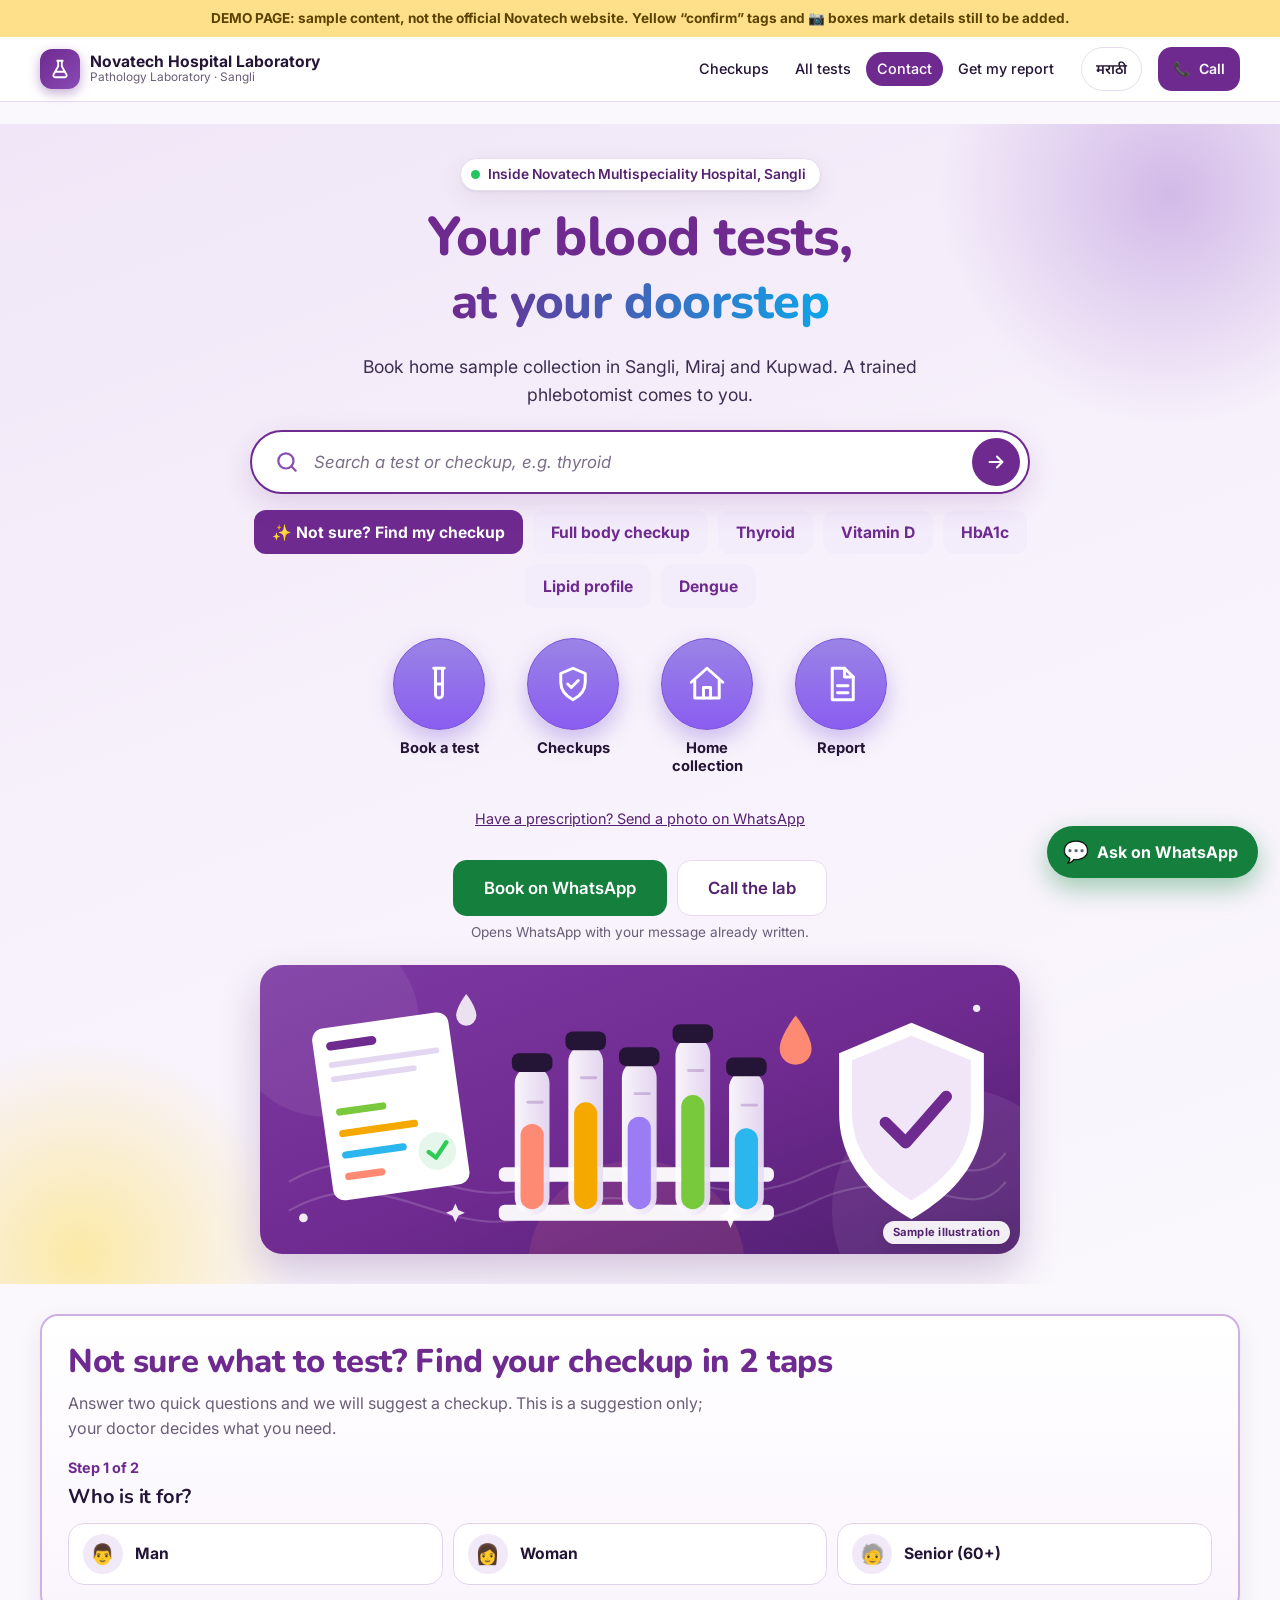
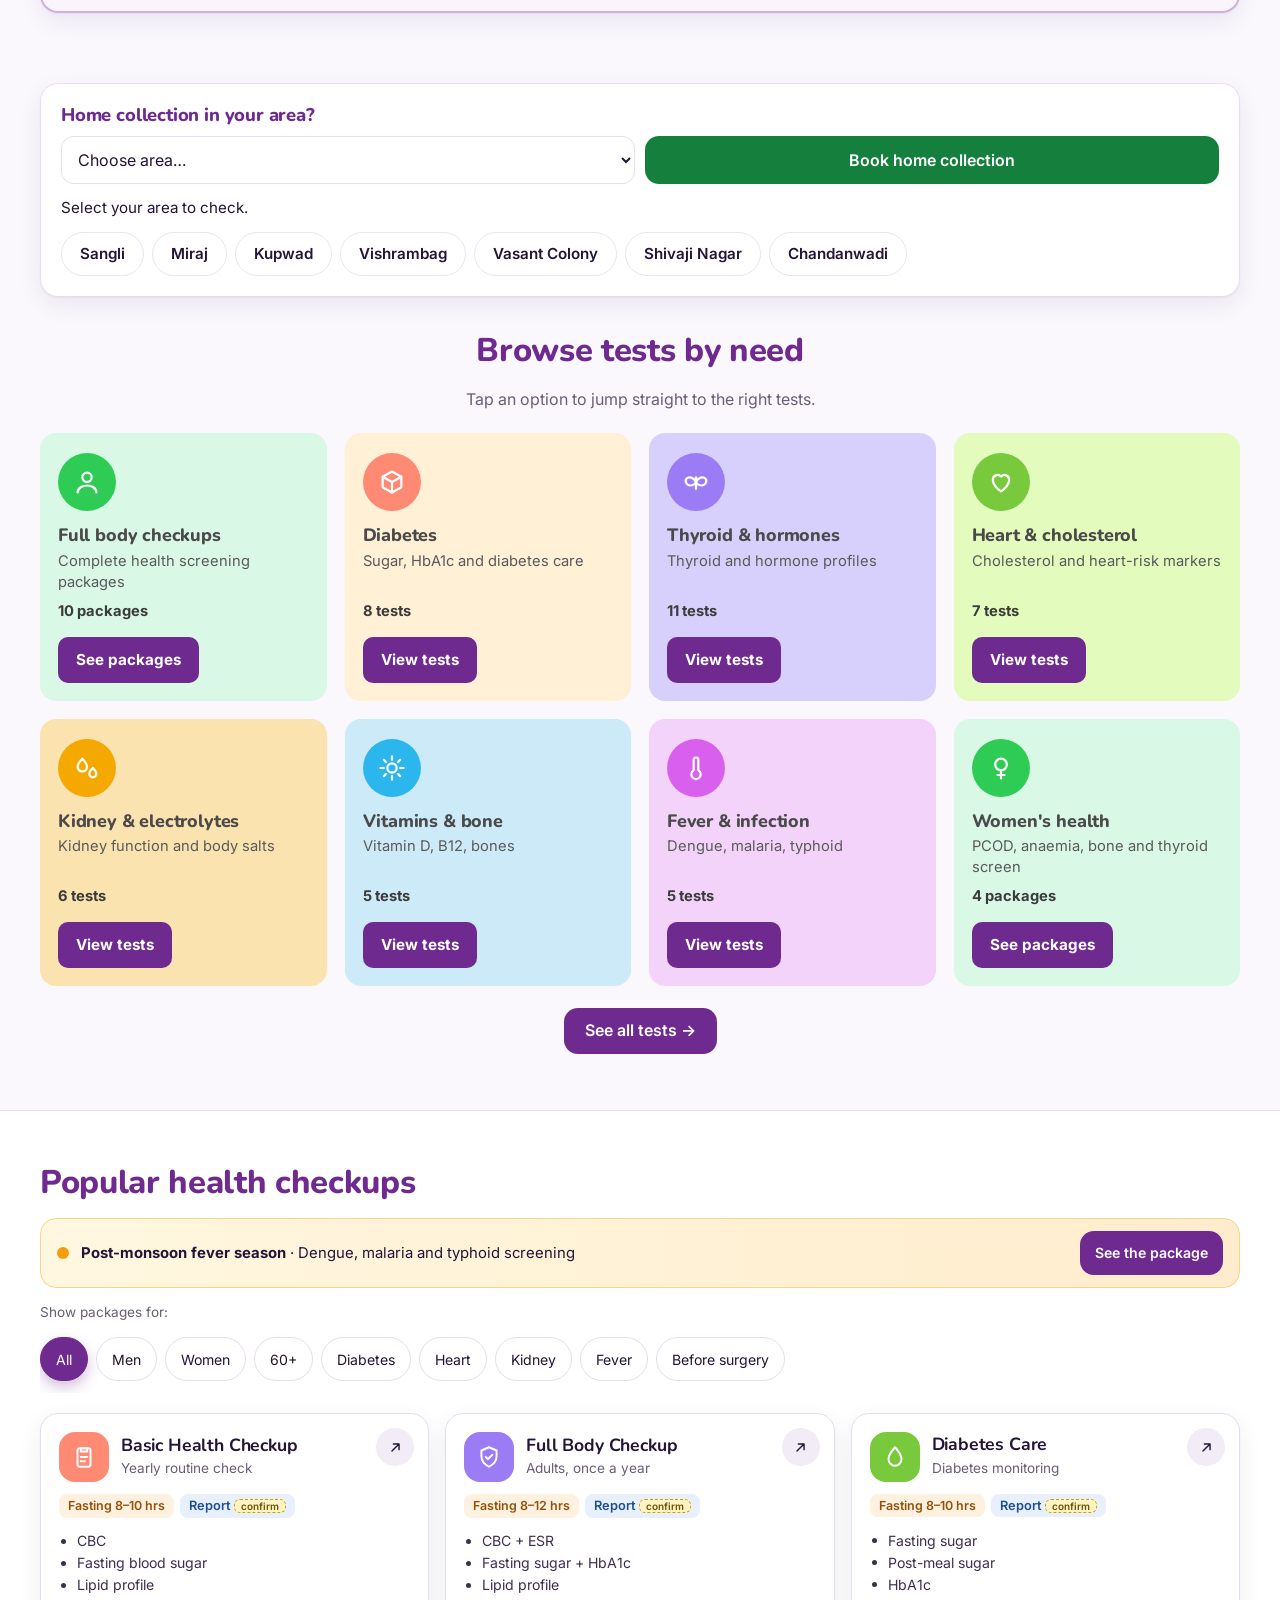
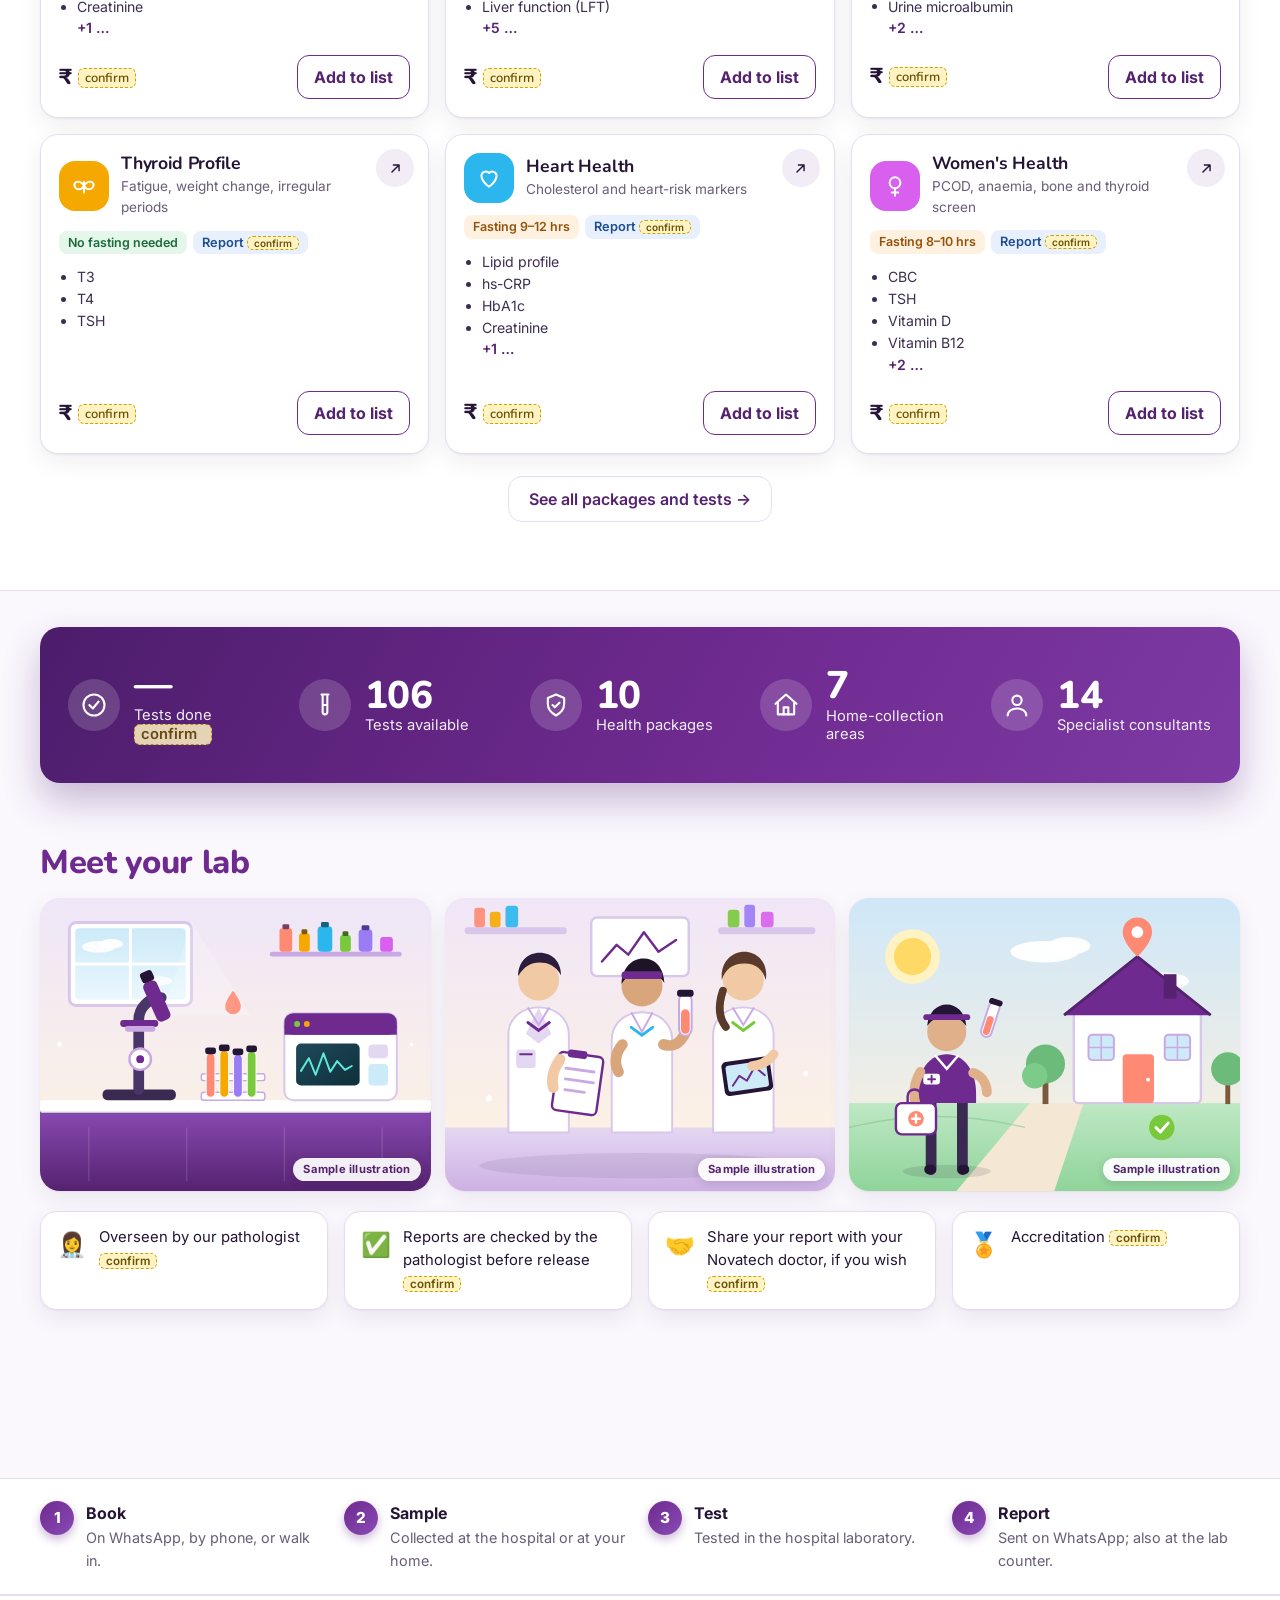
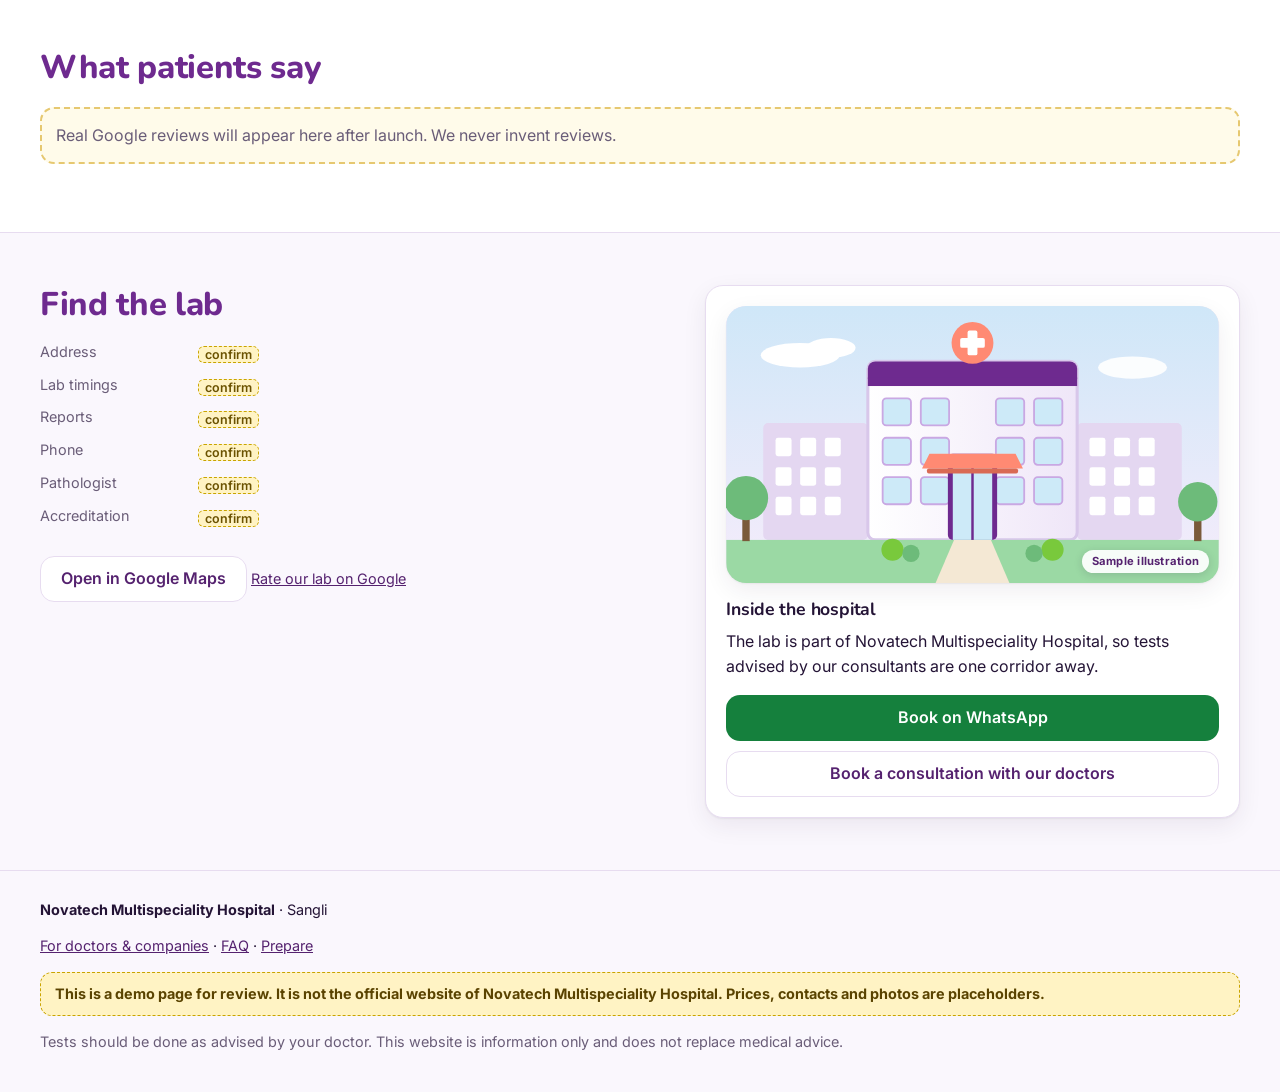
==== commit eb8d43fb: "Replace blur filters with radial gradients for faster first paint (v20261026234219) Co-Authored-By: " ====
--- a/index.html
+++ b/index.html
@@ -11,7 +11,7 @@
 <link rel="preconnect" href="https://fonts.gstatic.com" crossorigin>
 <link rel="preload" as="style" href="https://fonts.googleapis.com/css2?family=Inter:wght@400;600;700&family=Nunito:wght@800&family=Noto+Sans+Devanagari:wght@400;700&display=swap" onload="this.onload=null;this.rel='stylesheet'">
 <noscript><link rel="stylesheet" href="https://fonts.googleapis.com/css2?family=Inter:wght@400;600;700&family=Nunito:wght@800&family=Noto+Sans+Devanagari:wght@400;700&display=swap"></noscript>
-<link rel="stylesheet" href="styles.css?v=20261026234045">
+<link rel="stylesheet" href="styles.css?v=20261026234219">
 <script>document.documentElement.classList.add("js");setTimeout(function(){document.documentElement.classList.add("ready")},3500);</script>
 
 <!-- Local-business data for Google. DISABLED in the demo: at launch fill the [confirm] values and change type="application/json" back to type="application/ld+json". -->
@@ -227,9 +227,9 @@
   </div>
 </div>
 
-<script defer src="data.js?v=20261026234045"></script>
-<script defer src="i18n-extra.js?v=20261026234045"></script>
-<script defer src="i18n-lean.js?v=20261026234045"></script>
-<script defer src="app.js?v=20261026234045"></script>
+<script defer src="data.js?v=20261026234219"></script>
+<script defer src="i18n-extra.js?v=20261026234219"></script>
+<script defer src="i18n-lean.js?v=20261026234219"></script>
+<script defer src="app.js?v=20261026234219"></script>
 </body>
 </html>
--- a/styles.css
+++ b/styles.css
@@ -718,3 +718,8 @@
 .ready main, .ready footer { visibility: visible; animation: fadein .25s both; }
 @keyframes fadein { from { opacity: 0; } to { opacity: 1; } }
 @media (prefers-reduced-motion: reduce) { .ready main, .ready footer { animation: none; } }
+
+/* cheaper background glow: radial gradients instead of blur() filters (blur is very slow to paint on low-end phones) */
+.blob { filter: none; opacity: 1; }
+.blob.b1 { width: 480px; height: 480px; top: -170px; right: -130px; background: radial-gradient(circle, rgba(199, 169, 226, .75) 0, rgba(199, 169, 226, 0) 68%); }
+.blob.b2 { width: 440px; height: 440px; bottom: -190px; left: -140px; background: radial-gradient(circle, rgba(253, 230, 138, .75) 0, rgba(253, 230, 138, 0) 68%); }
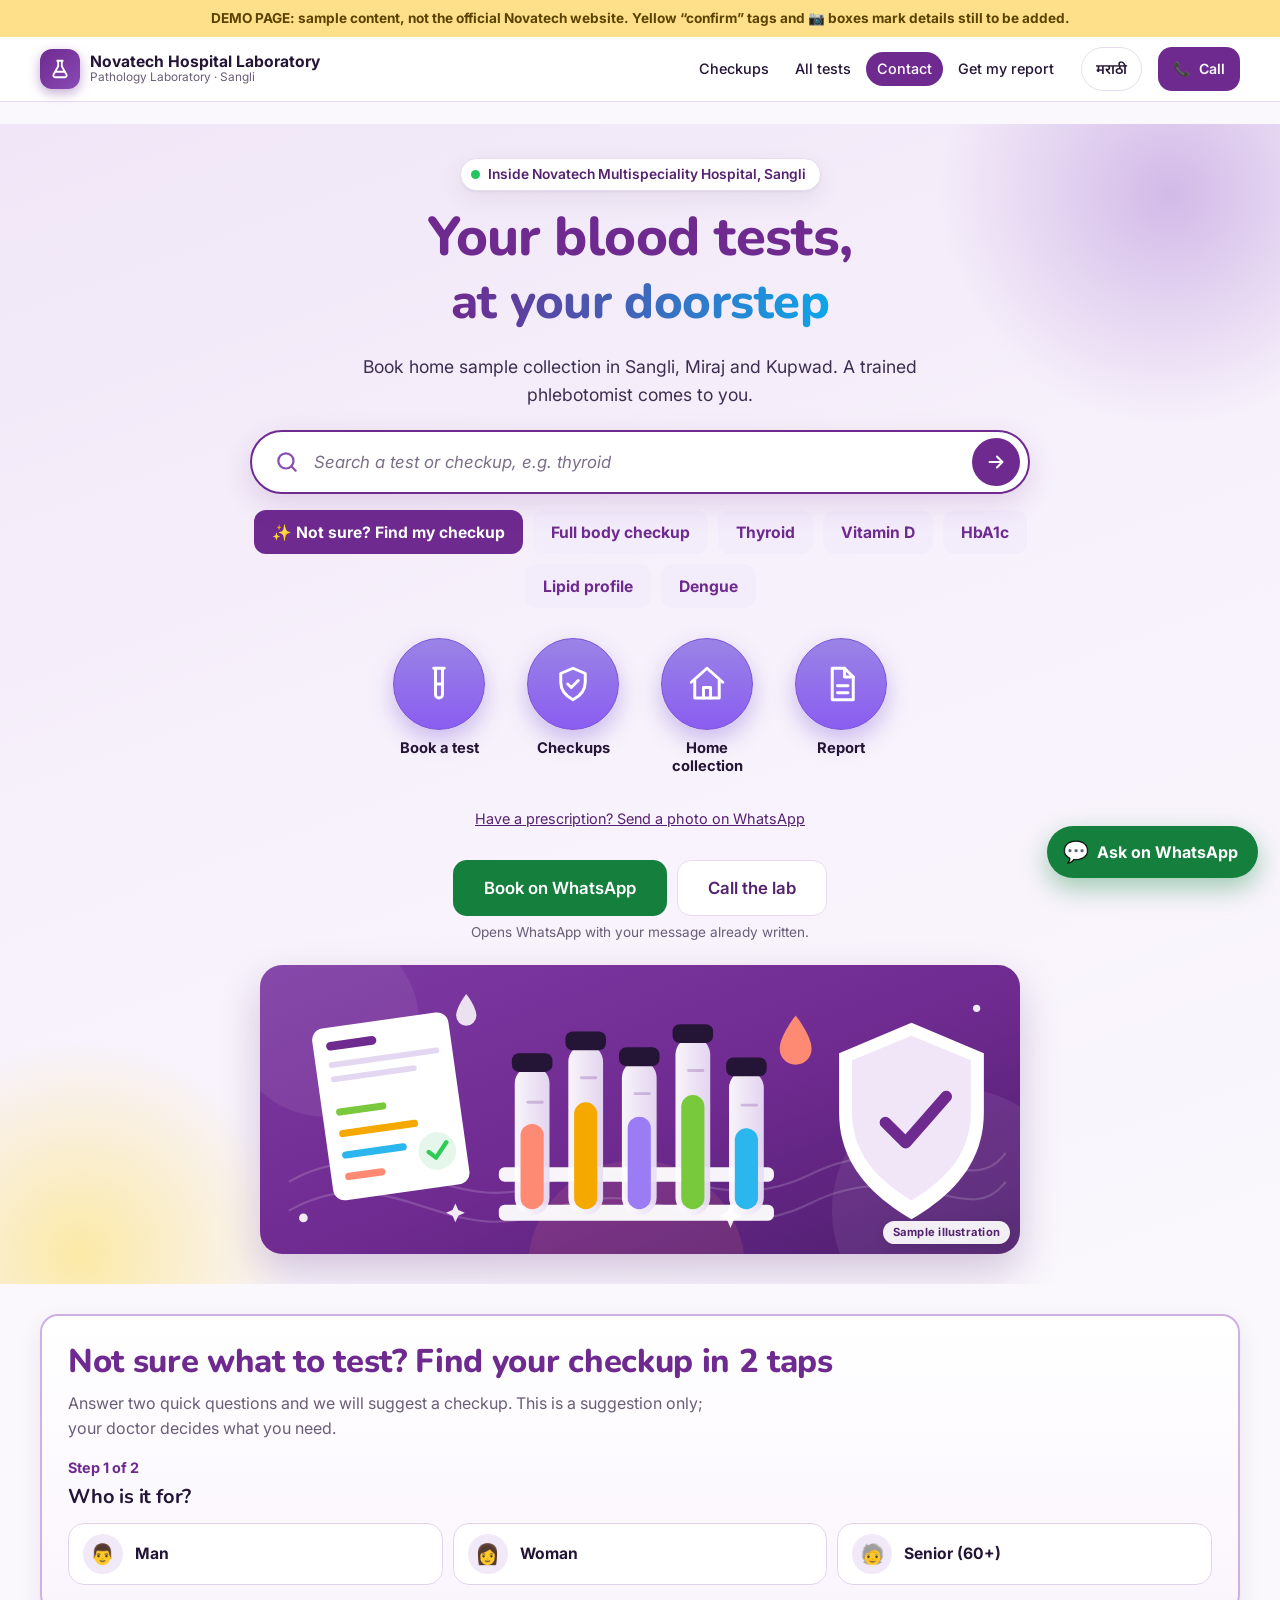
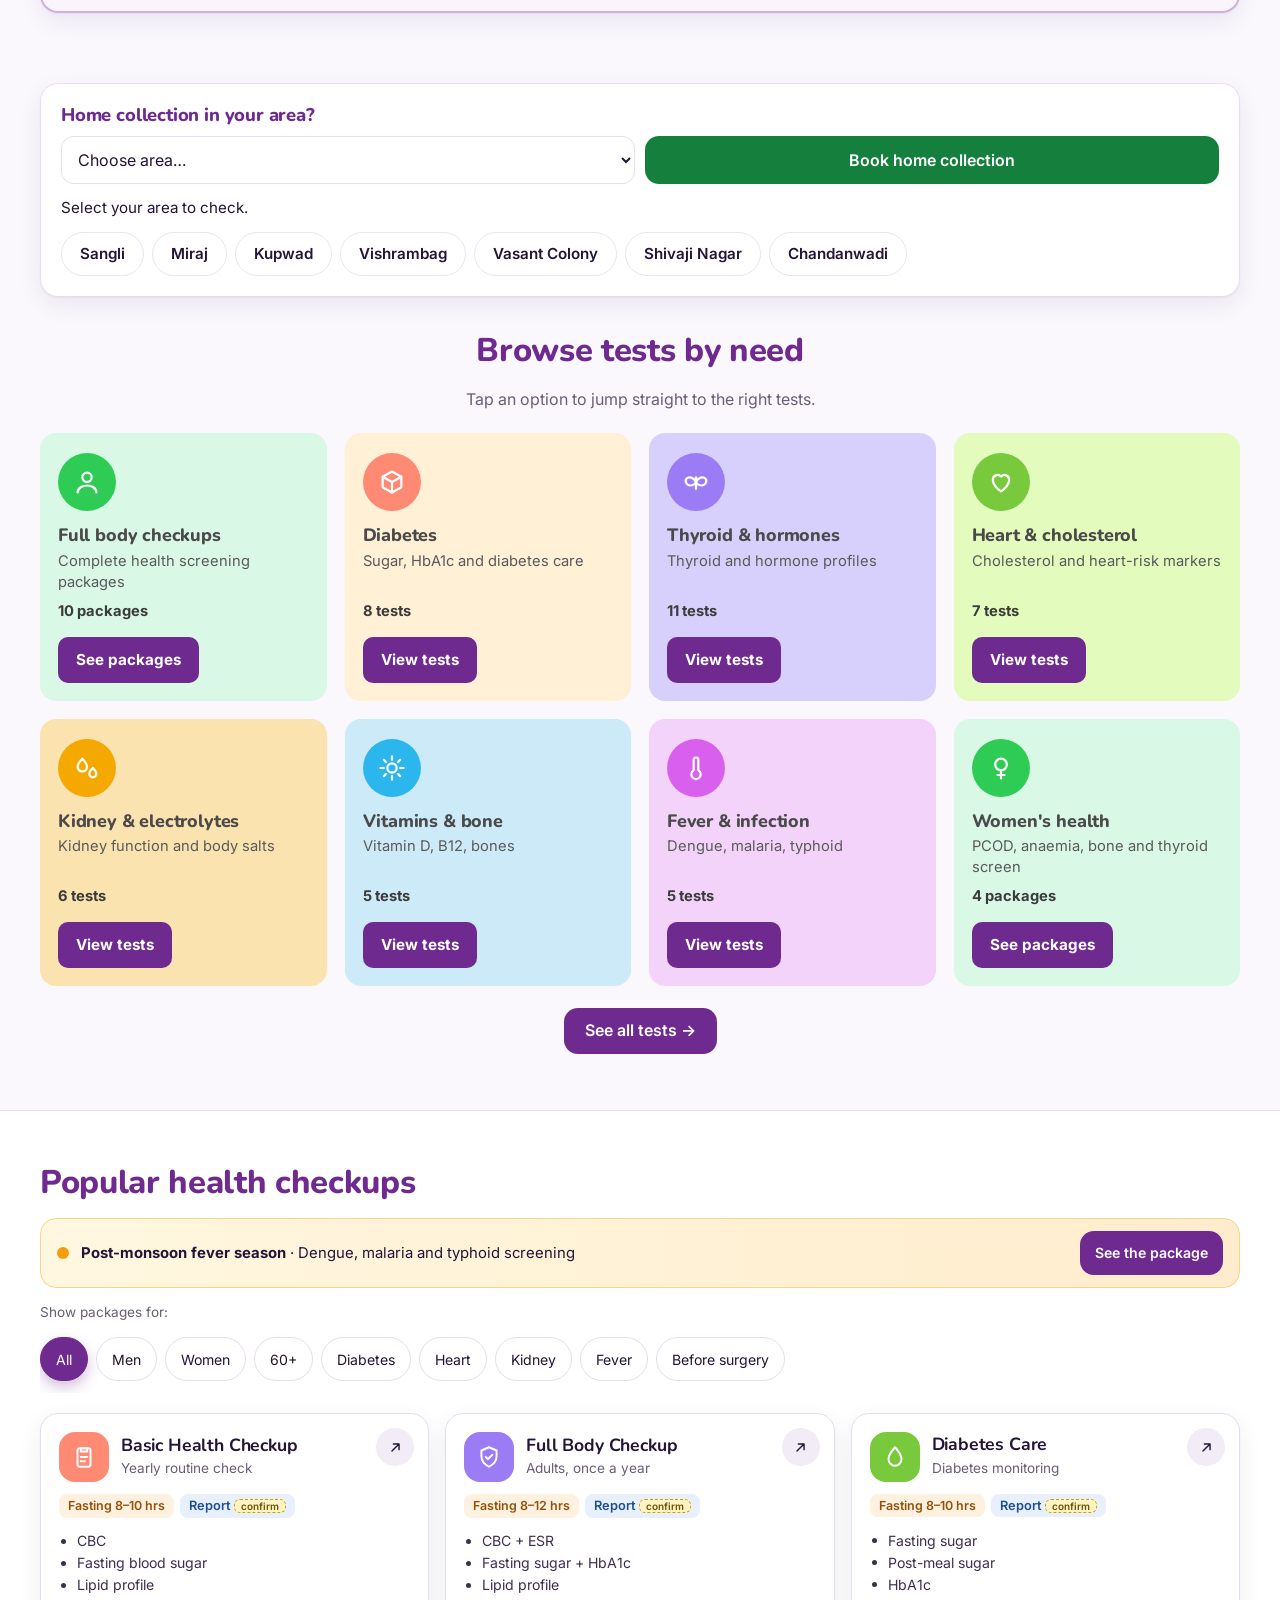
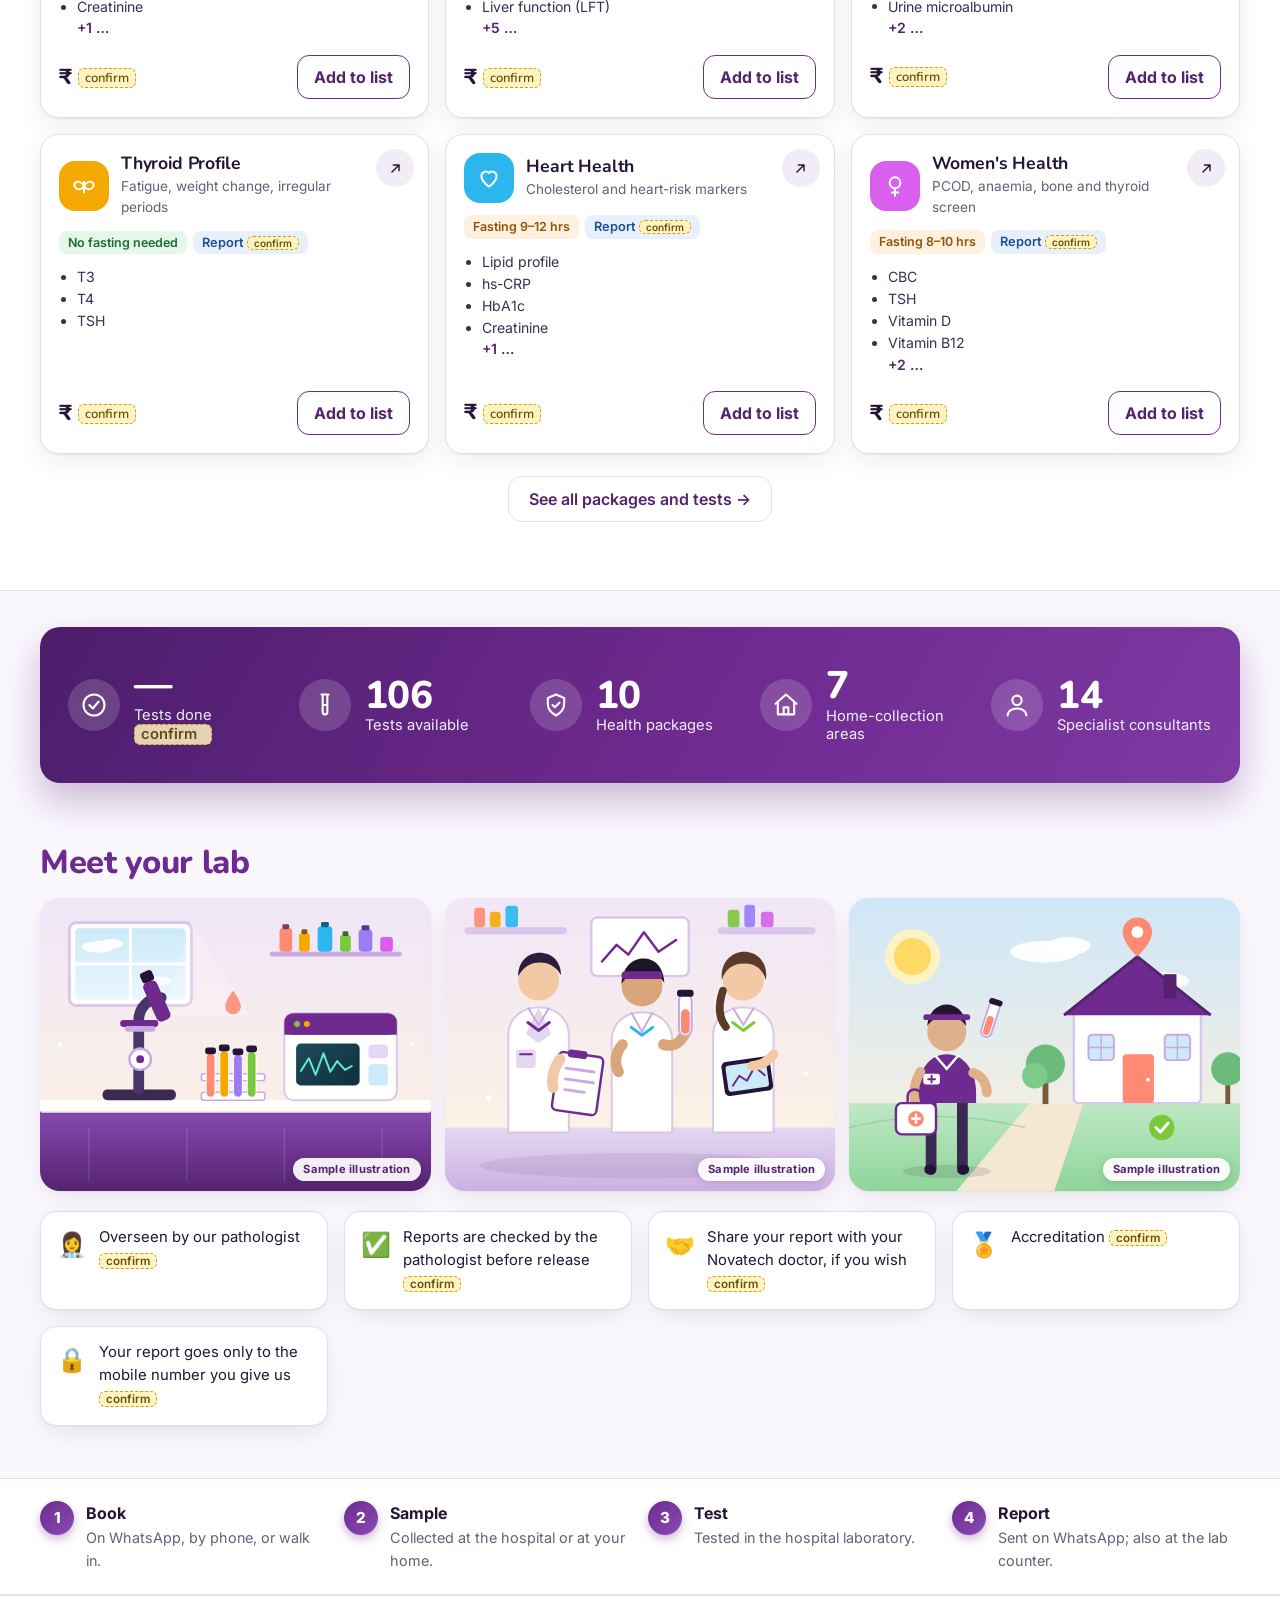
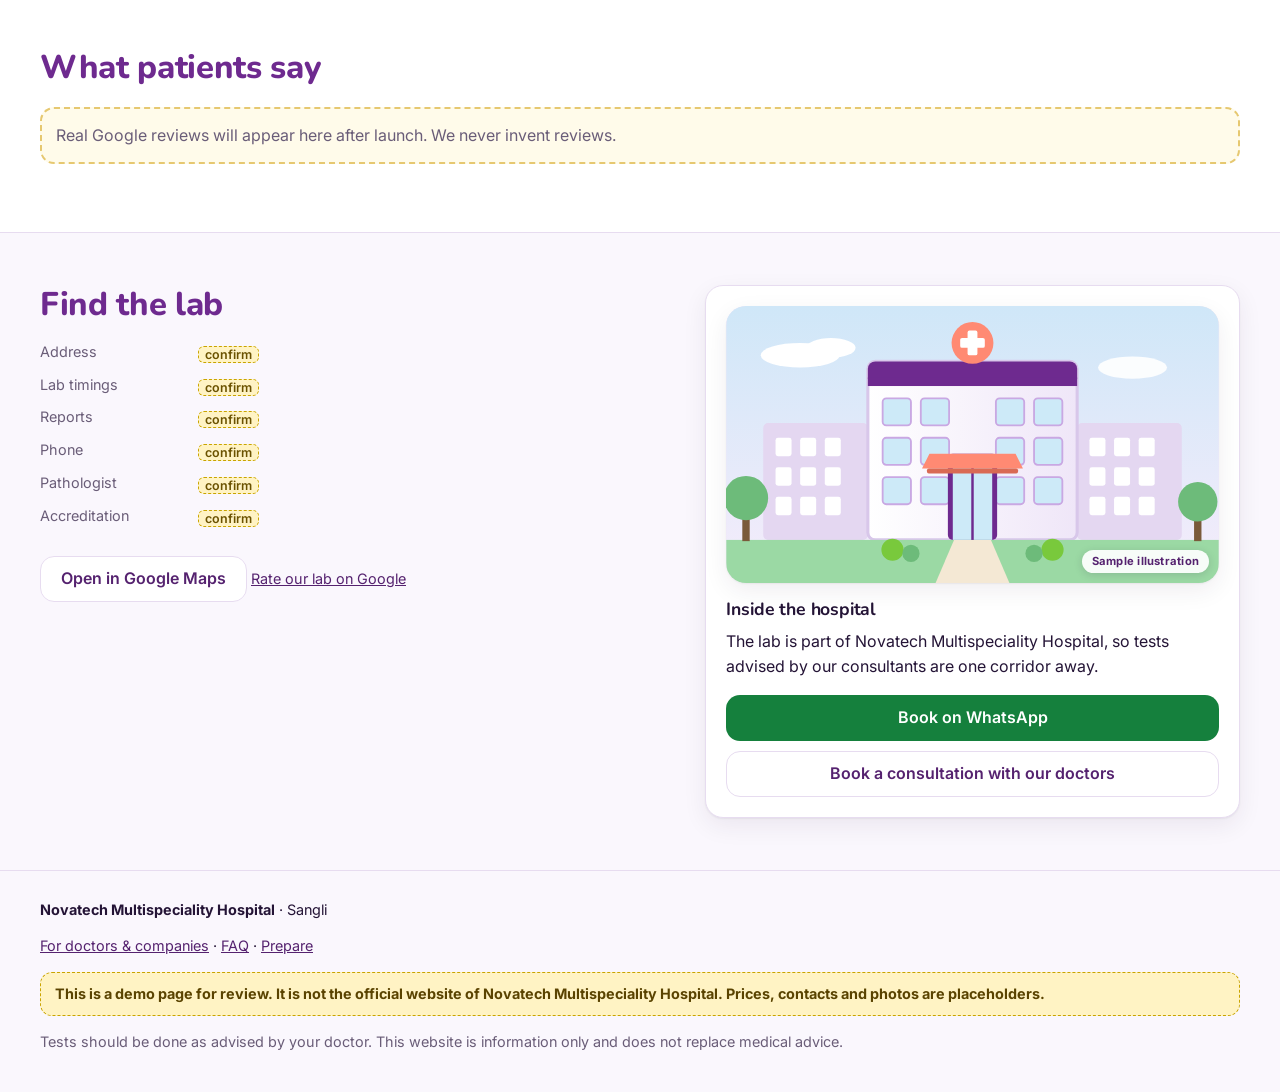
==== commit 653b9f67: "Favicon (no 404 console error) and matching accessible names (v20261026234714) Co-Authored-By: Claud" ====
--- a/index.html
+++ b/index.html
@@ -6,12 +6,13 @@
 <title>DEMO · Pathology Lab in Sangli | Novatech Multispeciality Hospital</title>
 <meta name="description" content="DEMO page, not the official site. Blood tests, health checkup packages and home sample collection in Sangli, Miraj and Kupwad. Pathology laboratory inside Novatech Multispeciality Hospital. Reports on WhatsApp.">
 <meta name="robots" content="noindex, nofollow"><!-- DEMO: replace with index, follow when the real site goes live -->
+<link rel="icon" href="data:image/svg+xml,%3Csvg xmlns='http://www.w3.org/2000/svg' viewBox='0 0 32 32'%3E%3Crect width='32' height='32' rx='8' fill='%236e2a8f'/%3E%3Cpath d='M12 6h8M13 6v7l-5 9a2 2 0 0 0 1.8 3h12.4a2 2 0 0 0 1.8-3l-5-9V6' fill='none' stroke='white' stroke-width='2' stroke-linecap='round' stroke-linejoin='round'/%3E%3C/svg%3E">
 <meta name="theme-color" content="#6e2a8f">
 <link rel="preconnect" href="https://fonts.googleapis.com">
 <link rel="preconnect" href="https://fonts.gstatic.com" crossorigin>
 <link rel="preload" as="style" href="https://fonts.googleapis.com/css2?family=Inter:wght@400;600;700&family=Nunito:wght@800&family=Noto+Sans+Devanagari:wght@400;700&display=swap" onload="this.onload=null;this.rel='stylesheet'">
 <noscript><link rel="stylesheet" href="https://fonts.googleapis.com/css2?family=Inter:wght@400;600;700&family=Nunito:wght@800&family=Noto+Sans+Devanagari:wght@400;700&display=swap"></noscript>
-<link rel="stylesheet" href="styles.css?v=20261026234219">
+<link rel="stylesheet" href="styles.css?v=20261026234714">
 <script>document.documentElement.classList.add("js");setTimeout(function(){document.documentElement.classList.add("ready")},3500);</script>
 
 <!-- Local-business data for Google. DISABLED in the demo: at launch fill the [confirm] values and change type="application/json" back to type="application/ld+json". -->
@@ -34,7 +35,7 @@
 
 <header class="topbar">
   <div class="wrap topbar-in">
-    <a class="brand" href="index.html" aria-label="Novatech Hospital Laboratory">
+    <a class="brand" href="index.html">
       <span class="brand-mark" aria-hidden="true">
         <svg viewBox="0 0 24 24" width="22" height="22" fill="none" stroke="currentColor" stroke-width="2" stroke-linecap="round" stroke-linejoin="round"><path d="M9 3h6M10 3v6l-5 9a2 2 0 0 0 1.8 3h10.4A2 2 0 0 0 19 18l-5-9V3"/><path d="M7.5 15h9"/></svg>
       </span>
@@ -46,7 +47,7 @@
       <a href="#contact" data-i18n="navContact"></a>
       <a href="#" data-wa="report" data-i18n="getReport"></a>
     </nav>
-    <button class="lang" id="langBtn" type="button" aria-label="Switch language">मराठी</button>
+    <button class="lang" id="langBtn" type="button">मराठी</button>
     <a class="btn btn-primary sm hcall" data-call href="#">📞 <span data-i18n="callShort"></span></a>
   </div>
 </header>
@@ -227,9 +228,9 @@
   </div>
 </div>
 
-<script defer src="data.js?v=20261026234219"></script>
-<script defer src="i18n-extra.js?v=20261026234219"></script>
-<script defer src="i18n-lean.js?v=20261026234219"></script>
-<script defer src="app.js?v=20261026234219"></script>
+<script defer src="data.js?v=20261026234714"></script>
+<script defer src="i18n-extra.js?v=20261026234714"></script>
+<script defer src="i18n-lean.js?v=20261026234714"></script>
+<script defer src="app.js?v=20261026234714"></script>
 </body>
 </html>
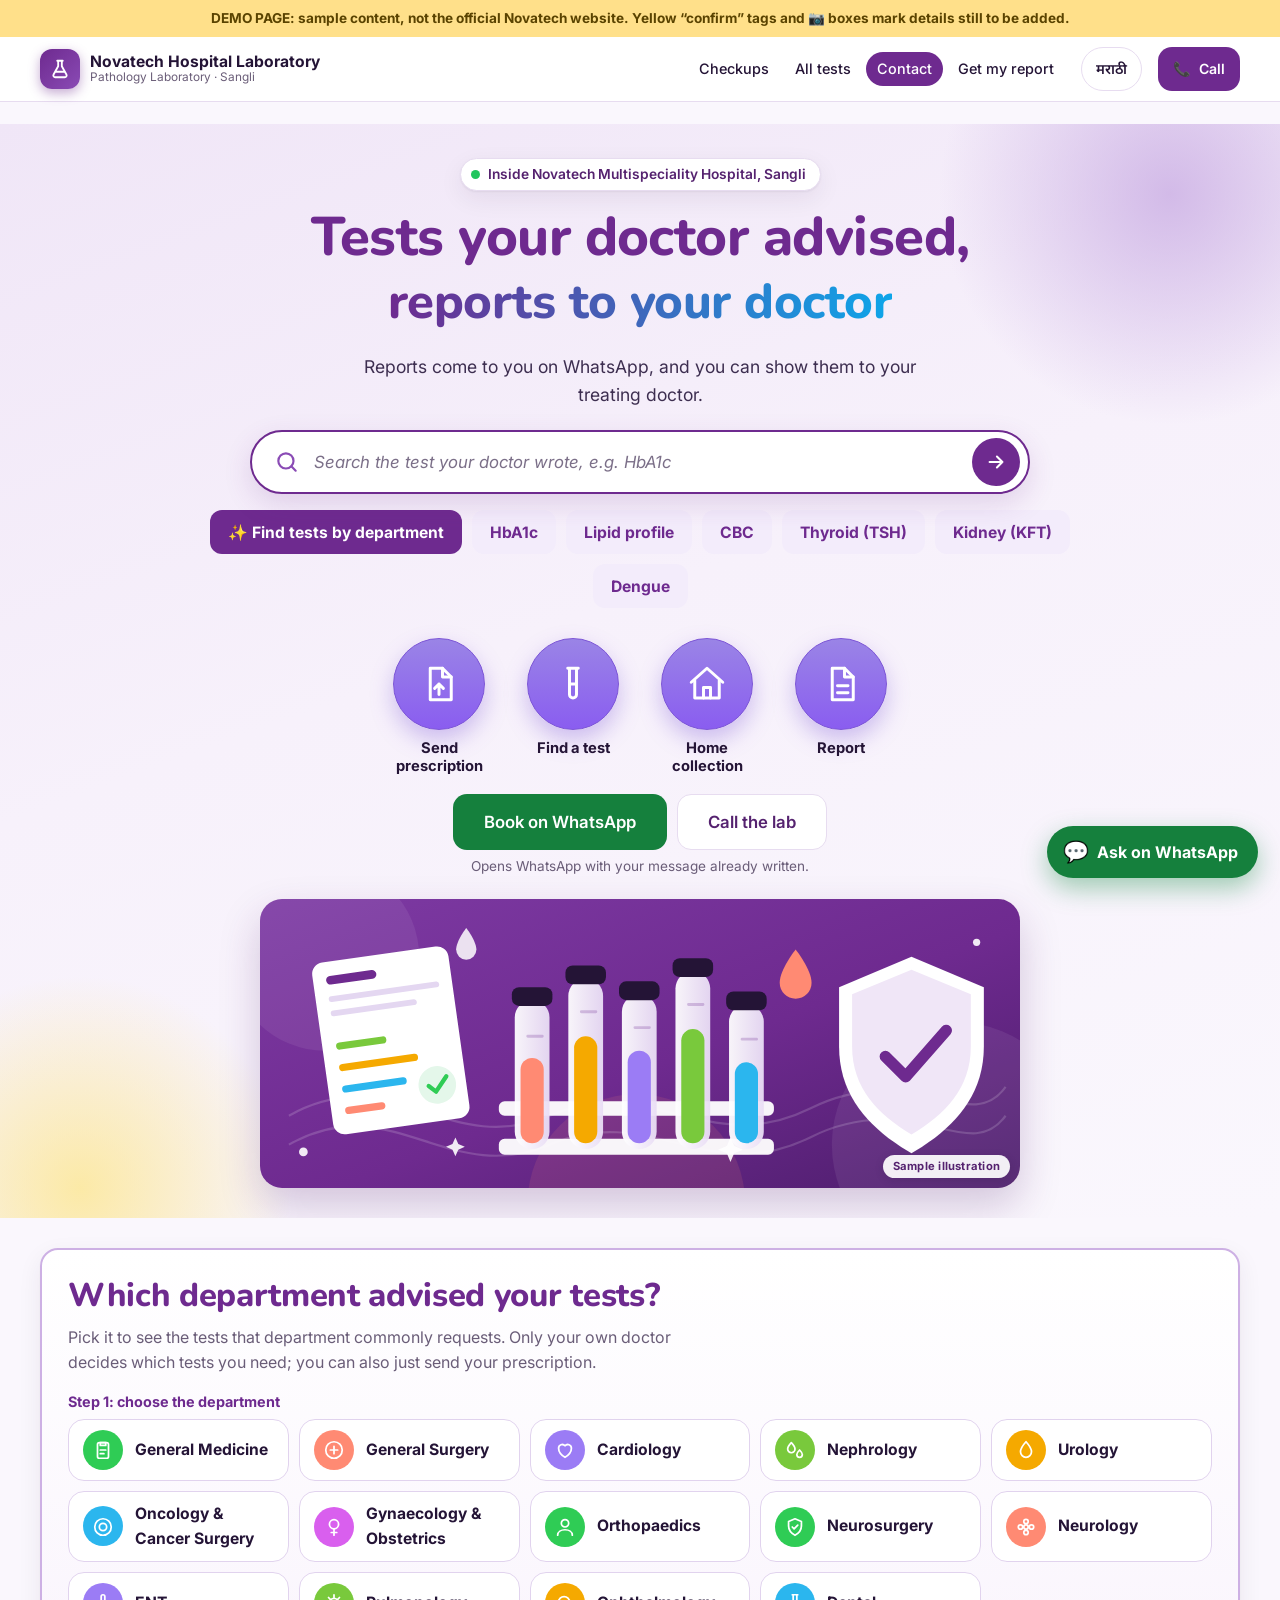
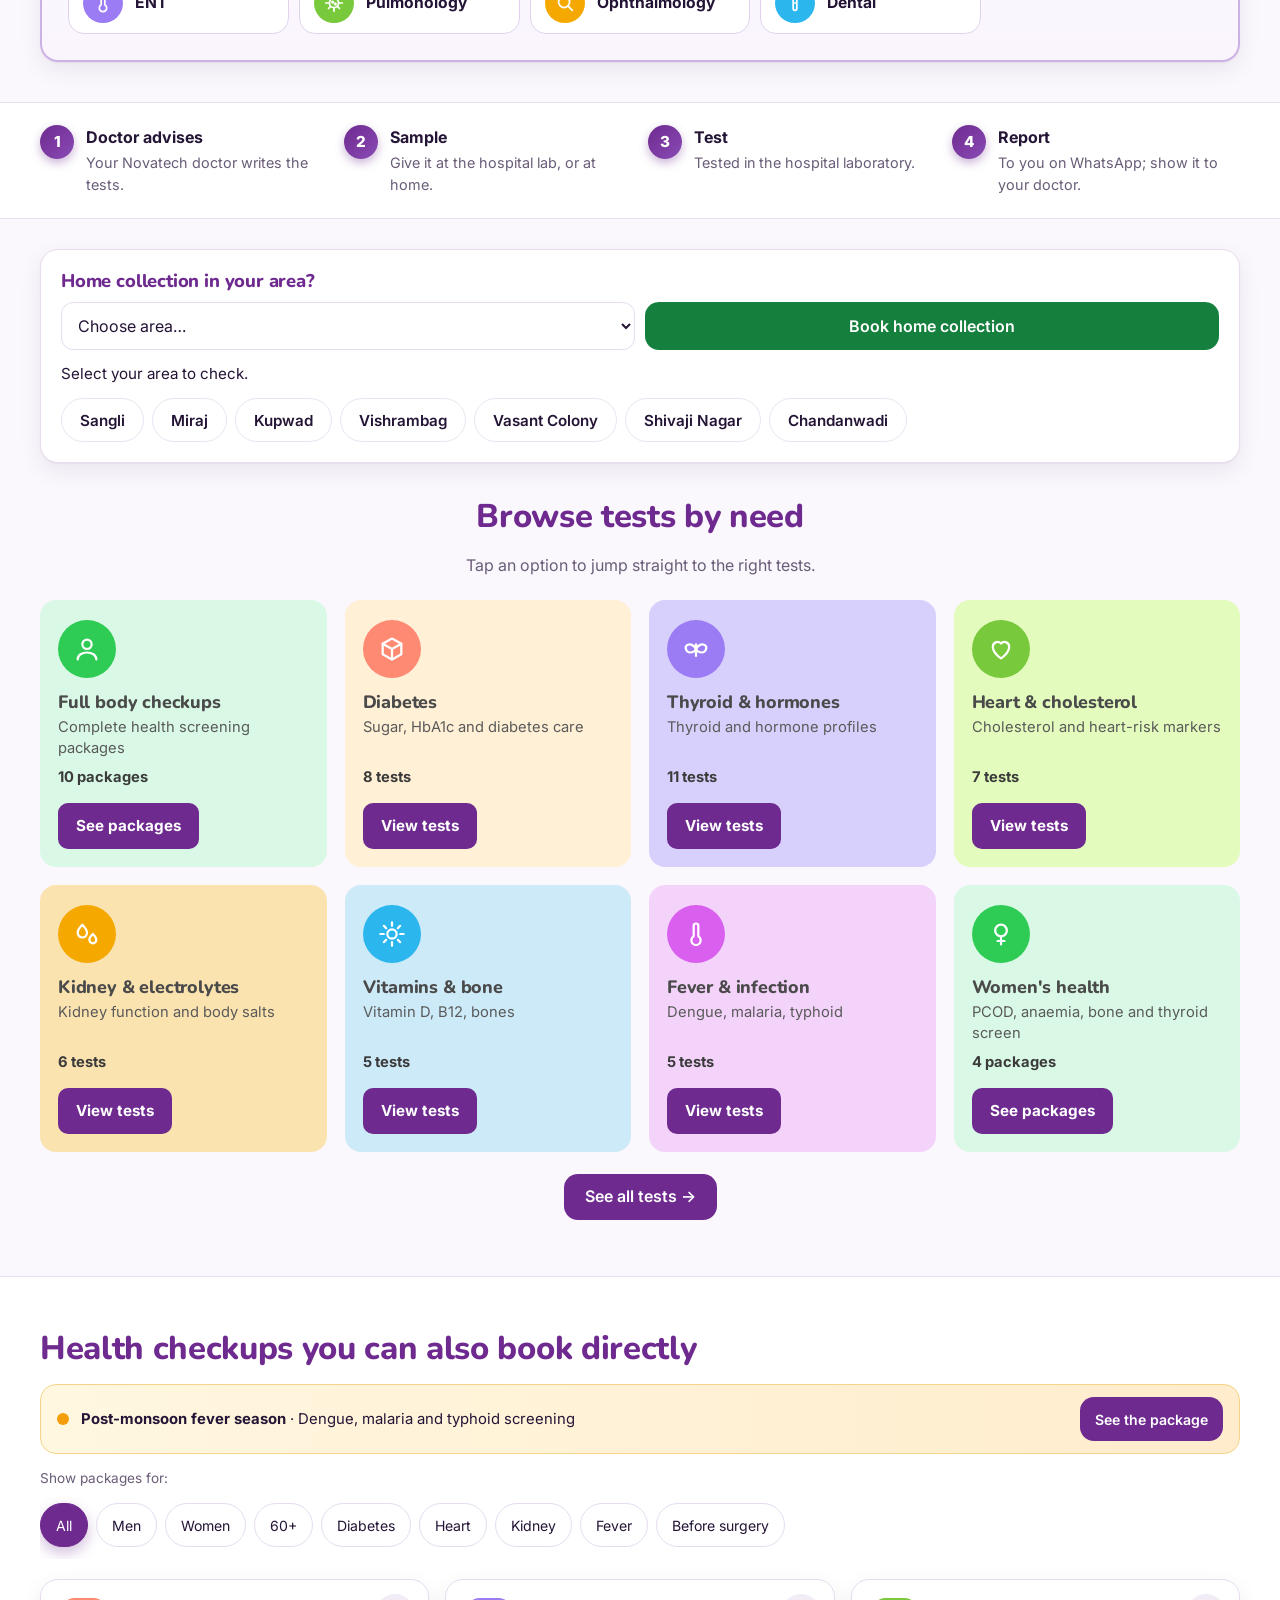
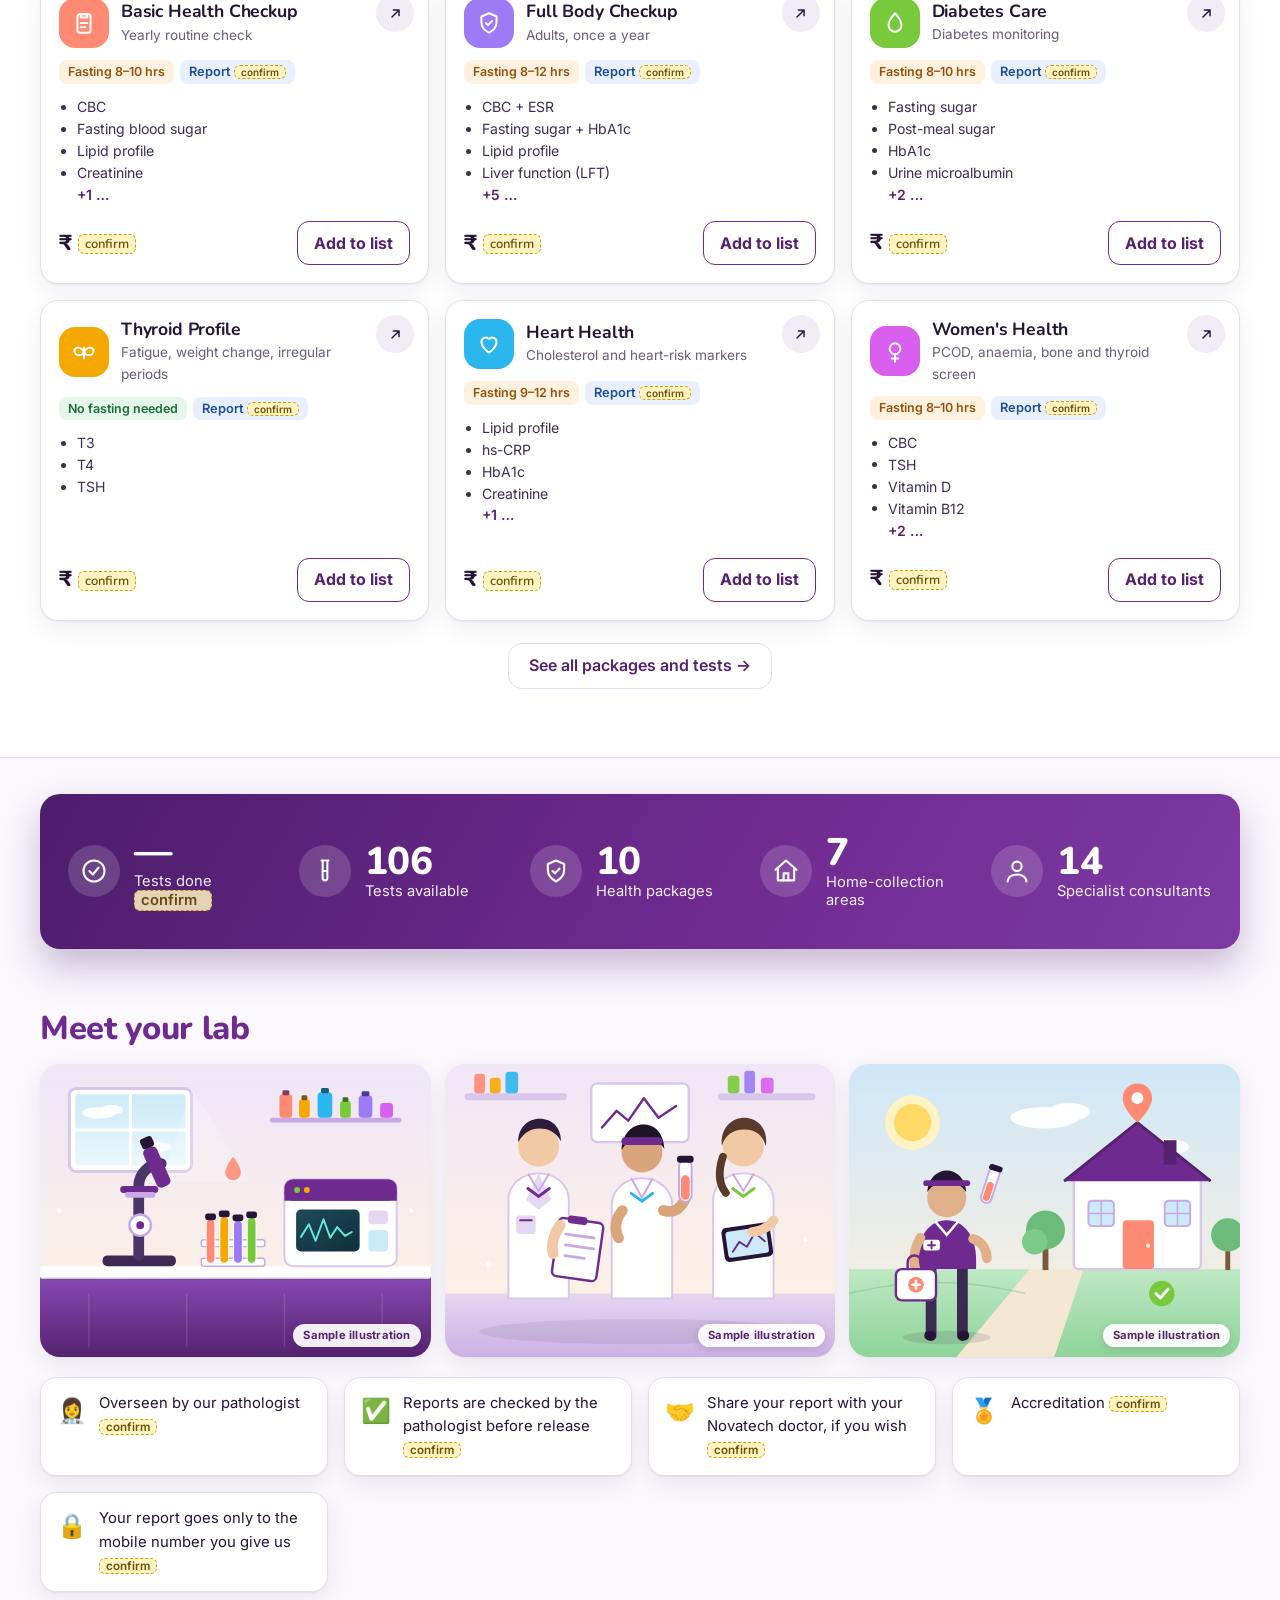
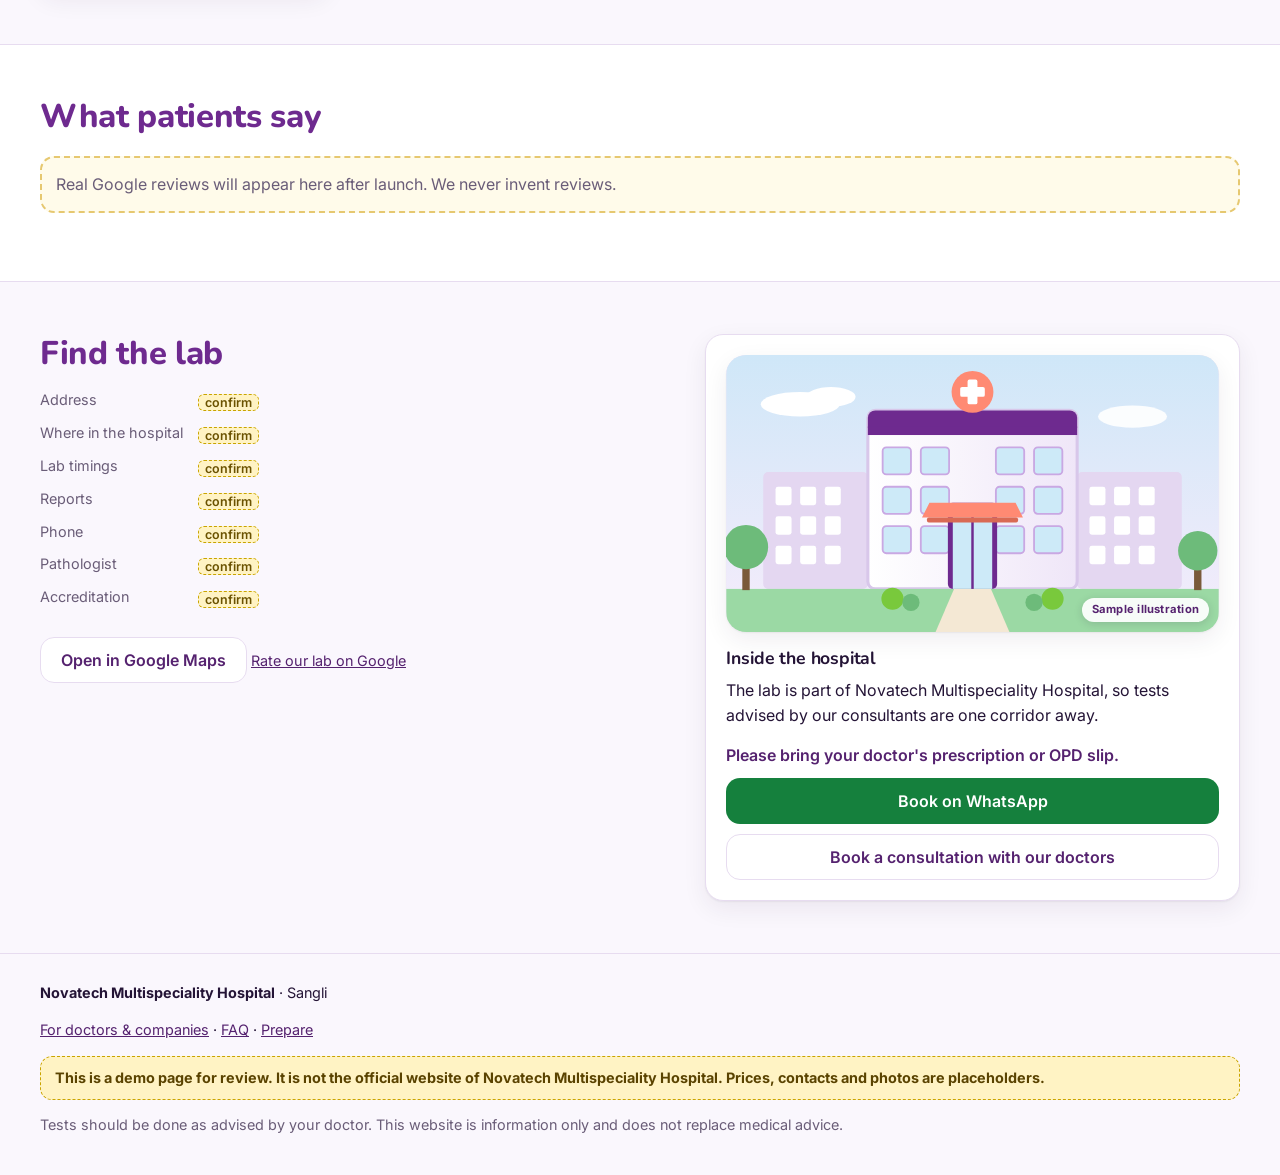
==== commit 8dd0062d: "Reposition for doctor-advised tests: department finder, prescription-first actions, lab-visit info (" ====
--- a/index.html
+++ b/index.html
@@ -12,7 +12,7 @@
 <link rel="preconnect" href="https://fonts.gstatic.com" crossorigin>
 <link rel="preload" as="style" href="https://fonts.googleapis.com/css2?family=Inter:wght@400;600;700&family=Nunito:wght@800&family=Noto+Sans+Devanagari:wght@400;700&display=swap" onload="this.onload=null;this.rel='stylesheet'">
 <noscript><link rel="stylesheet" href="https://fonts.googleapis.com/css2?family=Inter:wght@400;600;700&family=Nunito:wght@800&family=Noto+Sans+Devanagari:wght@400;700&display=swap"></noscript>
-<link rel="stylesheet" href="styles.css?v=20261026234714">
+<link rel="stylesheet" href="styles.css?v=20261027000035">
 <script>document.documentElement.classList.add("js");setTimeout(function(){document.documentElement.classList.add("ready")},3500);</script>
 
 <!-- Local-business data for Google. DISABLED in the demo: at launch fill the [confirm] values and change type="application/json" back to type="application/ld+json". -->
@@ -75,13 +75,12 @@
       <div class="chipbar" id="chipbar"></div>
 
       <div class="rbtns">
-        <a class="rbtn" href="tests.html#tests"><span class="rb-c"><svg viewBox="0 0 24 24" aria-hidden="true"><path d="M9 3h6M10 3v15a2 2 0 0 0 4 0V3M10 12h4"/></svg></span><b data-i18n="bookTest"></b></a>
-        <a class="rbtn" href="#featured"><span class="rb-c"><svg viewBox="0 0 24 24" aria-hidden="true"><path d="M12 3l7 3v5c0 5-3.2 8-7 10-3.8-2-7-5-7-10V6z"/><path d="M9 12l2 2 4-4"/></svg></span><b data-i18n="navCheckups"></b></a>
+        <a class="rbtn" data-wa="rx" href="#"><span class="rb-c"><svg viewBox="0 0 24 24" aria-hidden="true"><path d="M7 3h7l5 5v13H7z"/><path d="M14 3v5h5M12 18v-6M9.5 14.5L12 12l2.5 2.5"/></svg></span><b data-i18n="qRxBtn"></b></a>
+        <a class="rbtn" href="tests.html#tests"><span class="rb-c"><svg viewBox="0 0 24 24" aria-hidden="true"><path d="M9 3h6M10 3v15a2 2 0 0 0 4 0V3M10 12h4"/></svg></span><b data-i18n="qFind"></b></a>
         <a class="rbtn" href="#options"><span class="rb-c"><svg viewBox="0 0 24 24" aria-hidden="true"><path d="M3 11l9-8 9 8"/><path d="M5 10v10h14V10"/><path d="M10 20v-6h4v6"/></svg></span><b data-i18n="navHome"></b></a>
         <a class="rbtn" data-wa="report" href="#"><span class="rb-c"><svg viewBox="0 0 24 24" aria-hidden="true"><path d="M7 3h7l5 5v13H7z"/><path d="M14 3v5h5M10 13h6M10 17h6"/></svg></span><b data-i18n="qReport"></b></a>
       </div>
 
-      <p class="rx-link"><a class="link-sm" data-wa="rx" href="#" data-i18n="uploadRx"></a></p>
       <div class="cta-row ctr-row">
         <a class="btn btn-wa btn-lg" data-wa="hello" href="#"><span data-i18n="ctaWhatsapp"></span></a>
         <a class="btn btn-ghost btn-lg" data-call href="#"><span data-i18n="ctaCall"></span></a>
@@ -95,10 +94,22 @@
   <section class="sec tight" id="finder">
     <div class="wrap">
       <div class="finder card">
-        <h2 data-i18n="finderTitle"></h2>
-        <p class="sub" data-i18n="finderSub"></p>
+        <h2 data-i18n="deptTitle"></h2>
+        <p class="sub" data-i18n="deptSub"></p>
         <div id="finderBody" aria-live="polite"></div>
       </div>
+    </div>
+  </section>
+
+  <!-- HOW IT WORKS (one compact row) -->
+  <section class="band">
+    <div class="wrap">
+      <ol class="steps compact">
+        <li><span class="n">1</span><div><strong data-i18n="s1t"></strong><p data-i18n="s1d"></p></div></li>
+        <li><span class="n">2</span><div><strong data-i18n="s2t"></strong><p data-i18n="s2d"></p></div></li>
+        <li><span class="n">3</span><div><strong data-i18n="s3t"></strong><p data-i18n="s3d"></p></div></li>
+        <li><span class="n">4</span><div><strong data-i18n="s4t"></strong><p data-i18n="s4d"></p></div></li>
+      </ol>
     </div>
   </section>
 
@@ -153,18 +164,6 @@
     </div>
   </section>
 
-  <!-- HOW IT WORKS (one compact row) -->
-  <section class="band">
-    <div class="wrap">
-      <ol class="steps compact">
-        <li><span class="n">1</span><div><strong data-i18n="s1t"></strong><p data-i18n="s1d"></p></div></li>
-        <li><span class="n">2</span><div><strong data-i18n="s2t"></strong><p data-i18n="s2d"></p></div></li>
-        <li><span class="n">3</span><div><strong data-i18n="s3t"></strong><p data-i18n="s3d"></p></div></li>
-        <li><span class="n">4</span><div><strong data-i18n="s4t"></strong><p data-i18n="s4d"></p></div></li>
-      </ol>
-    </div>
-  </section>
-
   <!-- REVIEWS (hidden until real Google reviews are added) -->
   <section class="sec alt" id="reviews" hidden>
     <div class="wrap">
@@ -180,6 +179,7 @@
         <h2 data-i18n="contactTitle"></h2>
         <dl class="facts">
           <dt data-i18n="cAddr"></dt><dd data-lab="address"></dd>
+          <dt data-i18n="cWhere"></dt><dd data-lab="location"></dd>
           <dt data-i18n="cLab"></dt><dd data-lab="hoursLab"></dd>
           <dt data-i18n="cReport"></dt><dd data-lab="hoursReport"></dd>
           <dt data-i18n="cPhone"></dt><dd data-lab="phone"></dd>
@@ -193,6 +193,7 @@
         <div class="photo wide" data-photo="building"></div>
         <h3 class="mt-s" data-i18n="inHospital"></h3>
         <p data-i18n="inHospitalD"></p>
+        <p class="bring" data-i18n="bringNote"></p>
         <a class="btn btn-wa btn-block" data-wa="hello" href="#"><span data-i18n="ctaWhatsapp"></span></a>
         <a class="btn btn-ghost btn-block" data-wa="opd" href="#"><span data-i18n="bookOpd"></span></a>
       </div>
@@ -228,9 +229,9 @@
   </div>
 </div>
 
-<script defer src="data.js?v=20261026234714"></script>
-<script defer src="i18n-extra.js?v=20261026234714"></script>
-<script defer src="i18n-lean.js?v=20261026234714"></script>
-<script defer src="app.js?v=20261026234714"></script>
+<script defer src="data.js?v=20261027000035"></script>
+<script defer src="i18n-extra.js?v=20261027000035"></script>
+<script defer src="i18n-lean.js?v=20261027000035"></script>
+<script defer src="app.js?v=20261027000035"></script>
 </body>
 </html>
--- a/styles.css
+++ b/styles.css
@@ -723,3 +723,15 @@
 .blob { filter: none; opacity: 1; }
 .blob.b1 { width: 480px; height: 480px; top: -170px; right: -130px; background: radial-gradient(circle, rgba(199, 169, 226, .75) 0, rgba(199, 169, 226, 0) 68%); }
 .blob.b2 { width: 440px; height: 440px; bottom: -190px; left: -140px; background: radial-gradient(circle, rgba(253, 230, 138, .75) 0, rgba(253, 230, 138, 0) 68%); }
+
+
+/* department finder */
+.fopts.depts { grid-template-columns: repeat(auto-fit, minmax(210px, 1fr)); }
+.fo-ico.sv { background: var(--ic); }
+.fo-ico.sv svg { width: 22px; height: 22px; fill: none; stroke: #fff; stroke-width: 1.9; stroke-linecap: round; stroke-linejoin: round; }
+.fnote { margin: -8px 0 14px; font-size: .9rem; }
+.fchips { display: flex; flex-wrap: wrap; gap: 8px; margin-bottom: 4px; }
+.fchip { min-height: 44px; padding: 0 14px; font-size: .9rem; text-align: left; }
+.fchip[aria-pressed="true"] { background: #e4d7f1; border-color: var(--brand); color: var(--brand-dark); font-weight: 700; }
+.fmore { display: flex; flex-wrap: wrap; gap: 10px; align-items: center; margin-top: 18px; }
+.bring { margin: 0 0 4px; font-weight: 600; color: var(--brand-dark); }
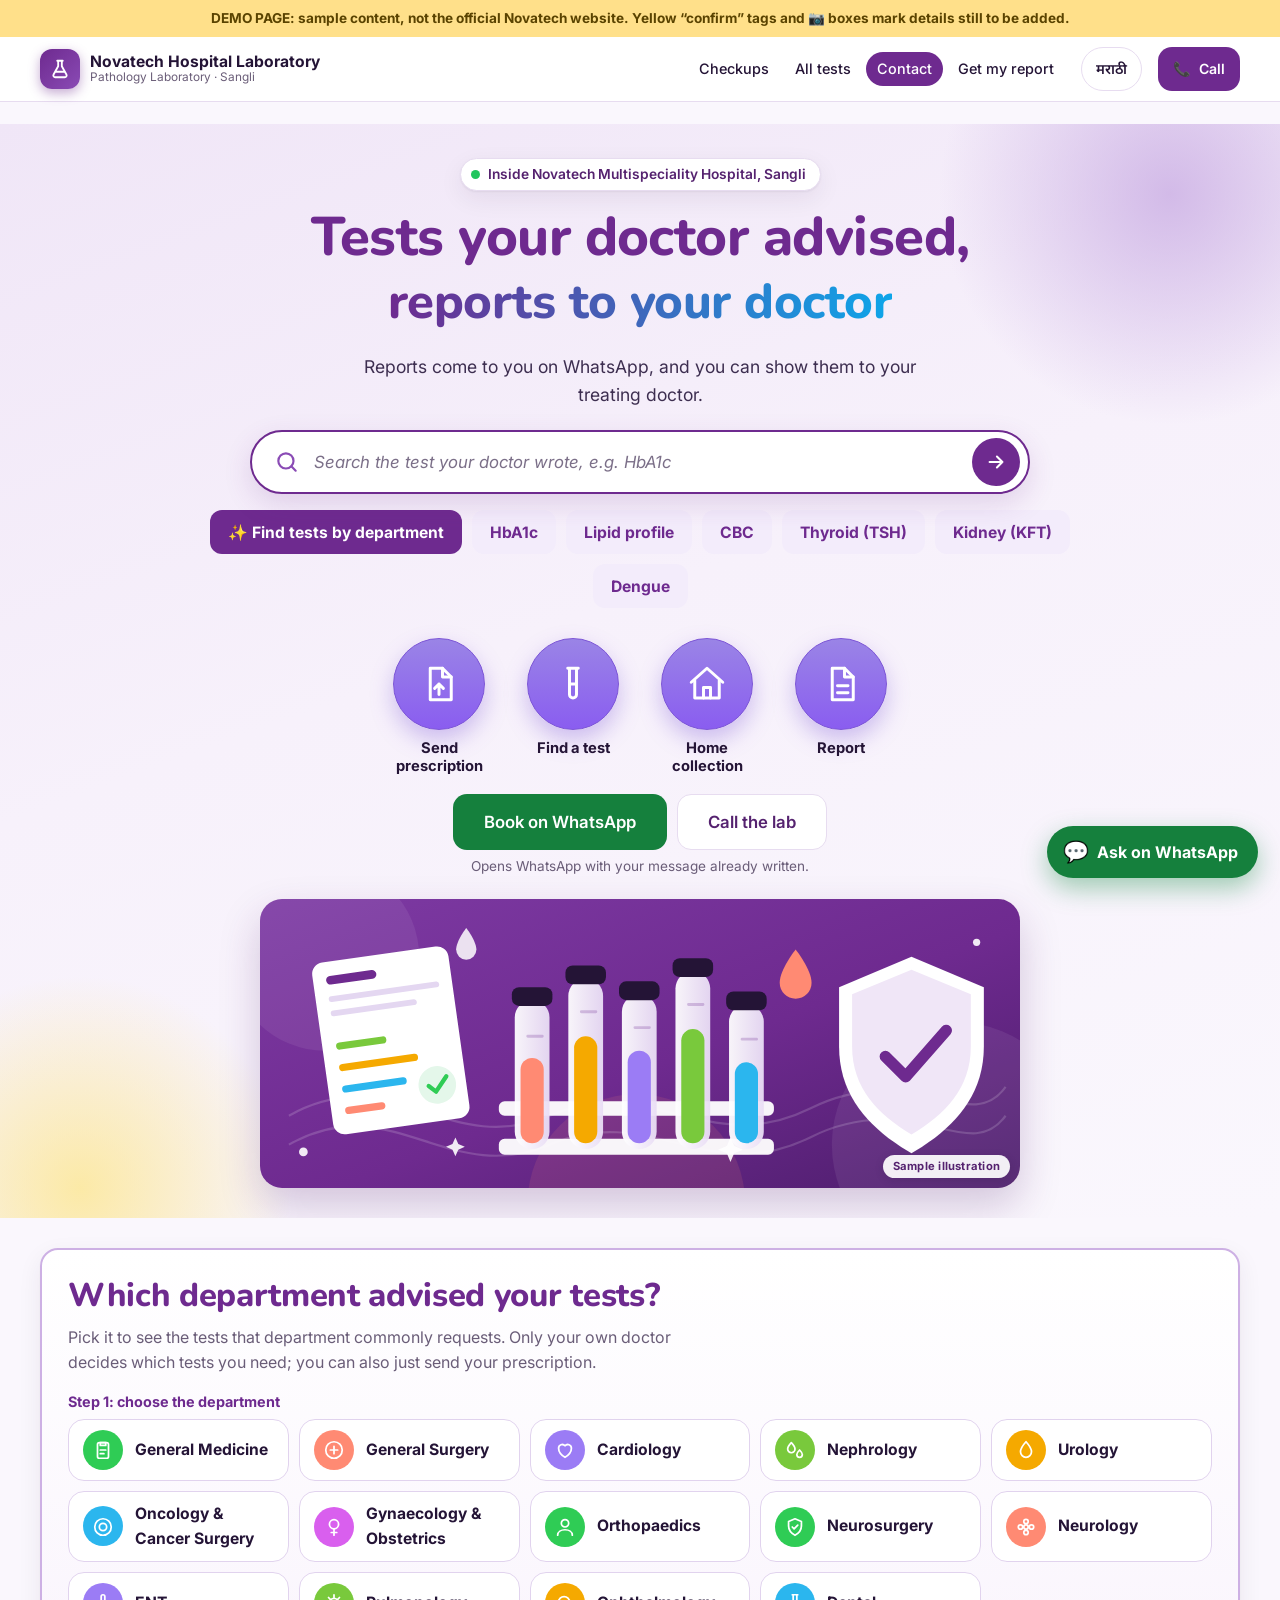
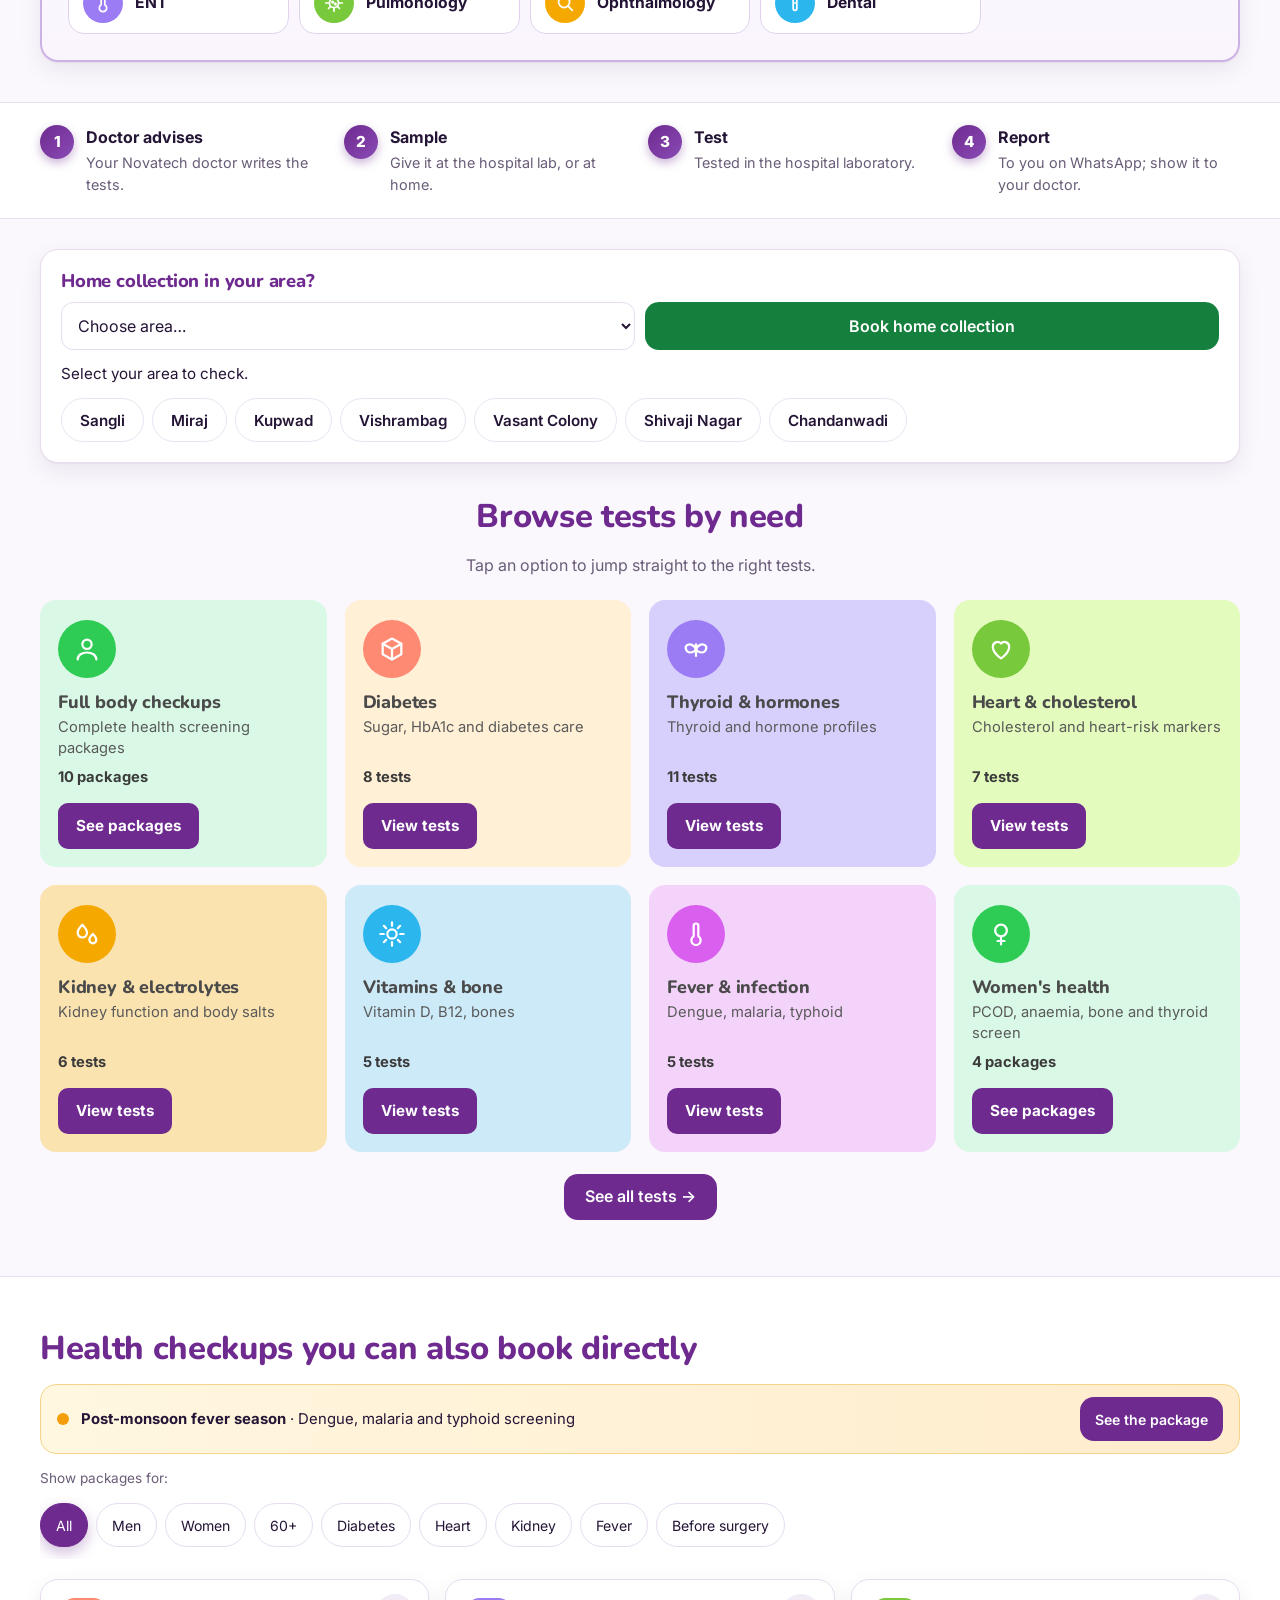
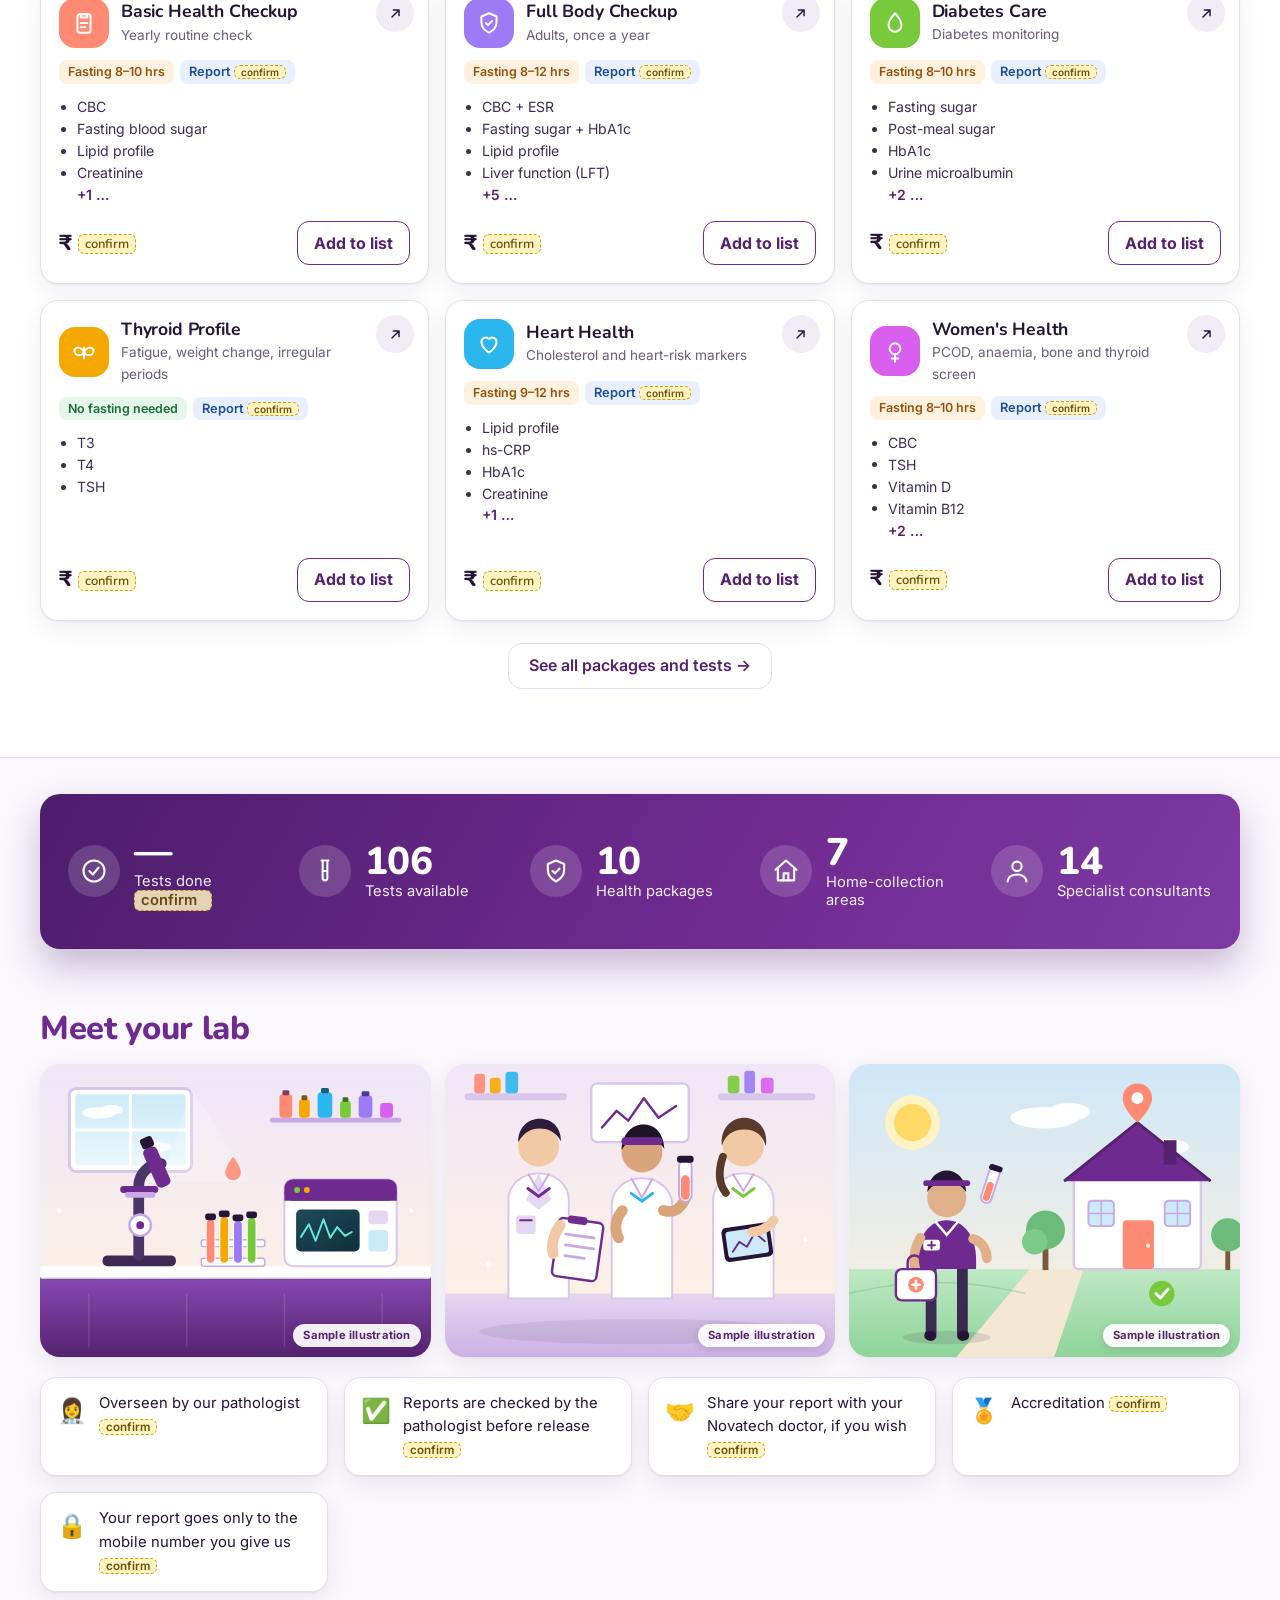
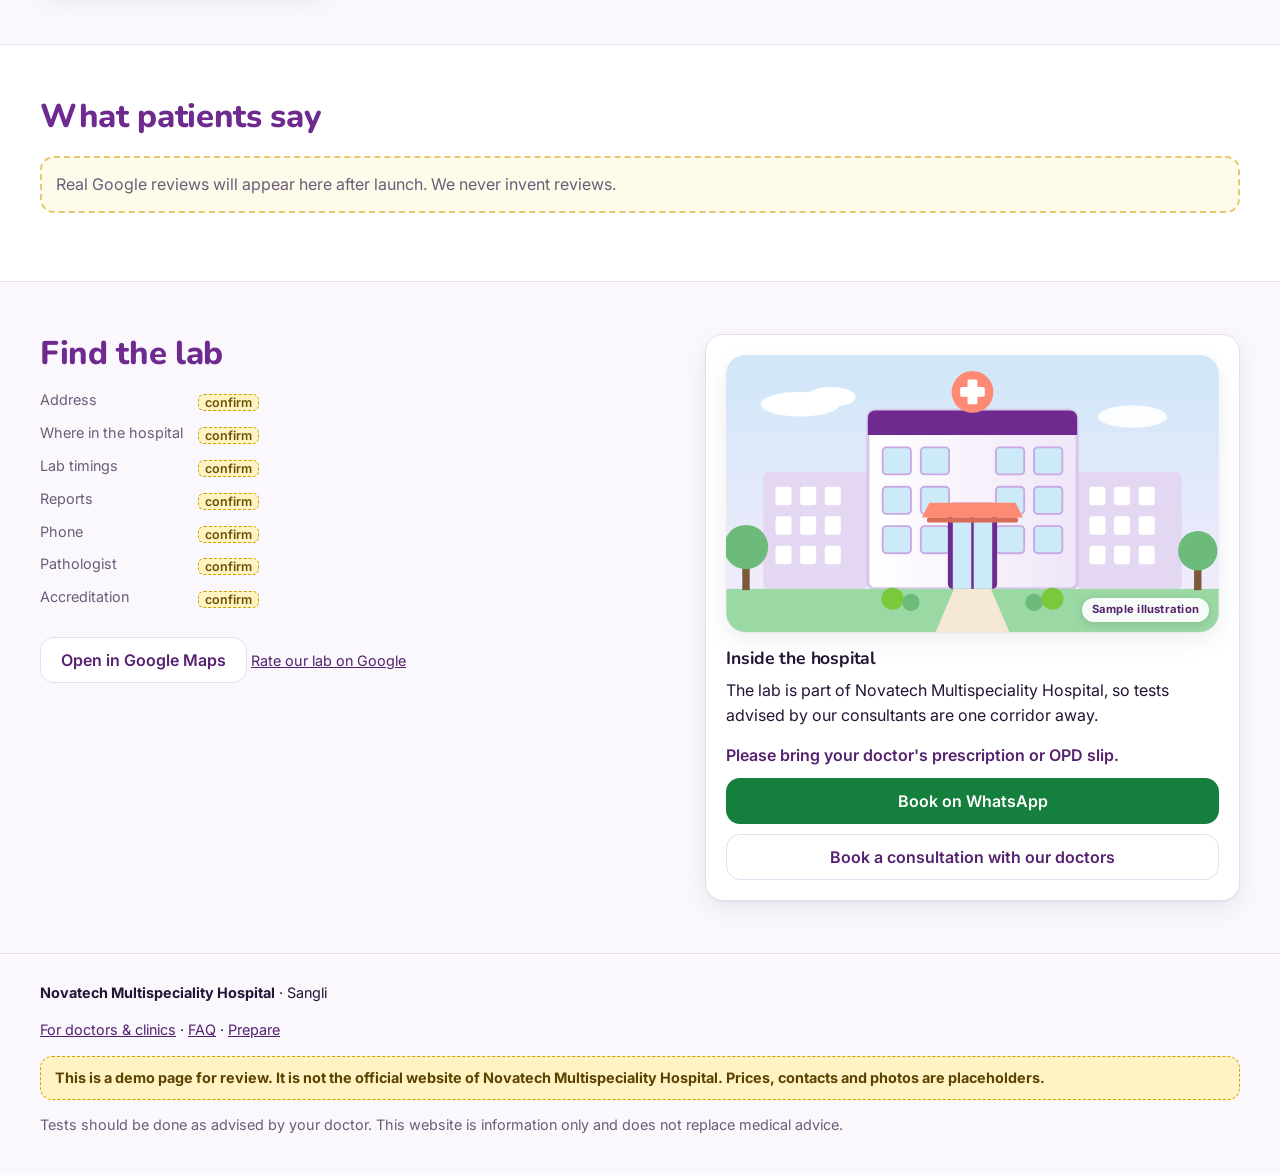
==== commit 9651ee84: "Tests page for doctor-advised tests: find by department or test type, prepare first, checkups lower " ====
--- a/index.html
+++ b/index.html
@@ -12,7 +12,7 @@
 <link rel="preconnect" href="https://fonts.gstatic.com" crossorigin>
 <link rel="preload" as="style" href="https://fonts.googleapis.com/css2?family=Inter:wght@400;600;700&family=Nunito:wght@800&family=Noto+Sans+Devanagari:wght@400;700&display=swap" onload="this.onload=null;this.rel='stylesheet'">
 <noscript><link rel="stylesheet" href="https://fonts.googleapis.com/css2?family=Inter:wght@400;600;700&family=Nunito:wght@800&family=Noto+Sans+Devanagari:wght@400;700&display=swap"></noscript>
-<link rel="stylesheet" href="styles.css?v=20261027000035">
+<link rel="stylesheet" href="styles.css?v=20261027000626">
 <script>document.documentElement.classList.add("js");setTimeout(function(){document.documentElement.classList.add("ready")},3500);</script>
 
 <!-- Local-business data for Google. DISABLED in the demo: at launch fill the [confirm] values and change type="application/json" back to type="application/ld+json". -->
@@ -229,9 +229,9 @@
   </div>
 </div>
 
-<script defer src="data.js?v=20261027000035"></script>
-<script defer src="i18n-extra.js?v=20261027000035"></script>
-<script defer src="i18n-lean.js?v=20261027000035"></script>
-<script defer src="app.js?v=20261027000035"></script>
+<script defer src="data.js?v=20261027000626"></script>
+<script defer src="i18n-extra.js?v=20261027000626"></script>
+<script defer src="i18n-lean.js?v=20261027000626"></script>
+<script defer src="app.js?v=20261027000626"></script>
 </body>
 </html>
--- a/styles.css
+++ b/styles.css
@@ -735,3 +735,13 @@
 .fchip[aria-pressed="true"] { background: #e4d7f1; border-color: var(--brand); color: var(--brand-dark); font-weight: 700; }
 .fmore { display: flex; flex-wrap: wrap; gap: 10px; align-items: center; margin-top: 18px; }
 .bring { margin: 0 0 4px; font-weight: 600; color: var(--brand-dark); }
+
+
+/* tests page for doctor-advised tests */
+.modebar { display: flex; gap: 8px; margin: 16px 0 0; flex-wrap: wrap; }
+.modebtn { min-height: 44px; padding: 0 20px; border-radius: 999px; border: 1.5px solid var(--line); background: #fff; font: 700 .92rem Inter, "Noto Sans Devanagari", sans-serif; color: var(--ink); cursor: pointer; transition: background .2s, color .2s, border-color .2s; }
+.modebtn[aria-pressed="true"] { background: var(--brand); border-color: var(--brand); color: #fff; }
+@media (hover: hover) { .modebtn[aria-pressed="false"]:hover { background: #f3ecfb; border-color: #cdb0e4; } }
+.tr-tags { display: block; margin-top: 4px; font-size: .78rem; font-weight: 600; color: var(--brand-dark); }
+.fastlist { margin-top: 24px; }
+.fastlist h3 { font-size: 1.05rem; }
